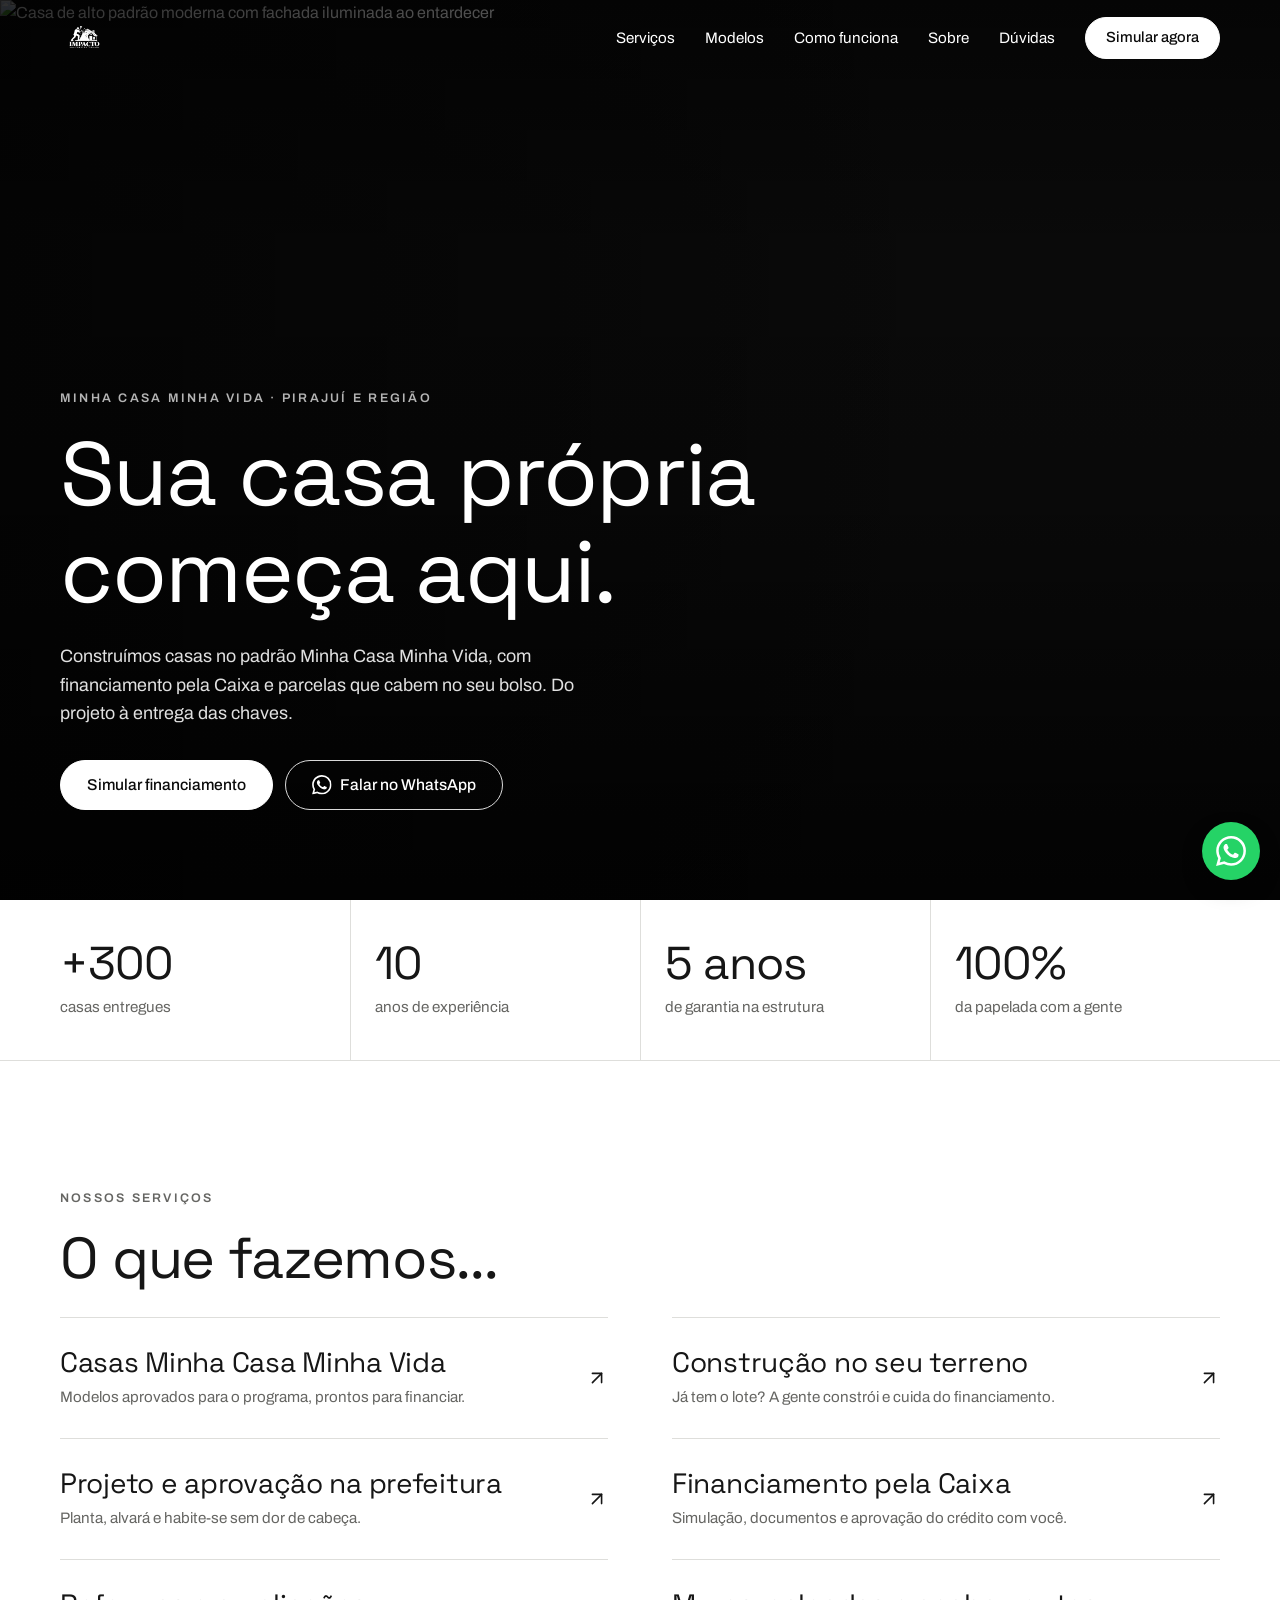
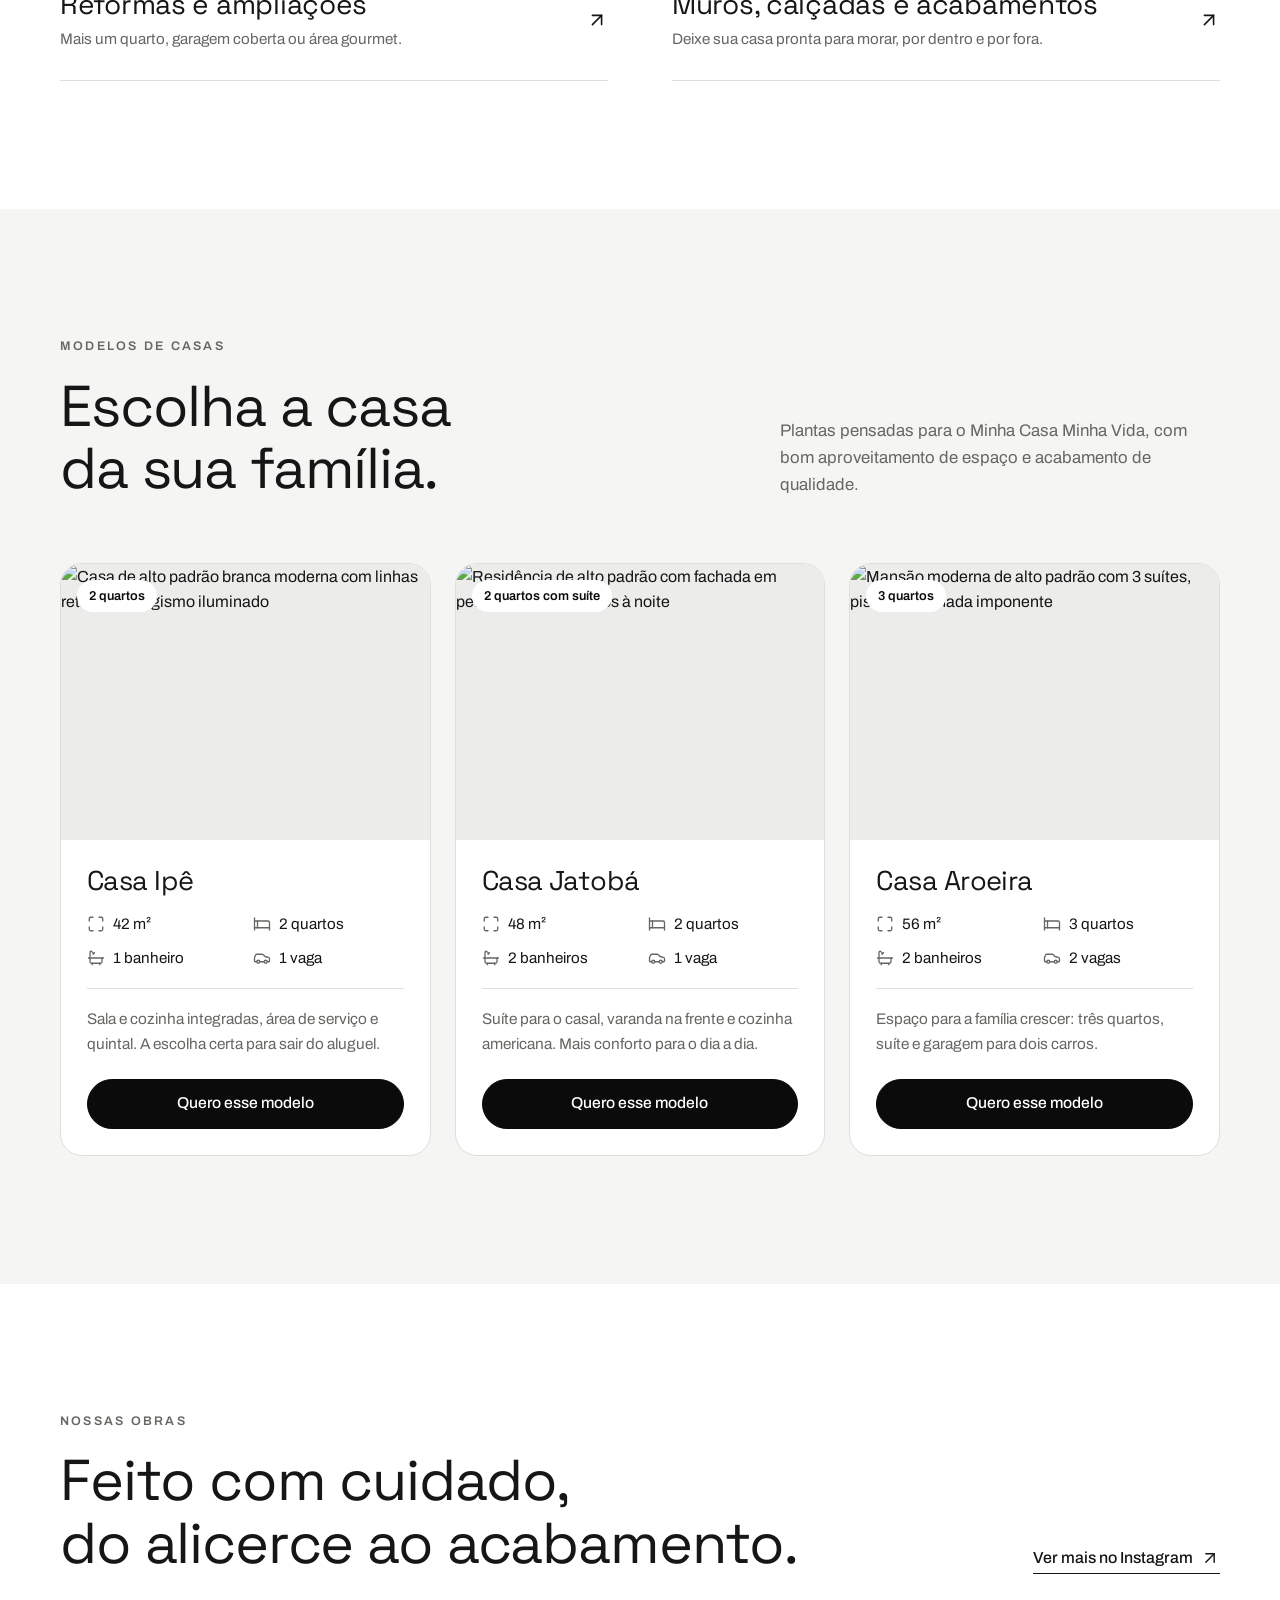
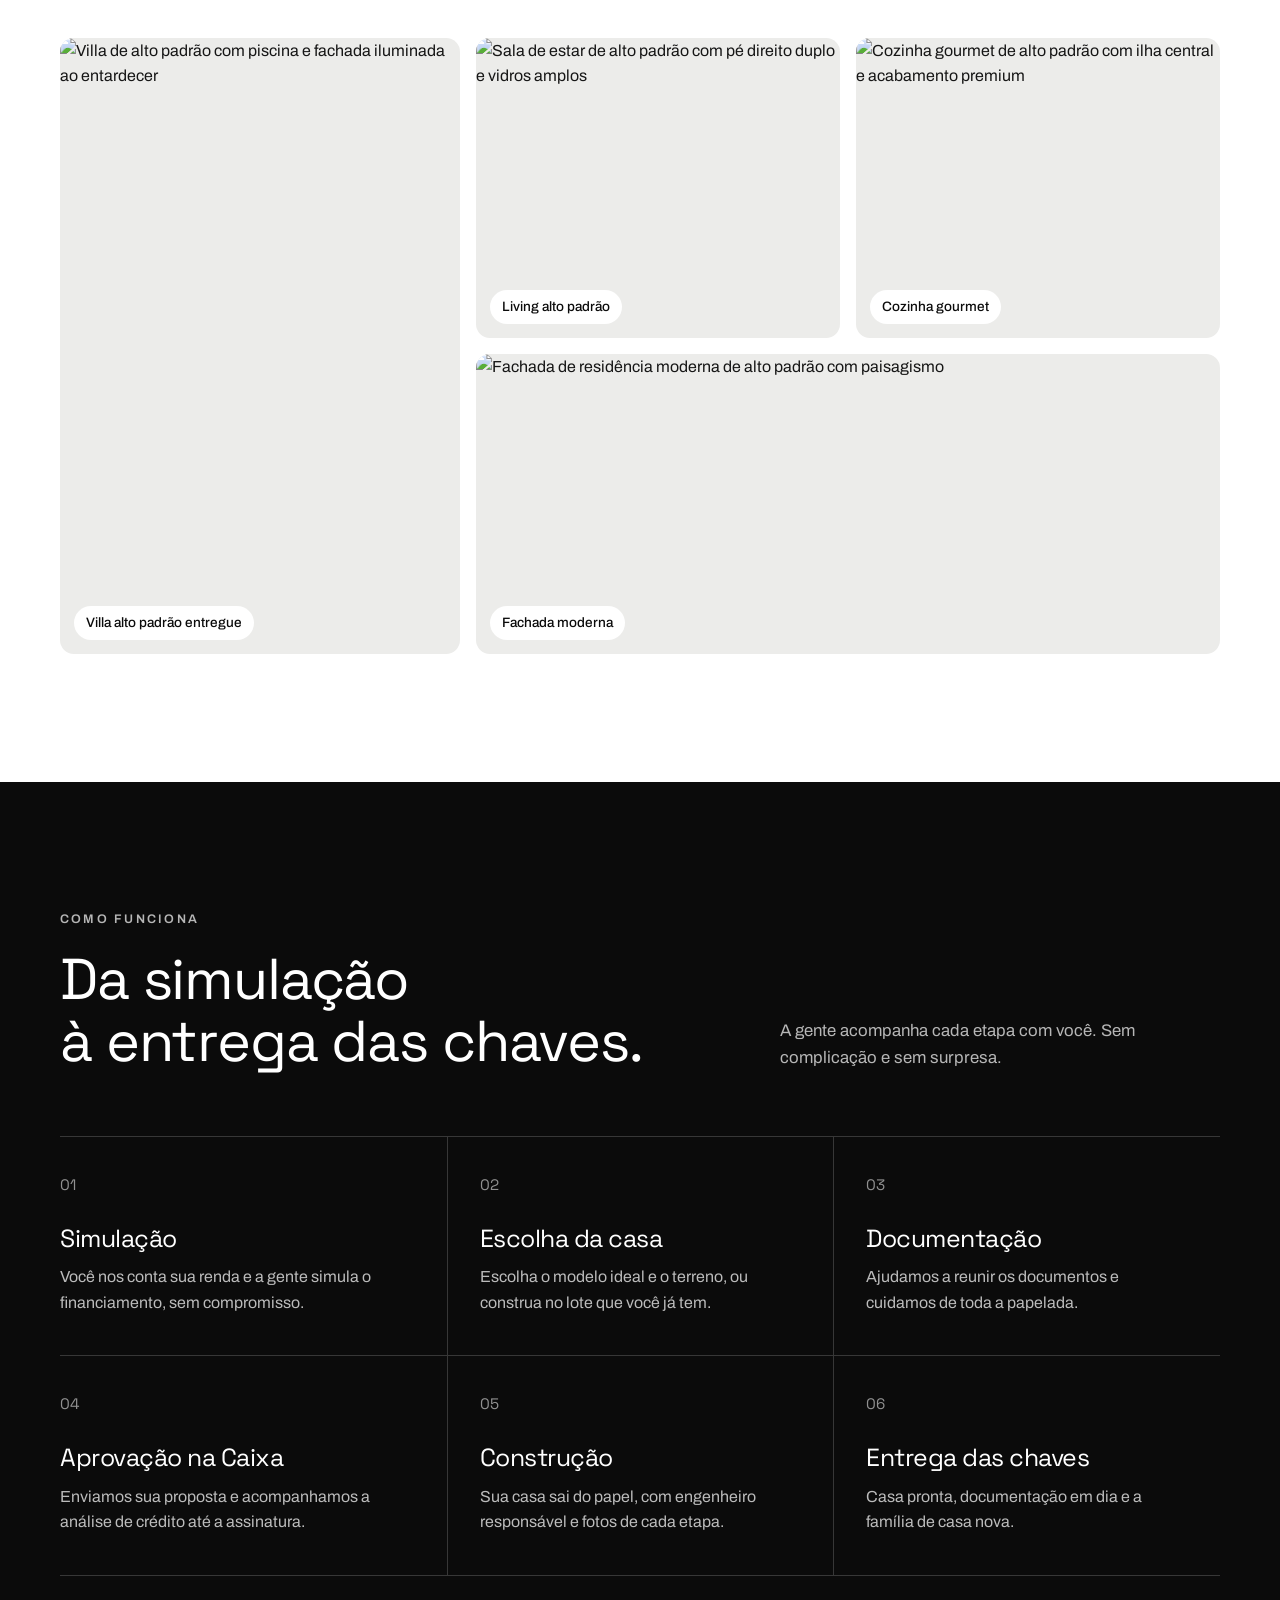
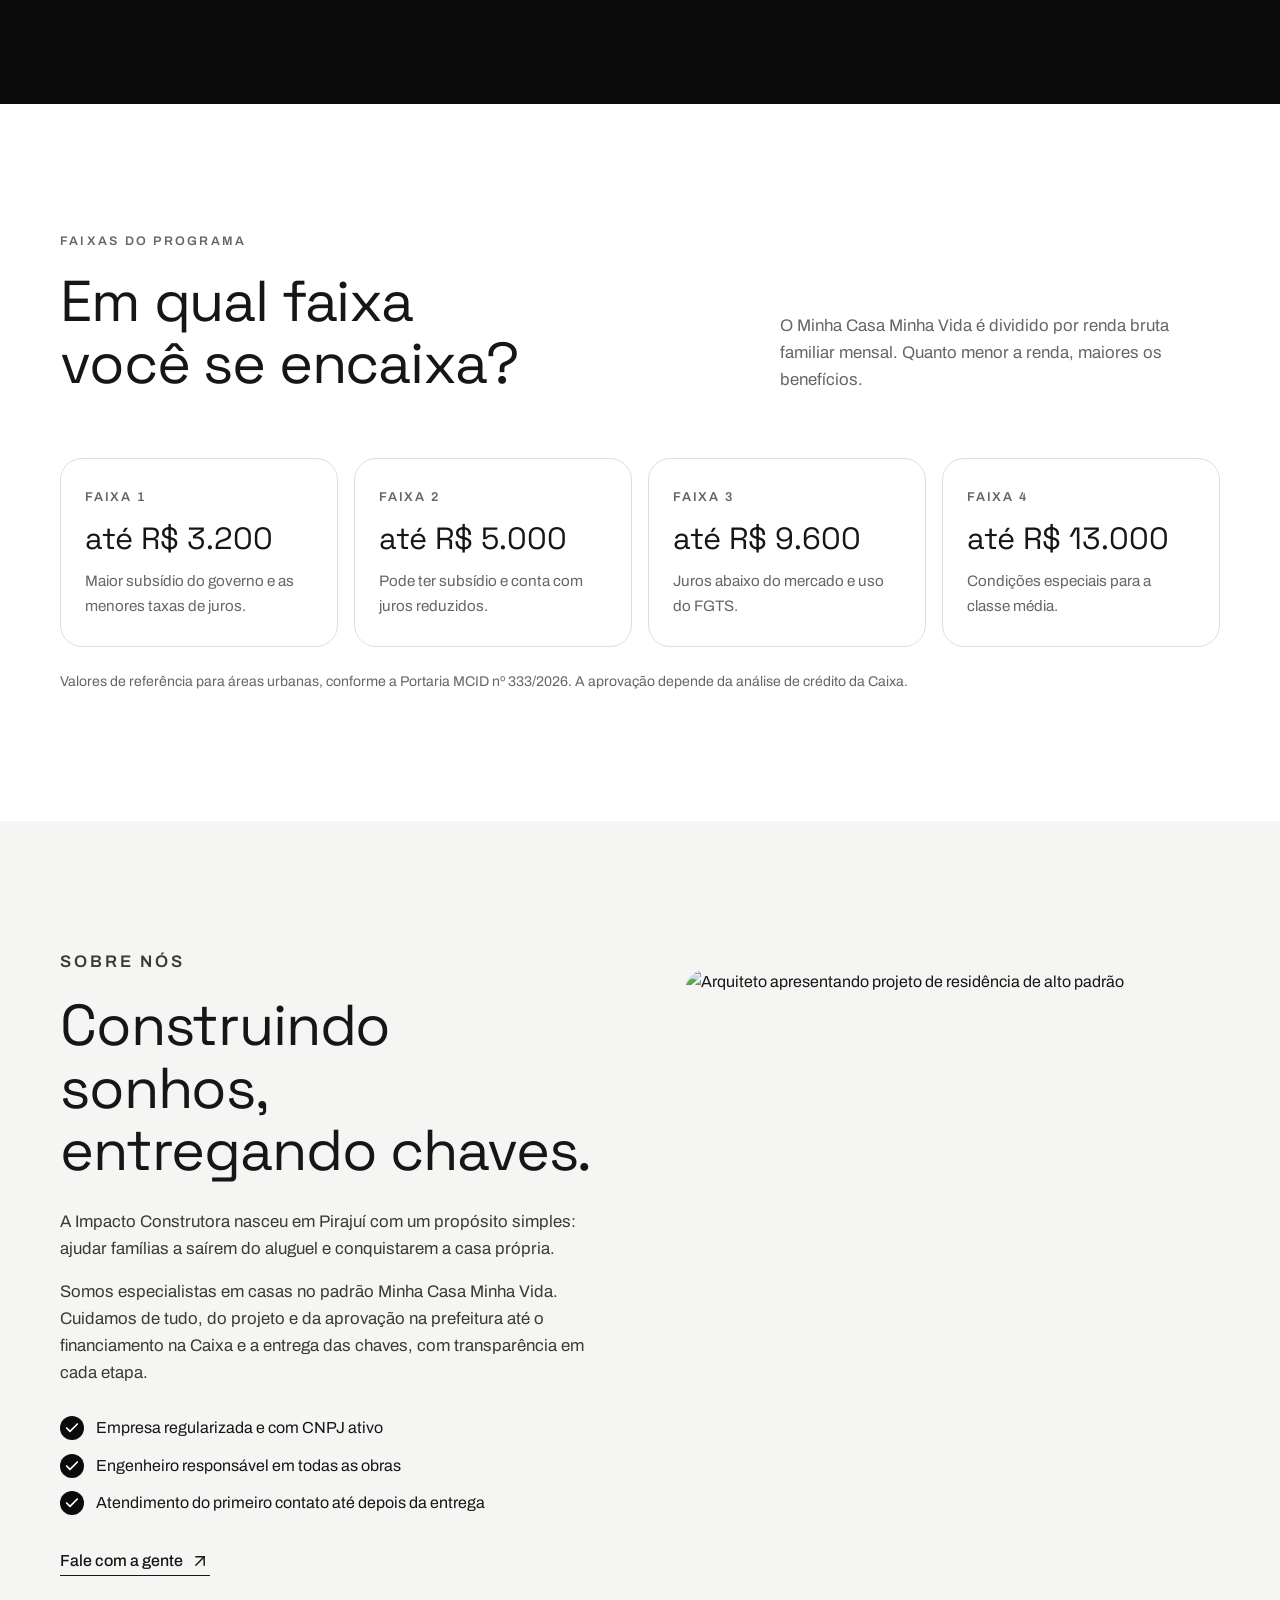
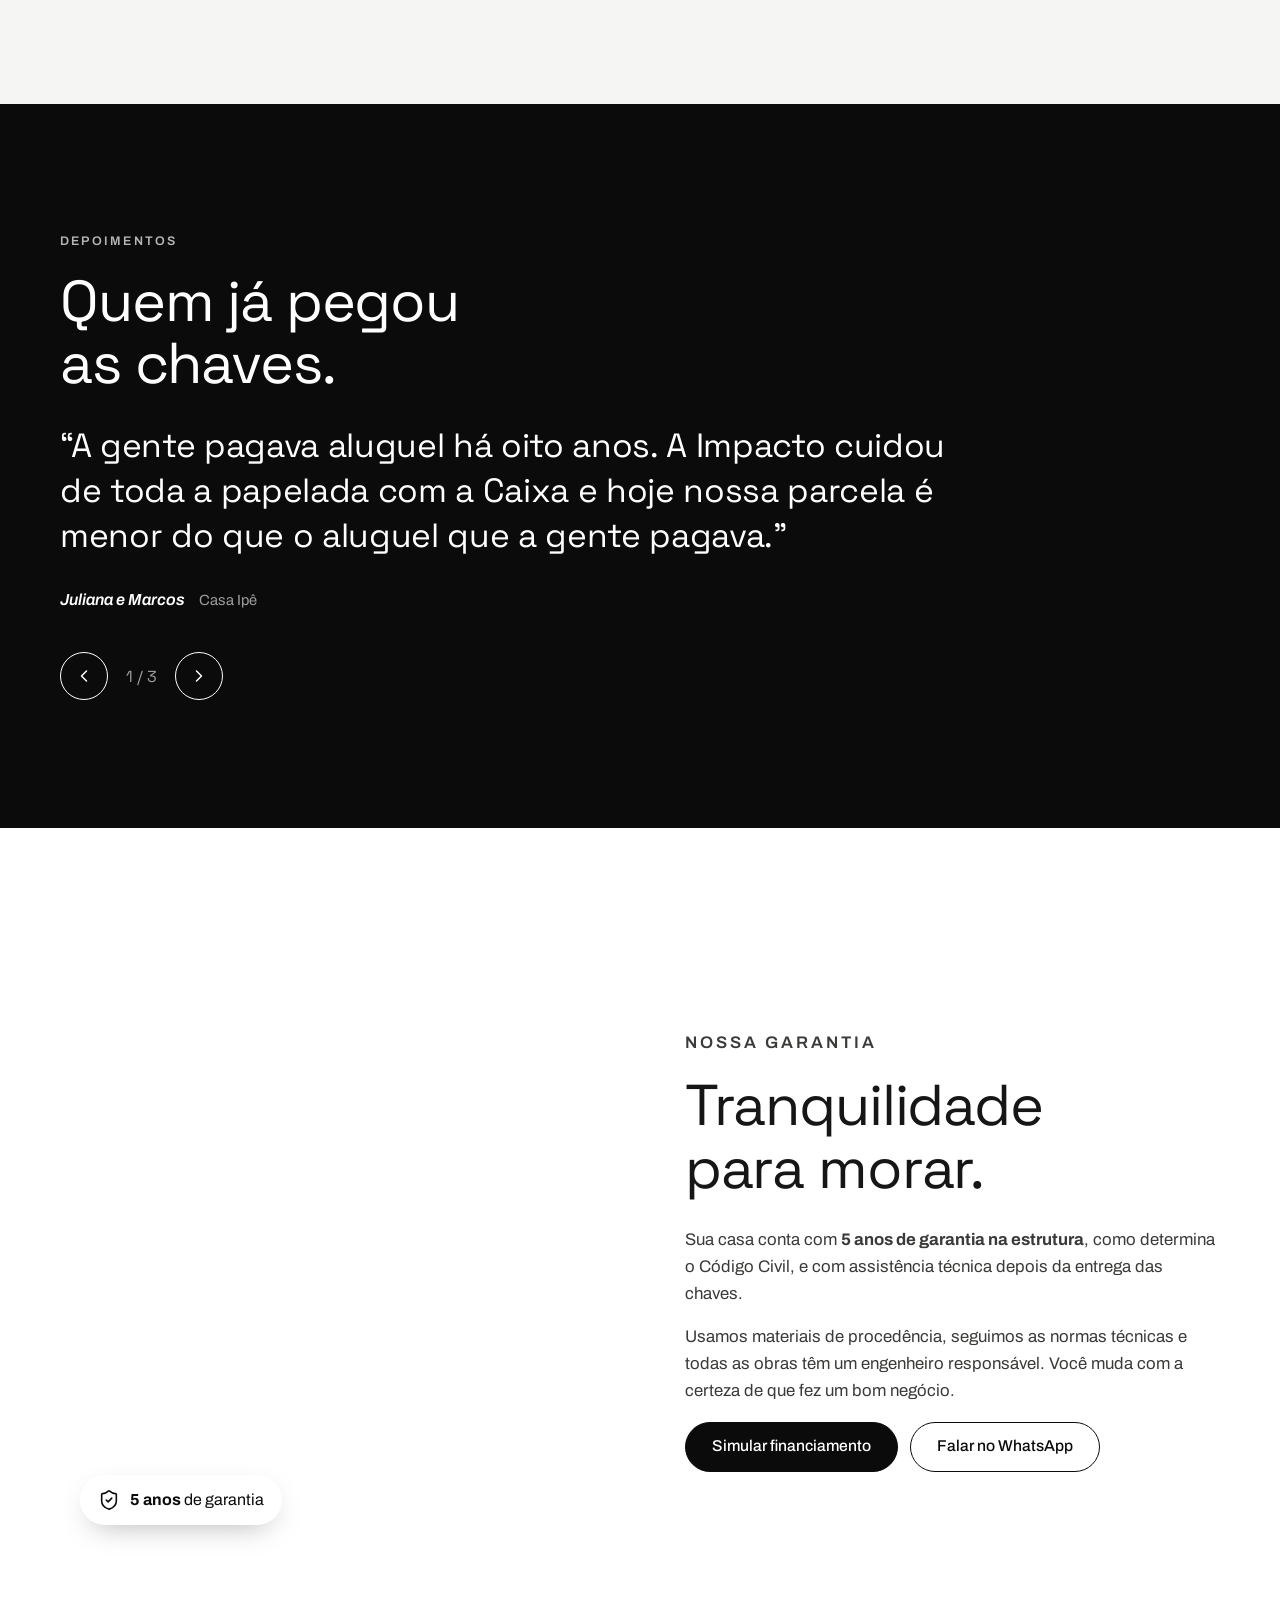
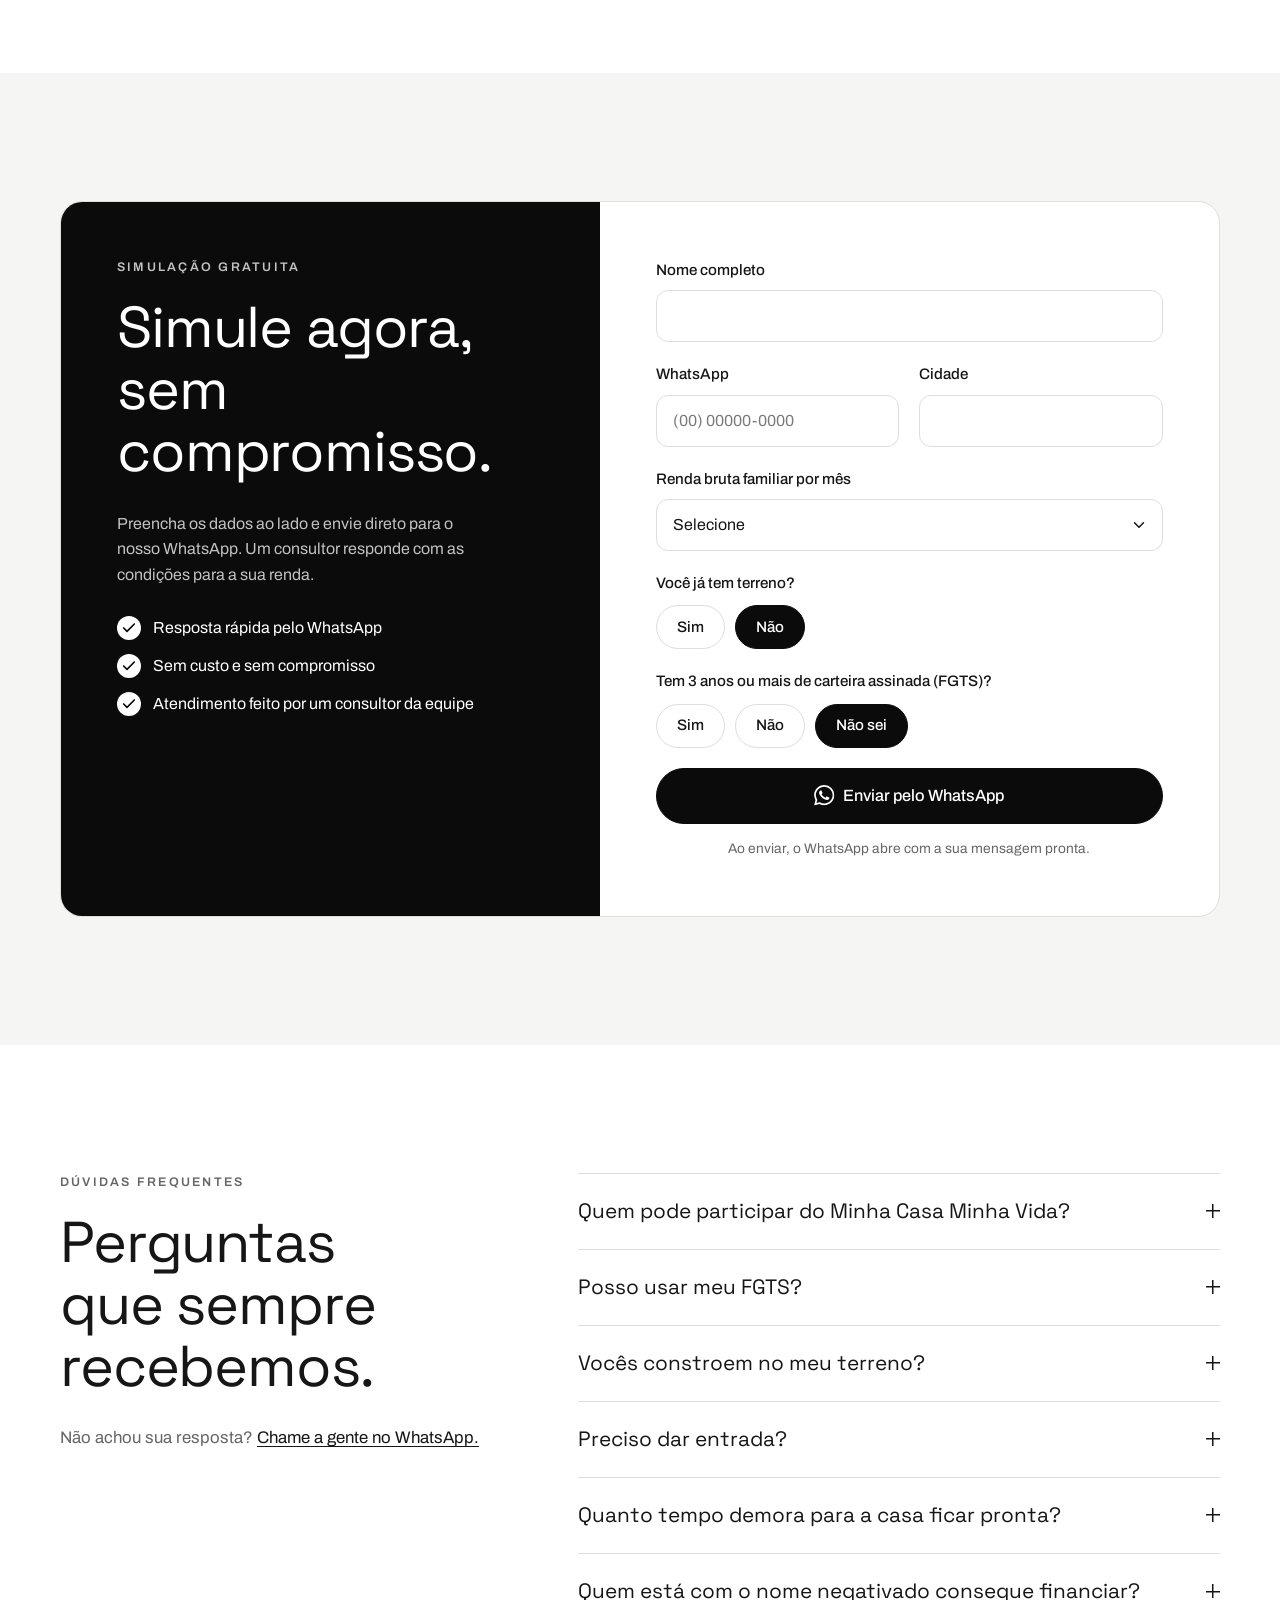
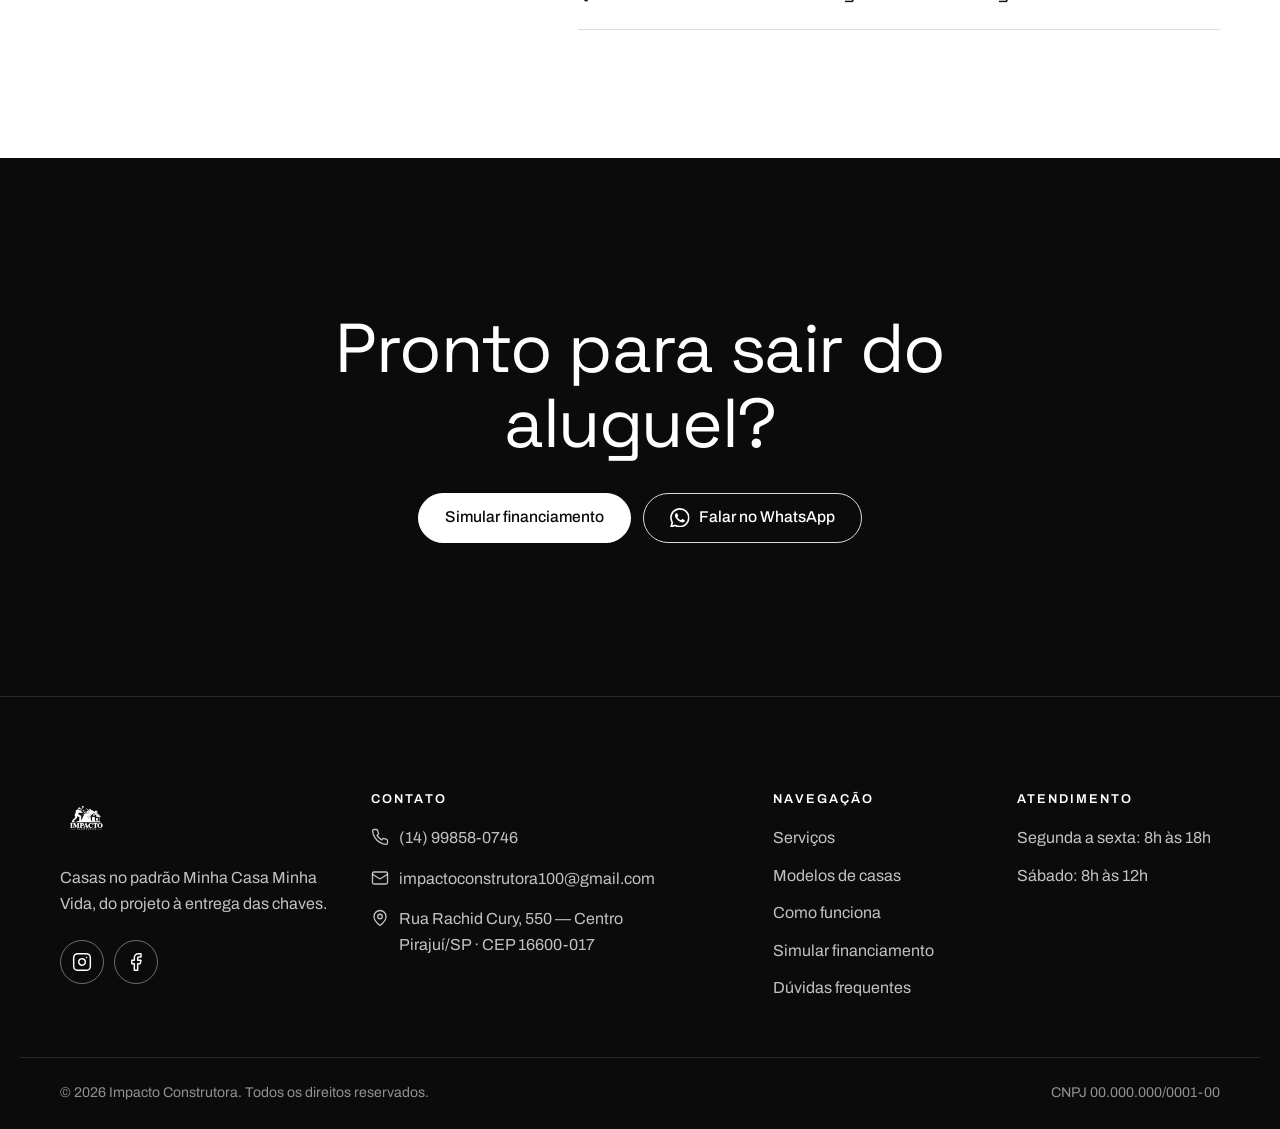
==== index.html @ 2f8ac1ef "feat: logo principal B532FEAC — instalacao com tema claro/escuro - ID B532FEAC-A3E6-44A9-861B-2546D8" ====
<!doctype html>
<html lang="pt-BR">
<head>
  <meta charset="utf-8">
  <meta name="viewport" content="width=device-width, initial-scale=1">
  <title>Impacto Construtora | Casas Minha Casa Minha Vida em Pirajuí/SP</title>
  <meta name="description" content="A Impacto Construtora constrói casas no padrão Minha Casa Minha Vida em Pirajuí e região, com financiamento pela Caixa. Simule agora e saia do aluguel.">
  <meta name="theme-color" content="#0b0b0b">

  <meta property="og:type" content="website">
  <meta property="og:title" content="Impacto Construtora | Casas Minha Casa Minha Vida em Pirajuí/SP">
  <meta property="og:description" content="Sua casa própria começa aqui. Casas no padrão Minha Casa Minha Vida, do projeto à entrega das chaves.">
  <meta property="og:image" content="https://images.unsplash.com/photo-1600585154340-be6161a56a0c?auto=format&fit=crop&w=1200&h=630&q=75">
  <meta property="og:locale" content="pt_BR">

  <link rel="icon" href="favicon.svg" type="image/svg+xml">
  <link rel="icon" href="favicon.png" type="image/png" sizes="64x64">
  <link rel="apple-touch-icon" href="assets/apple-touch-icon.png" sizes="360x360">

  <link rel="preconnect" href="https://fonts.googleapis.com">
  <link rel="preconnect" href="https://fonts.gstatic.com" crossorigin>
  <link rel="preconnect" href="https://images.unsplash.com">
  <!-- Foto do topo ALTO PADRÃO: casa de luxo moderna -->
  <link rel="preload" as="image" fetchpriority="high"
        imagesrcset="https://images.unsplash.com/photo-1600585154340-be6161a56a0c?auto=format&fit=crop&w=640&h=1100&q=70 640w,
                     https://images.unsplash.com/photo-1600585154340-be6161a56a0c?auto=format&fit=crop&w=828&h=1400&q=65 828w,
                     https://images.unsplash.com/photo-1600585154340-be6161a56a0c?auto=format&fit=crop&w=1080&h=1200&q=70 1080w,
                     https://images.unsplash.com/photo-1600585154340-be6161a56a0c?auto=format&fit=crop&w=1920&h=1200&q=70 1920w"
        imagesizes="100vw">
  <link href="https://fonts.googleapis.com/css2?family=Archivo:wght@400;500;600&family=Space+Grotesk:wght@400;600&display=swap" rel="stylesheet">

  <link rel="stylesheet" href="css/style.css?v=3">
  <script>document.documentElement.classList.add('js');</script>

  <!-- Dados da empresa para o Google -->
  <script type="application/ld+json">
  {
    "@context": "https://schema.org",
    "@type": "HomeAndConstructionBusiness",
    "name": "Impacto Construtora",
    "description": "Construção de casas no padrão Minha Casa Minha Vida em Pirajuí e região.",
    "address": {
      "@type": "PostalAddress",
      "streetAddress": "Rua Rachid Cury, 550",
      "addressLocality": "Pirajuí",
      "addressRegion": "SP",
      "postalCode": "16600-017",
      "addressCountry": "BR"
    },
    "telephone": "+55 14 99858-0746",
    "email": "impactoconstrutora100@gmail.com",
    "areaServed": "Pirajuí e região",
    "openingHours": ["Mo-Fr 08:00-18:00", "Sa 08:00-12:00"]
  }
  </script>
</head>
<body>

  <!-- Ícones (SVG sprite) -->
  <svg width="0" height="0" style="position:absolute" aria-hidden="true">
    <defs>
      <symbol id="i-arrow" viewBox="0 0 24 24"><path d="M7 7h10v10"/><path d="M7 17 17 7"/></symbol>
      <symbol id="i-check" viewBox="0 0 24 24"><path d="M20 6 9 17l-5-5"/></symbol>
      <symbol id="i-left" viewBox="0 0 24 24"><path d="m15 18-6-6 6-6"/></symbol>
      <symbol id="i-right" viewBox="0 0 24 24"><path d="m9 18 6-6-6-6"/></symbol>
      <symbol id="i-menu" viewBox="0 0 24 24"><path d="M4 7h16"/><path d="M4 12h16"/><path d="M4 17h16"/></symbol>
      <symbol id="i-close" viewBox="0 0 24 24"><path d="M18 6 6 18"/><path d="m6 6 12 12"/></symbol>
      <symbol id="i-pause" viewBox="0 0 24 24"><rect x="14" y="4" width="4" height="16" rx="1"/><rect x="6" y="4" width="4" height="16" rx="1"/></symbol>
      <symbol id="i-play" viewBox="0 0 24 24"><path d="M6 3l14 9-14 9z"/></symbol>
      <symbol id="i-bed" viewBox="0 0 24 24"><path d="M2 4v16"/><path d="M2 8h18a2 2 0 0 1 2 2v10"/><path d="M2 17h20"/><path d="M6 8v9"/></symbol>
      <symbol id="i-bath" viewBox="0 0 24 24"><path d="M9 6 6.5 3.5a1.5 1.5 0 0 0-1-.5C4.68 3 4 3.68 4 4.5V17a2 2 0 0 0 2 2h12a2 2 0 0 0 2-2v-5"/><path d="M10 5 8 7"/><path d="M2 12h20"/><path d="M7 19v2"/><path d="M17 19v2"/></symbol>
      <symbol id="i-area" viewBox="0 0 24 24"><path d="M8 3H5a2 2 0 0 0-2 2v3"/><path d="M21 8V5a2 2 0 0 0-2-2h-3"/><path d="M3 16v3a2 2 0 0 0 2 2h3"/><path d="M16 21h3a2 2 0 0 0 2-2v-3"/></symbol>
      <symbol id="i-car" viewBox="0 0 24 24"><path d="M19 17h2c.6 0 1-.4 1-1v-3c0-.9-.7-1.7-1.5-1.9C18.7 10.6 16 10 16 10s-1.3-1.4-2.2-2.3c-.5-.4-1.1-.7-1.8-.7H5c-.6 0-1.1.4-1.4.9l-1.4 2.9A3.7 3.7 0 0 0 2 12v4c0 .6.4 1 1 1h2"/><circle cx="7" cy="17" r="2"/><path d="M9 17h6"/><circle cx="17" cy="17" r="2"/></symbol>
      <symbol id="i-phone" viewBox="0 0 24 24"><path d="M22 16.92v3a2 2 0 0 1-2.18 2 19.79 19.79 0 0 1-8.63-3.07 19.5 19.5 0 0 1-6-6 19.79 19.79 0 0 1-3.07-8.67A2 2 0 0 1 4.11 2h3a2 2 0 0 1 2 1.72 12.84 12.84 0 0 0 .7 2.81 2 2 0 0 1-.45 2.11L8.09 9.91a16 16 0 0 0 6 6l1.27-1.27a2 2 0 0 1 2.11-.45 12.84 12.84 0 0 0 2.81.7A2 2 0 0 1 22 16.92z"/></symbol>
      <symbol id="i-mail" viewBox="0 0 24 24"><rect x="2" y="4" width="20" height="16" rx="2"/><path d="m22 7-8.97 5.7a1.94 1.94 0 0 1-2.06 0L2 7"/></symbol>
      <symbol id="i-pin" viewBox="0 0 24 24"><path d="M20 10c0 6-8 12-8 12s-8-6-8-12a8 8 0 0 1 16 0Z"/><circle cx="12" cy="10" r="3"/></symbol>
      <symbol id="i-shield" viewBox="0 0 24 24"><path d="M20 13c0 5-3.5 7.5-7.66 8.95a1 1 0 0 1-.67-.01C7.5 20.5 4 18 4 13V6a1 1 0 0 1 1-1c2 0 4.5-1.2 6.24-2.72a1.17 1.17 0 0 1 1.52 0C14.51 3.81 17 5 19 5a1 1 0 0 1 1 1z"/><path d="m9 12 2 2 4-4"/></symbol>
      <symbol id="i-instagram" viewBox="0 0 24 24"><rect x="2" y="2" width="20" height="20" rx="5"/><path d="M16 11.37A4 4 0 1 1 12.63 8 4 4 0 0 1 16 11.37z"/><path d="M17.5 6.5h.01"/></symbol>
      <symbol id="i-facebook" viewBox="0 0 24 24"><path d="M18 2h-3a5 5 0 0 0-5 5v3H7v4h3v8h4v-8h3l1-4h-4V7a1 1 0 0 1 1-1h3z"/></symbol>
      <symbol id="i-whatsapp" viewBox="0 0 24 24"><path class="fill" d="M17.472 14.382c-.297-.149-1.758-.867-2.03-.967-.273-.099-.471-.148-.67.15-.197.297-.767.966-.94 1.164-.173.199-.347.223-.644.075-.297-.15-1.255-.463-2.39-1.475-.883-.788-1.48-1.761-1.653-2.059-.173-.297-.018-.458.13-.606.134-.133.298-.347.446-.52.149-.174.198-.298.298-.497.099-.198.05-.371-.025-.52-.075-.149-.669-1.612-.916-2.207-.242-.579-.487-.5-.669-.51-.173-.008-.371-.01-.57-.01-.198 0-.52.074-.792.372-.272.297-1.04 1.016-1.04 2.479 0 1.462 1.065 2.875 1.213 3.074.149.198 2.096 3.2 5.077 4.487.709.306 1.262.489 1.694.625.712.227 1.36.195 1.871.118.571-.085 1.758-.719 2.006-1.413.248-.694.248-1.289.173-1.413-.074-.124-.272-.198-.57-.347m-5.421 7.403h-.004a9.87 9.87 0 0 1-5.031-1.378l-.361-.214-3.741.982.998-3.648-.235-.374a9.86 9.86 0 0 1-1.51-5.26c.001-5.45 4.436-9.884 9.888-9.884 2.64 0 5.122 1.03 6.988 2.898a9.825 9.825 0 0 1 2.893 6.994c-.003 5.45-4.437 9.884-9.885 9.884m8.413-18.297A11.815 11.815 0 0 0 12.05 0C5.495 0 .16 5.335.157 11.892c0 2.096.547 4.142 1.588 5.945L.057 24l6.305-1.654a11.882 11.882 0 0 0 5.683 1.448h.005c6.554 0 11.89-5.335 11.893-11.893a11.821 11.821 0 0 0-3.48-8.413Z"/></symbol>
      <symbol id="i-logo" viewBox="0 0 40 40"><rect x="2" y="2" width="36" height="36" rx="6" fill="none" stroke="#c8a86a" stroke-width="1.1"/><path d="M8 20 20 10l12 10"/><path d="M12 18v12h16V18"/><path d="M18 30v-7h4v7" fill="none" stroke="currentColor" stroke-width="2.3" stroke-linejoin="round" stroke-linecap="round"/><circle cx="20" cy="13.5" r="1.1" fill="#c8a86a"/></symbol>
    </defs>
  </svg>

  <a class="skip-link" href="#conteudo">Pular para o conteúdo</a>

  <!-- ===================== CABEÇALHO ===================== -->
  <header class="header" data-header>
    <div class="container header__inner">
      <a href="#inicio" class="logo" aria-label="Impacto Construtora — início">
        <img class="logo__img logo__img--header logo__img--dark" src="assets/logo-principal-360-transp.png" alt="Impacto Construtora" width="48" height="48" decoding="async" fetchpriority="high">
        <img class="logo__img logo__img--header logo__img--light" src="assets/logo-principal-360-white.png" alt="" aria-hidden="true" width="48" height="48" decoding="async" fetchpriority="high">
      </a>

      <nav class="nav" id="menu" aria-label="Menu principal" data-nav>
        <ul class="nav__list">
          <li><a href="#servicos" class="nav__link">Serviços</a></li>
          <li><a href="#modelos" class="nav__link">Modelos</a></li>
          <li><a href="#como-funciona" class="nav__link">Como funciona</a></li>
          <li><a href="#sobre" class="nav__link">Sobre</a></li>
          <li><a href="#duvidas" class="nav__link">Dúvidas</a></li>
          <li class="nav__cta"><a href="#simular" class="btn btn--small">Simular agora</a></li>
        </ul>
      </nav>

      <button class="menu-toggle" type="button" aria-controls="menu" aria-expanded="false" aria-label="Abrir menu" data-menu-toggle>
        <svg class="icon" aria-hidden="true"><use href="#i-menu"/></svg>
      </button>
    </div>
  </header>

  <main id="conteudo">

    <!-- ===================== TOPO COM VÍDEO ===================== -->
    <section class="hero" id="inicio">
      <!-- Foto ALTO PADRÃO — casa de luxo moderna (troca o vídeo enquanto carrega) -->
      <img class="hero__poster"
           src="https://images.unsplash.com/photo-1600585154340-be6161a56a0c?auto=format&fit=crop&w=1920&h=1200&q=70"
           srcset="https://images.unsplash.com/photo-1600585154340-be6161a56a0c?auto=format&fit=crop&w=640&h=1100&q=70 640w,
                     https://images.unsplash.com/photo-1600585154340-be6161a56a0c?auto=format&fit=crop&w=828&h=1400&q=65 828w,
                   https://images.unsplash.com/photo-1600585154340-be6161a56a0c?auto=format&fit=crop&w=1080&h=1200&q=70 1080w,
                   https://images.unsplash.com/photo-1600585154340-be6161a56a0c?auto=format&fit=crop&w=1920&h=1200&q=70 1920w"
           sizes="100vw" alt="Casa de alto padrão moderna com fachada iluminada ao entardecer" width="1920" height="1200" fetchpriority="high" decoding="async">
      <!--
        VÍDEO PRINCIPAL: coloque seu vídeo em assets/video/hero.mp4
        (MP4, 1920x1080, 10 a 20 segundos, sem som, até ~10 MB).
        Ele só começa a baixar depois que o resto da página carregou,
        e não é baixado em conexões lentas ou com economia de dados.
      -->
      <video class="hero__video" muted loop playsinline preload="none" aria-hidden="true"
             data-hero-video data-src="assets/video/hero.mp4"></video>
      <div class="hero__overlay" aria-hidden="true"></div>

      <div class="container hero__content">
        <p class="eyebrow eyebrow--light">Minha Casa Minha Vida · Pirajuí e região</p>
        <h1 class="hero__title">Sua casa própria<br>começa aqui.</h1>
        <p class="hero__text">Construímos casas no padrão Minha Casa Minha Vida, com financiamento pela Caixa e parcelas que cabem no seu bolso. Do projeto à entrega das chaves.</p>
        <div class="hero__actions">
          <a href="#simular" class="btn btn--light">Simular financiamento</a>
          <a href="#contato" class="btn btn--outline-light" data-wa="Olá! Vim pelo site e quero saber mais sobre as casas da Impacto Construtora.">
            <svg class="icon icon--fill" aria-hidden="true"><use href="#i-whatsapp"/></svg>
            Falar no WhatsApp
          </a>
        </div>
      </div>

      <button class="hero__toggle" type="button" aria-label="Pausar vídeo" data-video-toggle hidden>
        <svg class="icon icon--fill" aria-hidden="true"><use href="#i-pause"/></svg>
      </button>
    </section>

    <!-- ===================== NÚMEROS ===================== -->
    <!-- Troque pelos números reais da empresa -->
    <section class="stats" aria-label="Impacto Construtora em números">
      <div class="container stats__grid">
        <div class="stat reveal">
          <strong class="stat__number">+300</strong>
          <span class="stat__label">casas entregues</span>
        </div>
        <div class="stat reveal">
          <strong class="stat__number">10</strong>
          <span class="stat__label">anos de experiência</span>
        </div>
        <div class="stat reveal">
          <strong class="stat__number">5 anos</strong>
          <span class="stat__label">de garantia na estrutura</span>
        </div>
        <div class="stat reveal">
          <strong class="stat__number">100%</strong>
          <span class="stat__label">da papelada com a gente</span>
        </div>
      </div>
    </section>

    <!-- ===================== SERVIÇOS ===================== -->
    <section class="section" id="servicos">
      <div class="container">
        <p class="eyebrow">Nossos serviços</p>
        <h2 class="section__title">O que fazemos...</h2>

        <ul class="services">
          <li class="reveal">
            <a href="#modelos" class="service">
              <span>
                <span class="service__name">Casas Minha Casa Minha Vida</span>
                <span class="service__desc">Modelos aprovados para o programa, prontos para financiar.</span>
              </span>
              <svg class="icon" aria-hidden="true"><use href="#i-arrow"/></svg>
            </a>
          </li>
          <li class="reveal">
            <a href="#contato" class="service" data-wa="Olá! Tenho um terreno e quero construir minha casa com a Impacto Construtora.">
              <span>
                <span class="service__name">Construção no seu terreno</span>
                <span class="service__desc">Já tem o lote? A gente constrói e cuida do financiamento.</span>
              </span>
              <svg class="icon" aria-hidden="true"><use href="#i-arrow"/></svg>
            </a>
          </li>
          <li class="reveal">
            <a href="#como-funciona" class="service">
              <span>
                <span class="service__name">Projeto e aprovação na prefeitura</span>
                <span class="service__desc">Planta, alvará e habite-se sem dor de cabeça.</span>
              </span>
              <svg class="icon" aria-hidden="true"><use href="#i-arrow"/></svg>
            </a>
          </li>
          <li class="reveal">
            <a href="#simular" class="service">
              <span>
                <span class="service__name">Financiamento pela Caixa</span>
                <span class="service__desc">Simulação, documentos e aprovação do crédito com você.</span>
              </span>
              <svg class="icon" aria-hidden="true"><use href="#i-arrow"/></svg>
            </a>
          </li>
          <li class="reveal">
            <a href="#contato" class="service" data-wa="Olá! Quero um orçamento de reforma ou ampliação.">
              <span>
                <span class="service__name">Reformas e ampliações</span>
                <span class="service__desc">Mais um quarto, garagem coberta ou área gourmet.</span>
              </span>
              <svg class="icon" aria-hidden="true"><use href="#i-arrow"/></svg>
            </a>
          </li>
          <li class="reveal">
            <a href="#contato" class="service" data-wa="Olá! Quero um orçamento de muro, calçada ou acabamento.">
              <span>
                <span class="service__name">Muros, calçadas e acabamentos</span>
                <span class="service__desc">Deixe sua casa pronta para morar, por dentro e por fora.</span>
              </span>
              <svg class="icon" aria-hidden="true"><use href="#i-arrow"/></svg>
            </a>
          </li>
        </ul>
      </div>
    </section>

    <!-- ===================== MODELOS DE CASAS ===================== -->
    <section class="section section--muted" id="modelos">
      <div class="container">
        <div class="section__head">
          <div>
            <p class="eyebrow">Modelos de casas</p>
            <h2 class="section__title">Escolha a casa<br>da sua família.</h2>
          </div>
          <p class="section__lead">Plantas pensadas para o Minha Casa Minha Vida, com bom aproveitamento de espaço e acabamento de qualidade.</p>
        </div>

        <div class="models">
          <!-- Modelo 1 — ALTO PADRÃO -->
          <article class="model reveal">
            <div class="model__media">
              <img src="https://images.unsplash.com/photo-1600607687939-ce8a6c25118c?auto=format&fit=crop&w=800&h=600&q=75"
                   srcset="https://images.unsplash.com/photo-1600607687939-ce8a6c25118c?auto=format&fit=crop&w=480&h=360&q=75 480w,
                           https://images.unsplash.com/photo-1600607687939-ce8a6c25118c?auto=format&fit=crop&w=800&h=600&q=75 800w"
                   sizes="(min-width: 1024px) 380px, (min-width: 700px) 50vw, 100vw"
                   alt="Casa de alto padrão branca moderna com linhas retas e paisagismo iluminado"
                   width="800" height="600" loading="lazy" decoding="async">
              <span class="model__tag">2 quartos</span>
            </div>
            <div class="model__body">
              <h3 class="model__name">Casa Ipê</h3>
              <ul class="model__specs">
                <li><svg class="icon" aria-hidden="true"><use href="#i-area"/></svg>42 m²</li>
                <li><svg class="icon" aria-hidden="true"><use href="#i-bed"/></svg>2 quartos</li>
                <li><svg class="icon" aria-hidden="true"><use href="#i-bath"/></svg>1 banheiro</li>
                <li><svg class="icon" aria-hidden="true"><use href="#i-car"/></svg>1 vaga</li>
              </ul>
              <p class="model__text">Sala e cozinha integradas, área de serviço e quintal. A escolha certa para sair do aluguel.</p>
              <a href="#contato" class="btn btn--block" data-wa="Olá! Tenho interesse no modelo Casa Ipê (2 quartos, 42 m²).">Quero esse modelo</a>
            </div>
          </article>

          <!-- Modelo 2 — ALTO PADRÃO -->
          <article class="model reveal">
            <div class="model__media">
              <img src="https://images.unsplash.com/photo-1600596542815-ffad4c1539a9?auto=format&fit=crop&w=800&h=600&q=75"
                   srcset="https://images.unsplash.com/photo-1600596542815-ffad4c1539a9?auto=format&fit=crop&w=480&h=360&q=75 480w,
                           https://images.unsplash.com/photo-1600596542815-ffad4c1539a9?auto=format&fit=crop&w=800&h=600&q=75 800w"
                   sizes="(min-width: 1024px) 380px, (min-width: 700px) 50vw, 100vw"
                   alt="Residência de alto padrão com fachada em pedras e vidros amplos à noite"
                   width="800" height="600" loading="lazy" decoding="async">
              <span class="model__tag">2 quartos com suíte</span>
            </div>
            <div class="model__body">
              <h3 class="model__name">Casa Jatobá</h3>
              <ul class="model__specs">
                <li><svg class="icon" aria-hidden="true"><use href="#i-area"/></svg>48 m²</li>
                <li><svg class="icon" aria-hidden="true"><use href="#i-bed"/></svg>2 quartos</li>
                <li><svg class="icon" aria-hidden="true"><use href="#i-bath"/></svg>2 banheiros</li>
                <li><svg class="icon" aria-hidden="true"><use href="#i-car"/></svg>1 vaga</li>
              </ul>
              <p class="model__text">Suíte para o casal, varanda na frente e cozinha americana. Mais conforto para o dia a dia.</p>
              <a href="#contato" class="btn btn--block" data-wa="Olá! Tenho interesse no modelo Casa Jatobá (2 quartos com suíte, 48 m²).">Quero esse modelo</a>
            </div>
          </article>

          <!-- Modelo 3 — ALTO PADRÃO -->
          <article class="model reveal">
            <div class="model__media">
              <img src="https://images.unsplash.com/photo-1600047509807-ba8f99d2cdde?auto=format&fit=crop&w=800&h=600&q=75"
                   srcset="https://images.unsplash.com/photo-1600047509807-ba8f99d2cdde?auto=format&fit=crop&w=480&h=360&q=75 480w,
                           https://images.unsplash.com/photo-1600047509807-ba8f99d2cdde?auto=format&fit=crop&w=800&h=600&q=75 800w"
                   sizes="(min-width: 1024px) 380px, (min-width: 700px) 50vw, 100vw"
                   alt="Mansão moderna de alto padrão com 3 suítes, piscina e fachada imponente"
                   width="800" height="600" loading="lazy" decoding="async">
              <span class="model__tag">3 quartos</span>
            </div>
            <div class="model__body">
              <h3 class="model__name">Casa Aroeira</h3>
              <ul class="model__specs">
                <li><svg class="icon" aria-hidden="true"><use href="#i-area"/></svg>56 m²</li>
                <li><svg class="icon" aria-hidden="true"><use href="#i-bed"/></svg>3 quartos</li>
                <li><svg class="icon" aria-hidden="true"><use href="#i-bath"/></svg>2 banheiros</li>
                <li><svg class="icon" aria-hidden="true"><use href="#i-car"/></svg>2 vagas</li>
              </ul>
              <p class="model__text">Espaço para a família crescer: três quartos, suíte e garagem para dois carros.</p>
              <a href="#contato" class="btn btn--block" data-wa="Olá! Tenho interesse no modelo Casa Aroeira (3 quartos, 56 m²).">Quero esse modelo</a>
            </div>
          </article>
        </div>
      </div>
    </section>

    <!-- ===================== OBRAS ===================== -->
    <!-- Troque estas fotos pelas fotos das suas obras -->
    <section class="section" id="obras">
      <div class="container">
        <div class="section__head">
          <div>
            <p class="eyebrow">Nossas obras</p>
            <h2 class="section__title">Feito com cuidado,<br>do alicerce ao acabamento.</h2>
          </div>
          <a href="#contato" class="link-arrow" data-instagram>Ver mais no Instagram
            <svg class="icon" aria-hidden="true"><use href="#i-arrow"/></svg>
          </a>
        </div>

        <div class="gallery">
          <figure class="gallery__item gallery__item--tall reveal">
            <img src="https://images.unsplash.com/photo-1613977257363-707ba9348227?auto=format&fit=crop&w=900&h=1100&q=75"
                 srcset="https://images.unsplash.com/photo-1613977257363-707ba9348227?auto=format&fit=crop&w=520&h=640&q=75 520w, https://images.unsplash.com/photo-1613977257363-707ba9348227?auto=format&fit=crop&w=900&h=1100&q=75 900w"
                 sizes="(min-width: 861px) 420px, (min-width: 521px) 50vw, 100vw"
                 alt="Villa de alto padrão com piscina e fachada iluminada ao entardecer" width="900" height="1100" loading="lazy" decoding="async">
            <figcaption>Villa alto padrão entregue</figcaption>
          </figure>
          <figure class="gallery__item reveal">
            <img src="https://images.unsplash.com/photo-1600210492486-724fe5c67fb0?auto=format&fit=crop&w=900&h=640&q=75"
                 srcset="https://images.unsplash.com/photo-1600210492486-724fe5c67fb0?auto=format&fit=crop&w=520&h=370&q=75 520w, https://images.unsplash.com/photo-1600210492486-724fe5c67fb0?auto=format&fit=crop&w=900&h=640&q=75 900w"
                 sizes="(min-width: 861px) 380px, (min-width: 521px) 50vw, 100vw"
                 alt="Sala de estar de alto padrão com pé direito duplo e vidros amplos" width="900" height="640" loading="lazy" decoding="async">
            <figcaption>Living alto padrão</figcaption>
          </figure>
          <figure class="gallery__item reveal">
            <img src="https://images.unsplash.com/photo-1600566753086-00f18fb6b3ea?auto=format&fit=crop&w=900&h=640&q=75"
                 srcset="https://images.unsplash.com/photo-1600566753086-00f18fb6b3ea?auto=format&fit=crop&w=520&h=370&q=75 520w, https://images.unsplash.com/photo-1600566753086-00f18fb6b3ea?auto=format&fit=crop&w=900&h=640&q=75 900w"
                 sizes="(min-width: 861px) 380px, (min-width: 521px) 50vw, 100vw"
                 alt="Cozinha gourmet de alto padrão com ilha central e acabamento premium" width="900" height="640" loading="lazy" decoding="async">
            <figcaption>Cozinha gourmet</figcaption>
          </figure>
          <figure class="gallery__item gallery__item--wide reveal">
            <img src="https://images.unsplash.com/photo-1600585154340-be6161a56a0c?auto=format&fit=crop&w=1400&h=700&q=75"
                 srcset="https://images.unsplash.com/photo-1600585154340-be6161a56a0c?auto=format&fit=crop&w=700&h=350&q=75 700w, https://images.unsplash.com/photo-1600585154340-be6161a56a0c?auto=format&fit=crop&w=1400&h=700&q=75 1400w"
                 sizes="(min-width: 861px) 770px, 100vw"
                 alt="Fachada de residência moderna de alto padrão com paisagismo" width="1400" height="700" loading="lazy" decoding="async">
            <figcaption>Fachada moderna</figcaption>
          </figure>
        </div>
      </div>
    </section>

    <!-- ===================== COMO FUNCIONA ===================== -->
    <section class="section section--dark" id="como-funciona">
      <div class="container">
        <div class="section__head">
          <div>
            <p class="eyebrow eyebrow--light">Como funciona</p>
            <h2 class="section__title">Da simulação<br>à entrega das chaves.</h2>
          </div>
          <p class="section__lead">A gente acompanha cada etapa com você. Sem complicação e sem surpresa.</p>
        </div>

        <ol class="steps">
          <li class="step reveal">
            <span class="step__num">01</span>
            <h3 class="step__title">Simulação</h3>
            <p>Você nos conta sua renda e a gente simula o financiamento, sem compromisso.</p>
          </li>
          <li class="step reveal">
            <span class="step__num">02</span>
            <h3 class="step__title">Escolha da casa</h3>
            <p>Escolha o modelo ideal e o terreno, ou construa no lote que você já tem.</p>
          </li>
          <li class="step reveal">
            <span class="step__num">03</span>
            <h3 class="step__title">Documentação</h3>
            <p>Ajudamos a reunir os documentos e cuidamos de toda a papelada.</p>
          </li>
          <li class="step reveal">
            <span class="step__num">04</span>
            <h3 class="step__title">Aprovação na Caixa</h3>
            <p>Enviamos sua proposta e acompanhamos a análise de crédito até a assinatura.</p>
          </li>
          <li class="step reveal">
            <span class="step__num">05</span>
            <h3 class="step__title">Construção</h3>
            <p>Sua casa sai do papel, com engenheiro responsável e fotos de cada etapa.</p>
          </li>
          <li class="step reveal">
            <span class="step__num">06</span>
            <h3 class="step__title">Entrega das chaves</h3>
            <p>Casa pronta, documentação em dia e a família de casa nova.</p>
          </li>
        </ol>
      </div>
    </section>

    <!-- ===================== FAIXAS MCMV ===================== -->
    <section class="section" id="faixas">
      <div class="container">
        <div class="section__head">
          <div>
            <p class="eyebrow">Faixas do programa</p>
            <h2 class="section__title">Em qual faixa<br>você se encaixa?</h2>
          </div>
          <p class="section__lead">O Minha Casa Minha Vida é dividido por renda bruta familiar mensal. Quanto menor a renda, maiores os benefícios.</p>
        </div>

        <div class="tiers">
          <div class="tier reveal">
            <span class="tier__label">Faixa 1</span>
            <strong class="tier__value">até R$ 3.200</strong>
            <p>Maior subsídio do governo e as menores taxas de juros.</p>
          </div>
          <div class="tier reveal">
            <span class="tier__label">Faixa 2</span>
            <strong class="tier__value">até R$ 5.000</strong>
            <p>Pode ter subsídio e conta com juros reduzidos.</p>
          </div>
          <div class="tier reveal">
            <span class="tier__label">Faixa 3</span>
            <strong class="tier__value">até R$ 9.600</strong>
            <p>Juros abaixo do mercado e uso do FGTS.</p>
          </div>
          <div class="tier reveal">
            <span class="tier__label">Faixa 4</span>
            <strong class="tier__value">até R$ 13.000</strong>
            <p>Condições especiais para a classe média.</p>
          </div>
        </div>

        <p class="note">Valores de referência para áreas urbanas, conforme a Portaria MCID nº 333/2026. A aprovação depende da análise de crédito da Caixa.</p>
      </div>
    </section>

    <!-- ===================== SOBRE ===================== -->
    <section class="section section--muted" id="sobre">
      <div class="container split">
        <div class="split__text reveal">
          <p class="eyebrow">Sobre nós</p>
          <h2 class="section__title">Construindo sonhos,<br>entregando chaves.</h2>
          <p>A Impacto Construtora nasceu em Pirajuí com um propósito simples: ajudar famílias a saírem do aluguel e conquistarem a casa própria.</p>
          <p>Somos especialistas em casas no padrão Minha Casa Minha Vida. Cuidamos de tudo, do projeto e da aprovação na prefeitura até o financiamento na Caixa e a entrega das chaves, com transparência em cada etapa.</p>
          <ul class="checklist">
            <li><svg class="icon" aria-hidden="true"><use href="#i-check"/></svg>Empresa regularizada e com CNPJ ativo</li>
            <li><svg class="icon" aria-hidden="true"><use href="#i-check"/></svg>Engenheiro responsável em todas as obras</li>
            <li><svg class="icon" aria-hidden="true"><use href="#i-check"/></svg>Atendimento do primeiro contato até depois da entrega</li>
          </ul>
          <a href="#contato" class="link-arrow">Fale com a gente
            <svg class="icon" aria-hidden="true"><use href="#i-arrow"/></svg>
          </a>
        </div>
        <div class="split__media reveal">
          <img src="https://images.unsplash.com/photo-1600210491369-e753d80a41f3?auto=format&fit=crop&w=1000&h=1100&q=75"
                 srcset="https://images.unsplash.com/photo-1600210491369-e753d80a41f3?auto=format&fit=crop&w=600&h=660&q=75 600w, https://images.unsplash.com/photo-1600210491369-e753d80a41f3?auto=format&fit=crop&w=1000&h=1100&q=75 1000w"
                 sizes="(min-width: 861px) 50vw, 100vw"
               alt="Arquiteto apresentando projeto de residência de alto padrão"
               width="1000" height="1100" loading="lazy" decoding="async">
        </div>
      </div>
    </section>

    <!-- ===================== DEPOIMENTOS ===================== -->
    <!-- ATENÇÃO: estes depoimentos são exemplos. Troque por depoimentos reais dos seus clientes antes de publicar. -->
    <section class="section section--dark" id="depoimentos">
      <div class="container">
        <p class="eyebrow eyebrow--light">Depoimentos</p>
        <h2 class="section__title">Quem já pegou<br>as chaves.</h2>

        <div class="slider" data-slider>
          <div class="slider__viewport" aria-live="polite">
            <figure class="slide is-active" data-slide>
              <blockquote>“A gente pagava aluguel há oito anos. A Impacto cuidou de toda a papelada com a Caixa e hoje nossa parcela é menor do que o aluguel que a gente pagava.”</blockquote>
              <figcaption><strong>Juliana e Marcos</strong><span>Casa Ipê</span></figcaption>
            </figure>
            <figure class="slide" data-slide>
              <blockquote>“Eu tinha o terreno parado e não sabia por onde começar. Eles fizeram o projeto, aprovaram na prefeitura e entregaram a casa no prazo.”</blockquote>
              <figcaption><strong>Cida</strong><span>Construção no terreno próprio</span></figcaption>
            </figure>
            <figure class="slide" data-slide>
              <blockquote>“Recebi fotos de cada etapa da obra. Atendimento sério e honesto do começo ao fim. Recomendo para quem quer sair do aluguel.”</blockquote>
              <figcaption><strong>Rafael</strong><span>Casa Jatobá</span></figcaption>
            </figure>
          </div>

          <div class="slider__controls">
            <button class="round-btn" type="button" aria-label="Depoimento anterior" data-prev>
              <svg class="icon" aria-hidden="true"><use href="#i-left"/></svg>
            </button>
            <span class="slider__count" data-count>1 / 3</span>
            <button class="round-btn" type="button" aria-label="Próximo depoimento" data-next>
              <svg class="icon" aria-hidden="true"><use href="#i-right"/></svg>
            </button>
          </div>
        </div>
      </div>
    </section>

    <!-- ===================== GARANTIA ===================== -->
    <section class="section" id="garantia">
      <div class="container split split--reverse">
        <div class="split__text reveal">
          <p class="eyebrow">Nossa garantia</p>
          <h2 class="section__title">Tranquilidade<br>para morar.</h2>
          <p>Sua casa conta com <strong>5 anos de garantia na estrutura</strong>, como determina o Código Civil, e com assistência técnica depois da entrega das chaves.</p>
          <p>Usamos materiais de procedência, seguimos as normas técnicas e todas as obras têm um engenheiro responsável. Você muda com a certeza de que fez um bom negócio.</p>
          <div class="hero__actions">
            <a href="#simular" class="btn">Simular financiamento</a>
            <a href="#contato" class="btn btn--outline" data-wa="Olá! Quero falar com a Impacto Construtora.">Falar no WhatsApp</a>
          </div>
        </div>
        <div class="split__media reveal">
          <img src="https://images.unsplash.com/photo-1560448204-e02f11c3d0e2?auto=format&fit=crop&w=1000&h=1100&q=75"
                 srcset="https://images.unsplash.com/photo-1560448204-e02f11c3d0e2?auto=format&fit=crop&w=600&h=660&q=75 600w, https://images.unsplash.com/photo-1560448204-e02f11c3d0e2?auto=format&fit=crop&w=1000&h=1100&q=75 1000w"
                 sizes="(min-width: 861px) 50vw, 100vw"
               alt="Residência de alto padrão à noite com iluminação de fachada e piscina"
               width="1000" height="1100" loading="lazy" decoding="async">
          <div class="badge">
            <svg class="icon" aria-hidden="true"><use href="#i-shield"/></svg>
            <span><strong>5 anos</strong> de garantia</span>
          </div>
        </div>
      </div>
    </section>

    <!-- ===================== SIMULAÇÃO ===================== -->
    <section class="section section--muted" id="simular">
      <div class="container">
        <div class="simulate">
          <div class="simulate__intro">
            <p class="eyebrow eyebrow--light">Simulação gratuita</p>
            <h2 class="section__title">Simule agora,<br>sem compromisso.</h2>
            <p>Preencha os dados ao lado e envie direto para o nosso WhatsApp. Um consultor responde com as condições para a sua renda.</p>
            <ul class="checklist checklist--light">
              <li><svg class="icon" aria-hidden="true"><use href="#i-check"/></svg>Resposta rápida pelo WhatsApp</li>
              <li><svg class="icon" aria-hidden="true"><use href="#i-check"/></svg>Sem custo e sem compromisso</li>
              <li><svg class="icon" aria-hidden="true"><use href="#i-check"/></svg>Atendimento feito por um consultor da equipe</li>
            </ul>
          </div>

          <form class="form" novalidate data-form>
            <div class="field">
              <label for="f-nome">Nome completo</label>
              <input id="f-nome" name="nome" type="text" autocomplete="name" required aria-describedby="e-nome">
              <span class="field__error" id="e-nome" role="alert"></span>
            </div>

            <div class="form__row">
              <div class="field">
                <label for="f-whats">WhatsApp</label>
                <input id="f-whats" name="whatsapp" type="tel" inputmode="numeric" autocomplete="tel-national" placeholder="(00) 00000-0000" required aria-describedby="e-whats" data-phone>
                <span class="field__error" id="e-whats" role="alert"></span>
              </div>
              <div class="field">
                <label for="f-cidade">Cidade</label>
                <input id="f-cidade" name="cidade" type="text" autocomplete="address-level2" required aria-describedby="e-cidade">
                <span class="field__error" id="e-cidade" role="alert"></span>
              </div>
            </div>

            <div class="field">
              <label for="f-renda">Renda bruta familiar por mês</label>
              <select id="f-renda" name="renda" required aria-describedby="e-renda">
                <option value="">Selecione</option>
                <option>Até R$ 3.200</option>
                <option>De R$ 3.200 a R$ 5.000</option>
                <option>De R$ 5.000 a R$ 9.600</option>
                <option>De R$ 9.600 a R$ 13.000</option>
                <option>Acima de R$ 13.000</option>
              </select>
              <span class="field__error" id="e-renda" role="alert"></span>
            </div>

            <fieldset class="field field--choices">
              <legend>Você já tem terreno?</legend>
              <div class="choices">
                <label class="choice"><input type="radio" name="terreno" value="Sim"><span>Sim</span></label>
                <label class="choice"><input type="radio" name="terreno" value="Não" checked><span>Não</span></label>
              </div>
            </fieldset>

            <fieldset class="field field--choices">
              <legend>Tem 3 anos ou mais de carteira assinada (FGTS)?</legend>
              <div class="choices">
                <label class="choice"><input type="radio" name="fgts" value="Sim"><span>Sim</span></label>
                <label class="choice"><input type="radio" name="fgts" value="Não"><span>Não</span></label>
                <label class="choice"><input type="radio" name="fgts" value="Não sei" checked><span>Não sei</span></label>
              </div>
            </fieldset>

            <button type="submit" class="btn btn--block btn--large">
              <svg class="icon icon--fill" aria-hidden="true"><use href="#i-whatsapp"/></svg>
              Enviar pelo WhatsApp
            </button>
            <p class="form__hint">Ao enviar, o WhatsApp abre com a sua mensagem pronta.</p>
          </form>
        </div>
      </div>
    </section>

    <!-- ===================== DÚVIDAS ===================== -->
    <section class="section" id="duvidas">
      <div class="container faq-wrap">
        <div>
          <p class="eyebrow">Dúvidas frequentes</p>
          <h2 class="section__title">Perguntas<br>que sempre<br>recebemos.</h2>
          <p class="section__lead">Não achou sua resposta? <a href="#contato" class="text-link" data-wa="Olá! Tenho uma dúvida sobre o Minha Casa Minha Vida.">Chame a gente no WhatsApp.</a></p>
        </div>

        <div class="faq">
          <details class="faq__item">
            <summary>Quem pode participar do Minha Casa Minha Vida?</summary>
            <p>Famílias com renda bruta mensal de até R$ 13.000 em áreas urbanas que não tenham imóvel residencial próprio e não tenham recebido outro benefício habitacional do governo. A aprovação final é feita pela Caixa.</p>
          </details>
          <details class="faq__item">
            <summary>Posso usar meu FGTS?</summary>
            <p>Sim. Quem tem pelo menos 3 anos de trabalho com carteira assinada (somando todos os empregos) pode usar o FGTS na entrada ou para diminuir as parcelas.</p>
          </details>
          <details class="faq__item">
            <summary>Vocês constroem no meu terreno?</summary>
            <p>Sim. Se o terreno estiver com a documentação em dia, fazemos o projeto, aprovamos na prefeitura e financiamos a construção pela Caixa.</p>
          </details>
          <details class="faq__item">
            <summary>Preciso dar entrada?</summary>
            <p>Depende da sua faixa de renda e da avaliação da Caixa. Em muitos casos, o subsídio do governo e o FGTS ajudam a cobrir a entrada. Na simulação a gente te mostra os valores.</p>
          </details>
          <details class="faq__item">
            <summary>Quanto tempo demora para a casa ficar pronta?</summary>
            <p>Em média de 4 a 6 meses depois da assinatura do contrato, dependendo do modelo escolhido e do clima.</p>
          </details>
          <details class="faq__item">
            <summary>Quem está com o nome negativado consegue financiar?</summary>
            <p>Com restrição no CPF a Caixa normalmente não aprova o crédito. Mas a gente te orienta sobre como regularizar a situação para dar entrada na casa própria.</p>
          </details>
        </div>
      </div>
    </section>

    <!-- ===================== CHAMADA FINAL ===================== -->
    <section class="cta">
      <img class="cta__bg"
           src="https://images.unsplash.com/photo-1600607687939-ce8a6c25118c?auto=format&fit=crop&w=1400&h=700&q=55&sat=-100"
           srcset="https://images.unsplash.com/photo-1600607687939-ce8a6c25118c?auto=format&fit=crop&w=700&h=800&q=55&sat=-100 700w,
                   https://images.unsplash.com/photo-1600607687939-ce8a6c25118c?auto=format&fit=crop&w=1400&h=700&q=55&sat=-100 1400w,
                   https://images.unsplash.com/photo-1600607687939-ce8a6c25118c?auto=format&fit=crop&w=2000&h=900&q=50&sat=-100 2000w"
           sizes="100vw" alt="" width="1400" height="700" loading="lazy" decoding="async">
      <div class="container cta__inner reveal">
        <h2 class="cta__title">Pronto para sair do aluguel?</h2>
        <div class="hero__actions">
          <a href="#simular" class="btn btn--light">Simular financiamento</a>
          <a href="#contato" class="btn btn--outline-light" data-wa="Olá! Quero sair do aluguel. Pode me ajudar?">
            <svg class="icon icon--fill" aria-hidden="true"><use href="#i-whatsapp"/></svg>
            Falar no WhatsApp
          </a>
        </div>
      </div>
    </section>

  </main>

  <!-- ===================== RODAPÉ ===================== -->
  <!-- Troque o CNPJ de exemplo pelo CNPJ real -->
  <footer class="footer" id="contato">
    <div class="container footer__grid">
      <div class="footer__brand">
        <a href="#inicio" class="logo logo--light" aria-label="Impacto Construtora — voltar ao início">
          <img class="logo__img logo__img--footer" src="assets/logo-principal-360-white.png" alt="Impacto Construtora" width="48" height="48" loading="lazy" decoding="async">
        </a>
        <p>Casas no padrão Minha Casa Minha Vida, do projeto à entrega das chaves.</p>
        <div class="socials">
          <a href="https://instagram.com/" class="round-btn" aria-label="Instagram da Impacto Construtora" target="_blank" rel="noopener" data-instagram>
            <svg class="icon" aria-hidden="true"><use href="#i-instagram"/></svg>
          </a>
          <a href="https://facebook.com/" class="round-btn" aria-label="Facebook da Impacto Construtora" target="_blank" rel="noopener" data-facebook>
            <svg class="icon" aria-hidden="true"><use href="#i-facebook"/></svg>
          </a>
        </div>
      </div>

      <div>
        <h3 class="footer__title">Contato</h3>
        <ul class="footer__list">
          <li><a href="#contato" data-wa="Olá! Vim pelo site da Impacto Construtora."><svg class="icon" aria-hidden="true"><use href="#i-phone"/></svg><span data-phone-text>(14) 99858-0746</span></a></li>
          <li><a href="mailto:impactoconstrutora100@gmail.com"><svg class="icon" aria-hidden="true"><use href="#i-mail"/></svg>impactoconstrutora100@gmail.com</a></li>
          <li>
            <a href="https://www.google.com/maps/search/?api=1&amp;query=Rua+Rachid+Cury%2C+550%2C+Centro%2C+Piraju%C3%AD+-+SP%2C+16600-017" target="_blank" rel="noopener">
              <svg class="icon" aria-hidden="true"><use href="#i-pin"/></svg>
              <span>Rua Rachid Cury, 550 — Centro<br>Pirajuí/SP · CEP 16600-017</span>
            </a>
          </li>
        </ul>
      </div>

      <div>
        <h3 class="footer__title">Navegação</h3>
        <ul class="footer__list">
          <li><a href="#servicos">Serviços</a></li>
          <li><a href="#modelos">Modelos de casas</a></li>
          <li><a href="#como-funciona">Como funciona</a></li>
          <li><a href="#simular">Simular financiamento</a></li>
          <li><a href="#duvidas">Dúvidas frequentes</a></li>
        </ul>
      </div>

      <div>
        <h3 class="footer__title">Atendimento</h3>
        <ul class="footer__list">
          <li>Segunda a sexta: 8h às 18h</li>
          <li>Sábado: 8h às 12h</li>
        </ul>
      </div>
    </div>

    <div class="container footer__bottom">
      <span>© <span data-year>2026</span> Impacto Construtora. Todos os direitos reservados.</span>
      <span>CNPJ 00.000.000/0001-00</span>
    </div>
  </footer>

  <!-- Botão flutuante do WhatsApp -->
  <a href="#contato" class="wa-float" aria-label="Falar no WhatsApp" data-wa="Olá! Vim pelo site e quero saber mais sobre as casas da Impacto Construtora.">
    <svg class="icon icon--fill" aria-hidden="true"><use href="#i-whatsapp"/></svg>
  </a>

  <script src="js/main.js?v=3" defer></script>
</body>
</html>
---- css/style.css ----
/* =========================================================
   Impacto Construtora — estilos
   Paleta preto e branco. Para mudar cores, edite :root.
   ========================================================= */

:root {
  --black: #0b0b0b;
  --ink: #161616;
  --white: #ffffff;
  --gray-50: #f5f5f3;
  --gray-100: #ececea;
  --gray-200: #dededb;
  --gray-400: #a3a3a0;
  --gray-500: #666663;
  --gray-700: #3a3a38;
  --wa: #25d366;
  --error: #b42318;

  --font-head: "Space Grotesk", system-ui, sans-serif;
  --font-body: "Archivo", system-ui, sans-serif;

  --radius: 14px;
  --radius-lg: 22px;
  --header-h: 76px;
  --gutter: clamp(16px, 4vw, 40px);
  --section-y: clamp(72px, 10vw, 136px);
  --ease: cubic-bezier(.2, .7, .2, 1);
}

/* ---------- Base ---------- */
*, *::before, *::after { box-sizing: border-box; }
html { scroll-behavior: smooth; scroll-padding-top: var(--header-h); -webkit-text-size-adjust: 100%; }
body {
  margin: 0;
  font-family: var(--font-body);
  font-size: 1rem;
  line-height: 1.6;
  color: var(--ink);
  background: var(--white);
  -webkit-font-smoothing: antialiased;
}
img, video { display: block; max-width: 100%; }
img { height: auto; }
a { color: inherit; text-decoration: none; }
button, input, select { font: inherit; color: inherit; }
h1, h2, h3 { font-family: var(--font-head); font-weight: 400; line-height: 1.08; letter-spacing: -0.02em; margin: 0; }
p { margin: 0 0 1em; }
ul, ol { margin: 0; padding: 0; list-style: none; }
figure, blockquote { margin: 0; }
:focus-visible { outline: 2px solid currentColor; outline-offset: 3px; border-radius: 6px; }

.container { width: 100%; max-width: 1240px; margin-inline: auto; padding-inline: var(--gutter); }

.skip-link {
  position: absolute; left: 16px; top: -60px; z-index: 200;
  background: var(--black); color: var(--white); padding: 10px 16px; border-radius: 999px;
}
.skip-link:focus { top: 12px; }

.icon {
  width: 1.25em; height: 1.25em; flex: none;
  fill: none; stroke: currentColor; stroke-width: 1.75; stroke-linecap: round; stroke-linejoin: round;
}
.icon--fill { fill: currentColor; stroke: none; }

/* ---------- Botões ---------- */
.btn {
  display: inline-flex; align-items: center; justify-content: center; gap: .55em;
  min-height: 50px; padding: 12px 26px;
  border: 1px solid var(--black); border-radius: 999px;
  background: var(--black); color: var(--white);
  font-weight: 500; font-size: .98rem; line-height: 1.2; text-align: center;
  cursor: pointer;
  transition: background-color .25s var(--ease), color .25s var(--ease), border-color .25s var(--ease), transform .25s var(--ease);
}
.btn:hover { background: var(--gray-700); border-color: var(--gray-700); }
.btn:active { transform: scale(.98); }
.btn--outline { background: transparent; color: var(--black); }
.btn--outline:hover { background: var(--black); color: var(--white); border-color: var(--black); }
.btn--light { background: var(--white); color: var(--black); border-color: var(--white); }
.btn--light:hover { background: var(--gray-100); border-color: var(--gray-100); }
.btn--outline-light { background: transparent; color: var(--white); border-color: rgba(255,255,255,.85); }
.btn--outline-light:hover { background: var(--white); color: var(--black); border-color: var(--white); }
.btn--small { min-height: 42px; padding: 8px 20px; font-size: .92rem; }
.btn--large { min-height: 56px; font-size: 1.02rem; }
.btn--block { width: 100%; }

.round-btn {
  display: inline-grid; place-items: center;
  width: 48px; height: 48px; border-radius: 50%;
  border: 1px solid currentColor; background: transparent; cursor: pointer;
  transition: background-color .25s var(--ease), color .25s var(--ease);
}
.round-btn:hover { background: var(--white); color: var(--black); border-color: var(--white); }

.link-arrow {
  display: inline-flex; align-items: center; gap: .45em;
  font-weight: 500; border-bottom: 1px solid currentColor; padding-bottom: 2px;
}
.link-arrow .icon { transition: transform .25s var(--ease); }
.link-arrow:hover .icon { transform: translate(3px, -3px); }
.text-link { text-decoration: underline; text-underline-offset: 3px; color: var(--ink); }

/* ---------- Cabeçalho ---------- */
.header {
  position: fixed; inset: 0 0 auto; z-index: 100;
  height: var(--header-h);
  color: var(--white);
  transition: background-color .3s var(--ease), color .3s var(--ease), box-shadow .3s var(--ease);
}
.header.is-scrolled, .header.is-open {
  background: var(--white); color: var(--black);
  box-shadow: 0 1px 0 var(--gray-200);
}
.header__inner { height: 100%; display: flex; align-items: center; justify-content: space-between; gap: 24px; }

.logo { display: inline-flex; align-items: center; }
.logo__img { display: block; height: 38px; width: auto; object-fit: contain; }
.logo__img--header { height: 48px; border-radius: 8px; }
.logo__img--footer { height: 52px; border-radius: 8px; }
.logo__img--light { display: none; }
/* Logo branco no topo (sobre a foto/hero) e logo escuro quando o header fica branco */
.header:not(.is-scrolled):not(.is-open) .logo__img--dark { display: none; }
.header:not(.is-scrolled):not(.is-open) .logo__img--light { display: block; }
.header.is-scrolled .logo__img--light,
.header.is-open .logo__img--light { display: none; }
.header.is-scrolled .logo__img--dark,
.header.is-open .logo__img--dark { display: block; }
.logo--light .logo__img { height: 52px; }
.logo__icon {
  width: 38px; height: 38px; fill: none; stroke: currentColor;
  stroke-width: 2.6; stroke-linecap: round; stroke-linejoin: round;
}
.logo__text { display: flex; flex-direction: column; line-height: 1; }
.logo__text strong { font-family: var(--font-head); font-weight: 600; font-size: 1.18rem; letter-spacing: .08em; }
.logo__text small { font-size: .62rem; letter-spacing: .32em; margin-top: 4px; }

.nav__list { display: flex; align-items: center; gap: 30px; }
.nav__link { font-size: .95rem; position: relative; padding-block: 6px; }
.nav__link::after {
  content: ""; position: absolute; left: 0; right: 0; bottom: 0; height: 1px;
  background: currentColor; transform: scaleX(0); transform-origin: left;
  transition: transform .25s var(--ease);
}
.nav__link:hover::after { transform: scaleX(1); }
.header:not(.is-scrolled):not(.is-open) .nav__cta .btn { background: var(--white); color: var(--black); border-color: var(--white); }

.menu-toggle {
  display: none; width: 44px; height: 44px; place-items: center;
  border: 0; background: transparent; cursor: pointer; border-radius: 10px;
}
.menu-toggle .icon { width: 26px; height: 26px; }

@media (max-width: 960px) {
  :root { --header-h: 68px; }
  .menu-toggle { display: grid; }
  .nav {
    position: fixed; inset: var(--header-h) 0 0; z-index: 99;
    background: var(--white); color: var(--black);
    padding: 24px var(--gutter) 40px;
    overflow-y: auto;
    visibility: hidden; opacity: 0; transform: translateY(-8px);
    transition: opacity .25s var(--ease), transform .25s var(--ease), visibility 0s linear .25s;
  }
  .nav.is-open { visibility: visible; opacity: 1; transform: none; transition-delay: 0s; }
  .nav__list { flex-direction: column; align-items: stretch; gap: 0; }
  .nav__list li { border-bottom: 1px solid var(--gray-200); }
  .nav__link { display: block; padding: 18px 0; font-family: var(--font-head); font-size: 1.6rem; }
  .nav__link::after { display: none; }
  .nav__cta { border-bottom: 0 !important; padding-top: 28px; }
  .nav__cta .btn { width: 100%; min-height: 54px; font-size: 1rem; }
}

/* ---------- Topo com vídeo ---------- */
.hero {
  position: relative; isolation: isolate;
  min-height: 100vh; min-height: 100svh;
  display: flex; align-items: flex-end;
  color: var(--white); background: var(--black);
  overflow: hidden;
}
.hero__poster, .hero__video { position: absolute; inset: 0; width: 100%; height: 100%; object-fit: cover; z-index: -2; }
.hero__video { opacity: 0; transition: opacity .8s var(--ease); }
.hero__video.is-playing { opacity: 1; }
.hero__overlay {
  position: absolute; inset: 0; z-index: -1;
  background:
    linear-gradient(90deg, rgba(0,0,0,.6) 0%, rgba(0,0,0,.25) 50%, rgba(0,0,0,0) 75%),
    linear-gradient(180deg, rgba(0,0,0,.55) 0%, rgba(0,0,0,.1) 28%, rgba(0,0,0,.2) 55%, rgba(0,0,0,.75) 100%);
}
.hero__content { padding-top: calc(var(--header-h) + 48px); padding-bottom: clamp(56px, 10vh, 112px); }
.hero__title { font-size: clamp(2.6rem, 7vw, 5.6rem); max-width: 14ch; margin-bottom: 22px; }
.hero__text { font-size: clamp(1.02rem, 1.4vw, 1.18rem); max-width: 52ch; color: rgba(255,255,255,.88); margin-bottom: 32px; }
.hero__actions { display: flex; flex-wrap: wrap; gap: 12px; }
.hero__toggle {
  position: absolute; right: var(--gutter); bottom: clamp(56px, 10vh, 112px);
  width: 44px; height: 44px; border-radius: 50%;
  display: grid; place-items: center;
  border: 1px solid rgba(255,255,255,.6); background: rgba(0,0,0,.25); color: var(--white);
  cursor: pointer; transition: background-color .25s var(--ease);
}
.hero__toggle:hover { background: rgba(0,0,0,.5); }
.hero__toggle .icon { width: 16px; height: 16px; }
.hero__toggle[hidden] { display: none; }

@media (max-width: 600px) {
  .hero__actions .btn { flex: 1 1 100%; }
  .hero__toggle { bottom: auto; top: calc(var(--header-h) + 16px); }
}

/* ---------- Textos de seção ---------- */
.section { padding-block: var(--section-y); }
.section--muted { background: var(--gray-50); }
.section--dark { background: var(--black); color: var(--white); }

.eyebrow {
  font-size: .78rem; font-weight: 600; letter-spacing: .18em; text-transform: uppercase;
  color: var(--gray-500); margin-bottom: 18px;
}
.eyebrow--light { color: rgba(255,255,255,.7); }
.section__title { font-size: clamp(2.1rem, 4.6vw, 3.6rem); margin-bottom: 28px; }
.section__head {
  display: flex; flex-wrap: wrap; align-items: flex-end; justify-content: space-between;
  gap: 16px 48px; margin-bottom: clamp(36px, 5vw, 64px);
}
.section__head .section__title { margin-bottom: 0; }
.section__lead { max-width: 44ch; color: var(--gray-500); font-size: 1.05rem; margin: 0; }
.section--dark .section__lead { color: rgba(255,255,255,.7); }

/* ---------- Números ---------- */
.stats { border-bottom: 1px solid var(--gray-200); }
.stats__grid { display: grid; grid-template-columns: repeat(4, 1fr); }
.stat { padding: 40px 24px; border-left: 1px solid var(--gray-200); }
.stat:first-child { border-left: 0; padding-left: 0; }
.stat__number { display: block; font-family: var(--font-head); font-weight: 400; font-size: clamp(2rem, 3.6vw, 2.9rem); line-height: 1; letter-spacing: -0.02em; margin-bottom: 8px; }
.stat__label { color: var(--gray-500); font-size: .95rem; }

@media (max-width: 800px) {
  .stats__grid { grid-template-columns: repeat(2, 1fr); }
  .stat { padding: 28px 16px; }
  .stat:nth-child(odd) { border-left: 0; padding-left: 0; }
  .stat:nth-child(n+3) { border-top: 1px solid var(--gray-200); }
}

/* ---------- Serviços ---------- */
.services { display: grid; grid-template-columns: 1fr 1fr; column-gap: clamp(32px, 5vw, 72px); }
.service {
  display: flex; align-items: center; justify-content: space-between; gap: 20px;
  padding: 28px 0; border-bottom: 1px solid var(--gray-200);
}
.service__name { display: block; font-family: var(--font-head); font-size: clamp(1.3rem, 2.2vw, 1.75rem); line-height: 1.2; letter-spacing: -0.01em; }
.service__desc { display: block; color: var(--gray-500); font-size: .95rem; margin-top: 6px; }
.service .icon { width: 22px; height: 22px; transition: transform .3s var(--ease); }
.service:hover .icon { transform: translate(4px, -4px); }
.service:hover .service__name { text-decoration: underline; text-underline-offset: 6px; text-decoration-thickness: 1px; }
.services li:nth-child(-n+2) .service { border-top: 1px solid var(--gray-200); }

@media (max-width: 760px) {
  .services { grid-template-columns: 1fr; }
  .services li:nth-child(2) .service { border-top: 0; }
  .service { padding: 22px 0; }
}

/* ---------- Modelos ---------- */
.models { display: grid; grid-template-columns: repeat(3, 1fr); gap: 24px; }
.model {
  display: flex; flex-direction: column;
  background: var(--white); border: 1px solid var(--gray-200); border-radius: var(--radius-lg);
  overflow: hidden;
  transition: transform .35s var(--ease), box-shadow .35s var(--ease);
}
.model:hover { transform: translateY(-4px); box-shadow: 0 18px 40px -24px rgba(0,0,0,.35); }
.model__media { position: relative; aspect-ratio: 4 / 3; overflow: hidden; background: var(--gray-100); }
.model__media img { width: 100%; height: 100%; object-fit: cover; transition: transform .6s var(--ease); }
.model:hover .model__media img { transform: scale(1.04); }
.model__tag {
  position: absolute; left: 16px; top: 16px;
  background: var(--white); color: var(--black);
  font-size: .8rem; font-weight: 600; padding: 6px 12px; border-radius: 999px;
}
.model__body { display: flex; flex-direction: column; flex: 1; padding: 26px; }
.model__name { font-size: 1.7rem; margin-bottom: 16px; }
.model__specs {
  display: grid; grid-template-columns: 1fr 1fr; gap: 10px 16px;
  padding-bottom: 18px; margin-bottom: 18px; border-bottom: 1px solid var(--gray-200);
}
.model__specs li { display: flex; align-items: center; gap: 8px; font-size: .95rem; }
.model__specs .icon { width: 18px; height: 18px; color: var(--gray-500); }
.model__text { color: var(--gray-500); font-size: .96rem; flex: 1; margin-bottom: 22px; }

@media (max-width: 1023px) { .models { grid-template-columns: repeat(2, 1fr); } }
@media (min-width: 700px) and (max-width: 1023px) {
  /* card que sobra sozinho ocupa a linha inteira, com a foto ao lado */
  .model:last-child:nth-child(odd) { grid-column: 1 / -1; flex-direction: row; }
  .model:last-child:nth-child(odd) .model__media { flex: 0 0 50%; aspect-ratio: auto; min-height: 320px; }
  .model:last-child:nth-child(odd) .model__media img { position: absolute; inset: 0; }
}
@media (max-width: 699px) { .models { grid-template-columns: 1fr; } }

/* ---------- Galeria de obras ---------- */
.gallery {
  display: grid; gap: 16px;
  grid-template-columns: 1.1fr 1fr 1fr;
  grid-template-rows: 300px 300px;
}
.gallery__item { position: relative; overflow: hidden; border-radius: var(--radius); background: var(--gray-100); }
.gallery__item img { width: 100%; height: 100%; object-fit: cover; transition: transform .6s var(--ease); }
.gallery__item:hover img { transform: scale(1.04); }
.gallery__item--tall { grid-row: span 2; }
.gallery__item--wide { grid-column: span 2; }
.gallery__item figcaption {
  position: absolute; left: 14px; bottom: 14px;
  background: var(--white); color: var(--black);
  font-size: .85rem; font-weight: 500; padding: 6px 12px; border-radius: 999px;
}

@media (max-width: 860px) {
  .gallery { grid-template-columns: 1fr 1fr; grid-template-rows: none; grid-auto-rows: 220px; }
  .gallery__item--tall { grid-row: span 2; }
  .gallery__item--wide { grid-column: span 2; }
}
@media (max-width: 520px) {
  .gallery { grid-template-columns: 1fr; grid-auto-rows: 240px; }
  .gallery__item--tall { grid-row: span 1; }
  .gallery__item--wide { grid-column: span 1; }
}

/* ---------- Como funciona ---------- */
.steps { display: grid; grid-template-columns: repeat(3, 1fr); border-top: 1px solid rgba(255,255,255,.18); }
.step { padding: 36px 32px 40px 0; border-bottom: 1px solid rgba(255,255,255,.18); }
.step:not(:nth-child(3n+1)) { padding-left: 32px; border-left: 1px solid rgba(255,255,255,.18); }
.step__num { display: block; font-family: var(--font-head); font-size: .95rem; color: rgba(255,255,255,.55); margin-bottom: 28px; }
.step__title { font-size: 1.55rem; margin-bottom: 12px; }
.step p { color: rgba(255,255,255,.72); margin: 0; }

@media (max-width: 900px) {
  .steps { grid-template-columns: 1fr 1fr; }
  .step:not(:nth-child(3n+1)) { padding-left: 0; border-left: 0; }
  .step:nth-child(even) { padding-left: 24px; border-left: 1px solid rgba(255,255,255,.18); }
  .step { padding-right: 24px; }
}
@media (max-width: 560px) {
  .steps { grid-template-columns: 1fr; }
  .step, .step:nth-child(even) { padding: 28px 0; border-left: 0; }
  .step__num { margin-bottom: 14px; }
}

/* ---------- Faixas ---------- */
.tiers { display: grid; grid-template-columns: repeat(4, 1fr); gap: 16px; }
.tier {
  border: 1px solid var(--gray-200); border-radius: var(--radius-lg);
  padding: 28px 24px;
  transition: background-color .3s var(--ease), color .3s var(--ease), border-color .3s var(--ease);
}
.tier:hover { background: var(--black); color: var(--white); border-color: var(--black); }
.tier:hover p, .tier:hover .tier__label { color: rgba(255,255,255,.72); }
.tier__label { display: block; font-size: .8rem; font-weight: 600; letter-spacing: .14em; text-transform: uppercase; color: var(--gray-500); margin-bottom: 14px; }
.tier__value { display: block; font-family: var(--font-head); font-weight: 400; font-size: clamp(1.6rem, 2.4vw, 2rem); line-height: 1.1; margin-bottom: 14px; }
.tier p { color: var(--gray-500); font-size: .95rem; margin: 0; }
.note { color: var(--gray-500); font-size: .88rem; margin: 24px 0 0; }

@media (max-width: 960px) { .tiers { grid-template-columns: 1fr 1fr; } }
@media (max-width: 480px) { .tiers { grid-template-columns: 1fr; } }

/* ---------- Sobre / Garantia (texto + imagem) ---------- */
.split { display: grid; grid-template-columns: 1fr 1fr; gap: clamp(40px, 7vw, 104px); align-items: center; }
.split--reverse .split__media { order: -1; }
.split__text > p { color: var(--gray-700); font-size: 1.05rem; max-width: 54ch; }
.split__media { position: relative; }
.split__media img { width: 100%; aspect-ratio: 10 / 11; object-fit: cover; border-radius: var(--radius-lg); }

.checklist { display: grid; gap: 12px; margin: 28px 0 32px; }
.checklist li { display: flex; align-items: flex-start; gap: 12px; }
.checklist .icon {
  width: 24px; height: 24px; padding: 4px; margin-top: 1px;
  border-radius: 50%; background: var(--black); color: var(--white); stroke-width: 2.5;
}
.checklist--light .icon { background: var(--white); color: var(--black); }

.badge {
  position: absolute; left: 20px; bottom: 20px;
  display: flex; align-items: center; gap: 10px;
  background: var(--white); color: var(--black);
  padding: 12px 18px; border-radius: 999px;
  box-shadow: 0 10px 30px -12px rgba(0,0,0,.35);
}
.badge .icon { width: 22px; height: 22px; }

@media (max-width: 860px) {
  .split { grid-template-columns: 1fr; }
  .split--reverse .split__media { order: 0; }
  .split__media img { aspect-ratio: 4 / 3; }
}

/* ---------- Depoimentos ---------- */
.slider { max-width: 920px; }
.slider__viewport { display: grid; }
.slide { grid-area: 1 / 1; visibility: hidden; opacity: 0; }
.slide.is-active { visibility: visible; opacity: 1; }
.slide blockquote {
  font-family: var(--font-head); font-size: clamp(1.35rem, 2.7vw, 2.1rem); line-height: 1.35; letter-spacing: -0.01em;
  margin-bottom: 28px;
}
.slide figcaption { display: flex; flex-wrap: wrap; align-items: baseline; gap: 6px 14px; }
.slide figcaption strong { font-weight: 600; font-style: italic; }
.slide figcaption span { color: rgba(255,255,255,.6); font-size: .92rem; }
.slide.is-active { animation: fade-in .5s var(--ease); }
.slider__controls { display: flex; align-items: center; gap: 16px; margin-top: 40px; }
.slider__count { font-family: var(--font-head); color: rgba(255,255,255,.6); min-width: 3.5ch; text-align: center; }

@keyframes fade-in { from { opacity: 0; transform: translateY(8px); } to { opacity: 1; transform: none; } }

/* ---------- Simulação ---------- */
.simulate {
  display: grid; grid-template-columns: 1fr 1.15fr;
  background: var(--white); border-radius: var(--radius-lg); overflow: hidden;
  border: 1px solid var(--gray-200);
}
.simulate__intro { background: var(--black); color: var(--white); padding: clamp(32px, 5vw, 56px); }
.simulate__intro > p { color: rgba(255,255,255,.75); max-width: 42ch; }
.form { padding: clamp(28px, 5vw, 56px); display: grid; gap: 20px; align-content: start; }
.form__row { display: grid; grid-template-columns: 1fr 1fr; gap: 20px; }
.field { display: grid; gap: 8px; min-width: 0; }
.field label, .field legend { font-weight: 500; font-size: .95rem; }
.field input, .field select {
  width: 100%; min-height: 52px; padding: 12px 16px;
  border: 1px solid var(--gray-200); border-radius: 12px; background: var(--white);
  font-size: 1rem;
  transition: border-color .2s var(--ease), box-shadow .2s var(--ease);
}
.field select {
  appearance: none; cursor: pointer;
  background-image: url("data:image/svg+xml,%3Csvg xmlns='http://www.w3.org/2000/svg' viewBox='0 0 24 24' fill='none' stroke='%23161616' stroke-width='2' stroke-linecap='round' stroke-linejoin='round'%3E%3Cpath d='m6 9 6 6 6-6'/%3E%3C/svg%3E");
  background-repeat: no-repeat; background-position: right 14px center; background-size: 18px;
  padding-right: 44px;
}
.field input::placeholder { color: #7a7a77; }
.field input:focus, .field select:focus { outline: none; border-color: var(--black); box-shadow: 0 0 0 3px rgba(11,11,11,.12); }
.field.has-error input, .field.has-error select { border-color: var(--error); }
.field__error { color: var(--error); font-size: .86rem; min-height: 0; }
.field__error:empty { display: none; }

.field--choices { border: 0; padding: 0; margin: 0; }
.field--choices legend { padding: 0; margin-bottom: 10px; }
.choices { display: flex; flex-wrap: wrap; gap: 10px; }
.choice { position: relative; cursor: pointer; }
.choice input { position: absolute; opacity: 0; inset: 0; cursor: pointer; }
.choice span {
  display: inline-flex; align-items: center; min-height: 44px; padding: 8px 20px;
  border: 1px solid var(--gray-200); border-radius: 999px;
  transition: background-color .2s var(--ease), color .2s var(--ease), border-color .2s var(--ease);
}
.choice:hover span { border-color: var(--black); }
.choice input:checked + span { background: var(--black); color: var(--white); border-color: var(--black); }
.choice input:focus-visible + span { outline: 2px solid var(--black); outline-offset: 3px; }
.form__hint { color: var(--gray-500); font-size: .86rem; text-align: center; margin: -6px 0 0; }

@media (max-width: 900px) { .simulate { grid-template-columns: 1fr; } }
@media (max-width: 520px) { .form__row { grid-template-columns: 1fr; } }

/* ---------- Dúvidas ---------- */
.faq-wrap { display: grid; grid-template-columns: .8fr 1.2fr; gap: clamp(40px, 7vw, 104px); align-items: start; }
.faq { border-top: 1px solid var(--gray-200); }
.faq__item { border-bottom: 1px solid var(--gray-200); }
.faq__item summary {
  display: flex; justify-content: space-between; align-items: center; gap: 24px;
  padding: 24px 0; cursor: pointer; list-style: none;
  font-family: var(--font-head); font-size: clamp(1.1rem, 1.8vw, 1.3rem); line-height: 1.3;
}
.faq__item summary::-webkit-details-marker { display: none; }
.faq__item summary::after {
  content: ""; flex: none; width: 14px; height: 14px;
  background:
    linear-gradient(currentColor, currentColor) center / 100% 1.5px no-repeat,
    linear-gradient(currentColor, currentColor) center / 1.5px 100% no-repeat;
  transition: transform .3s var(--ease);
}
.faq__item[open] summary::after { transform: rotate(45deg); }
.faq__item p { color: var(--gray-500); padding-right: 40px; margin: -6px 0 24px; max-width: 64ch; }

@media (max-width: 860px) { .faq-wrap { grid-template-columns: 1fr; } }

/* ---------- Chamada final ---------- */
.cta {
  position: relative; isolation: isolate; overflow: hidden;
  color: var(--white); background: var(--black);
  padding-block: clamp(80px, 12vw, 160px);
}
.cta__bg {
  position: absolute; inset: 0; z-index: -1;
  width: 100%; height: 100%; object-fit: cover;
  opacity: .32; filter: grayscale(1);
}
.cta__inner { display: flex; flex-direction: column; align-items: center; text-align: center; gap: 32px; }
.cta__title { font-size: clamp(2.2rem, 5.4vw, 4.4rem); max-width: 16ch; }
.cta .hero__actions { justify-content: center; }

/* ---------- Rodapé ---------- */
.footer { background: var(--black); color: rgba(255,255,255,.75); padding-top: clamp(64px, 8vw, 96px); border-top: 1px solid rgba(255,255,255,.12); }
.footer__grid { display: grid; grid-template-columns: 1.2fr 1.6fr .9fr .9fr; gap: 40px; padding-bottom: 56px; }
.logo--light { color: var(--white); margin-bottom: 20px; }
.footer__brand p { max-width: 34ch; }
.footer__title { font-family: var(--font-body); font-size: .8rem; font-weight: 600; letter-spacing: .16em; text-transform: uppercase; color: var(--white); margin-bottom: 18px; }
.footer__list { display: grid; gap: 12px; }
.footer__list a, .footer__list span { display: inline-flex; align-items: flex-start; gap: 10px; overflow-wrap: anywhere; }
.footer__list .icon { margin-top: 3px; width: 18px; height: 18px; }
.footer__list a:hover { color: var(--white); text-decoration: underline; text-underline-offset: 3px; }
.socials { display: flex; gap: 10px; margin-top: 24px; color: var(--white); }
.socials .round-btn { width: 44px; height: 44px; border-color: rgba(255,255,255,.4); }
.footer__bottom {
  display: flex; flex-wrap: wrap; justify-content: space-between; gap: 8px 24px;
  padding-block: 24px; border-top: 1px solid rgba(255,255,255,.12);
  font-size: .88rem; color: rgba(255,255,255,.55);
}

@media (max-width: 960px) {
  .footer__grid { grid-template-columns: 1fr 1fr; }
  .footer__bottom { padding-bottom: 96px; } /* espaço para o botão do WhatsApp não cobrir o texto */
}
@media (max-width: 560px) {
  .footer__grid { grid-template-columns: 1fr; gap: 32px; }
  .footer__list { gap: 4px; }
  .footer__list a { min-height: 44px; align-items: center; }
}

/* ---------- WhatsApp flutuante ---------- */
.wa-float {
  position: fixed; right: 20px; bottom: 20px; z-index: 90;
  width: 58px; height: 58px; border-radius: 50%;
  display: grid; place-items: center;
  background: var(--wa); color: var(--white);
  box-shadow: 0 10px 28px -8px rgba(0,0,0,.45);
  transition: transform .25s var(--ease);
}
.wa-float:hover { transform: scale(1.06); }
.wa-float .icon { width: 30px; height: 30px; }

/* ---------- Animação ao rolar ---------- */
.js .reveal { opacity: 0; transform: translateY(24px); transition: opacity .7s var(--ease), transform .7s var(--ease); }
.js .reveal.is-visible { opacity: 1; transform: none; }

@media (prefers-reduced-motion: reduce) {
  html { scroll-behavior: auto; }
  *, *::before, *::after { animation-duration: .01ms !important; transition-duration: .01ms !important; }
  .js .reveal { opacity: 1; transform: none; }
}
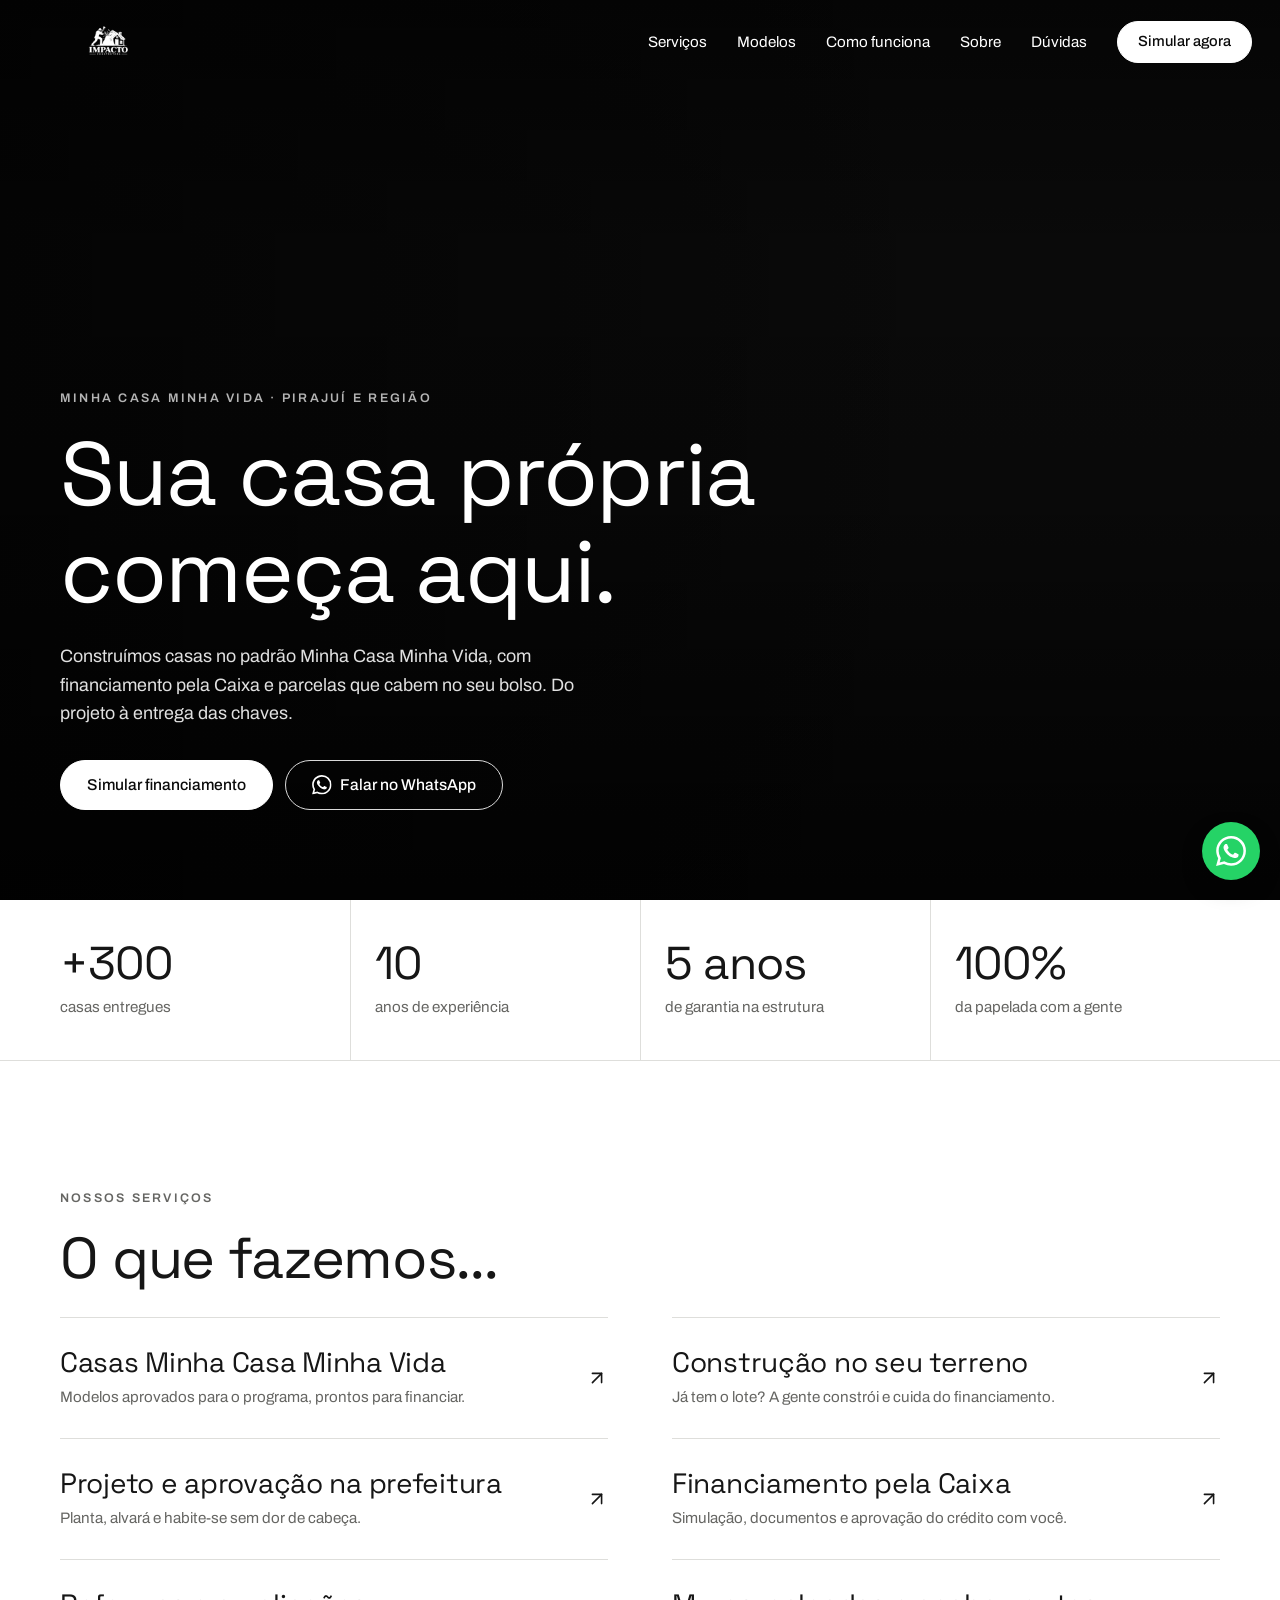
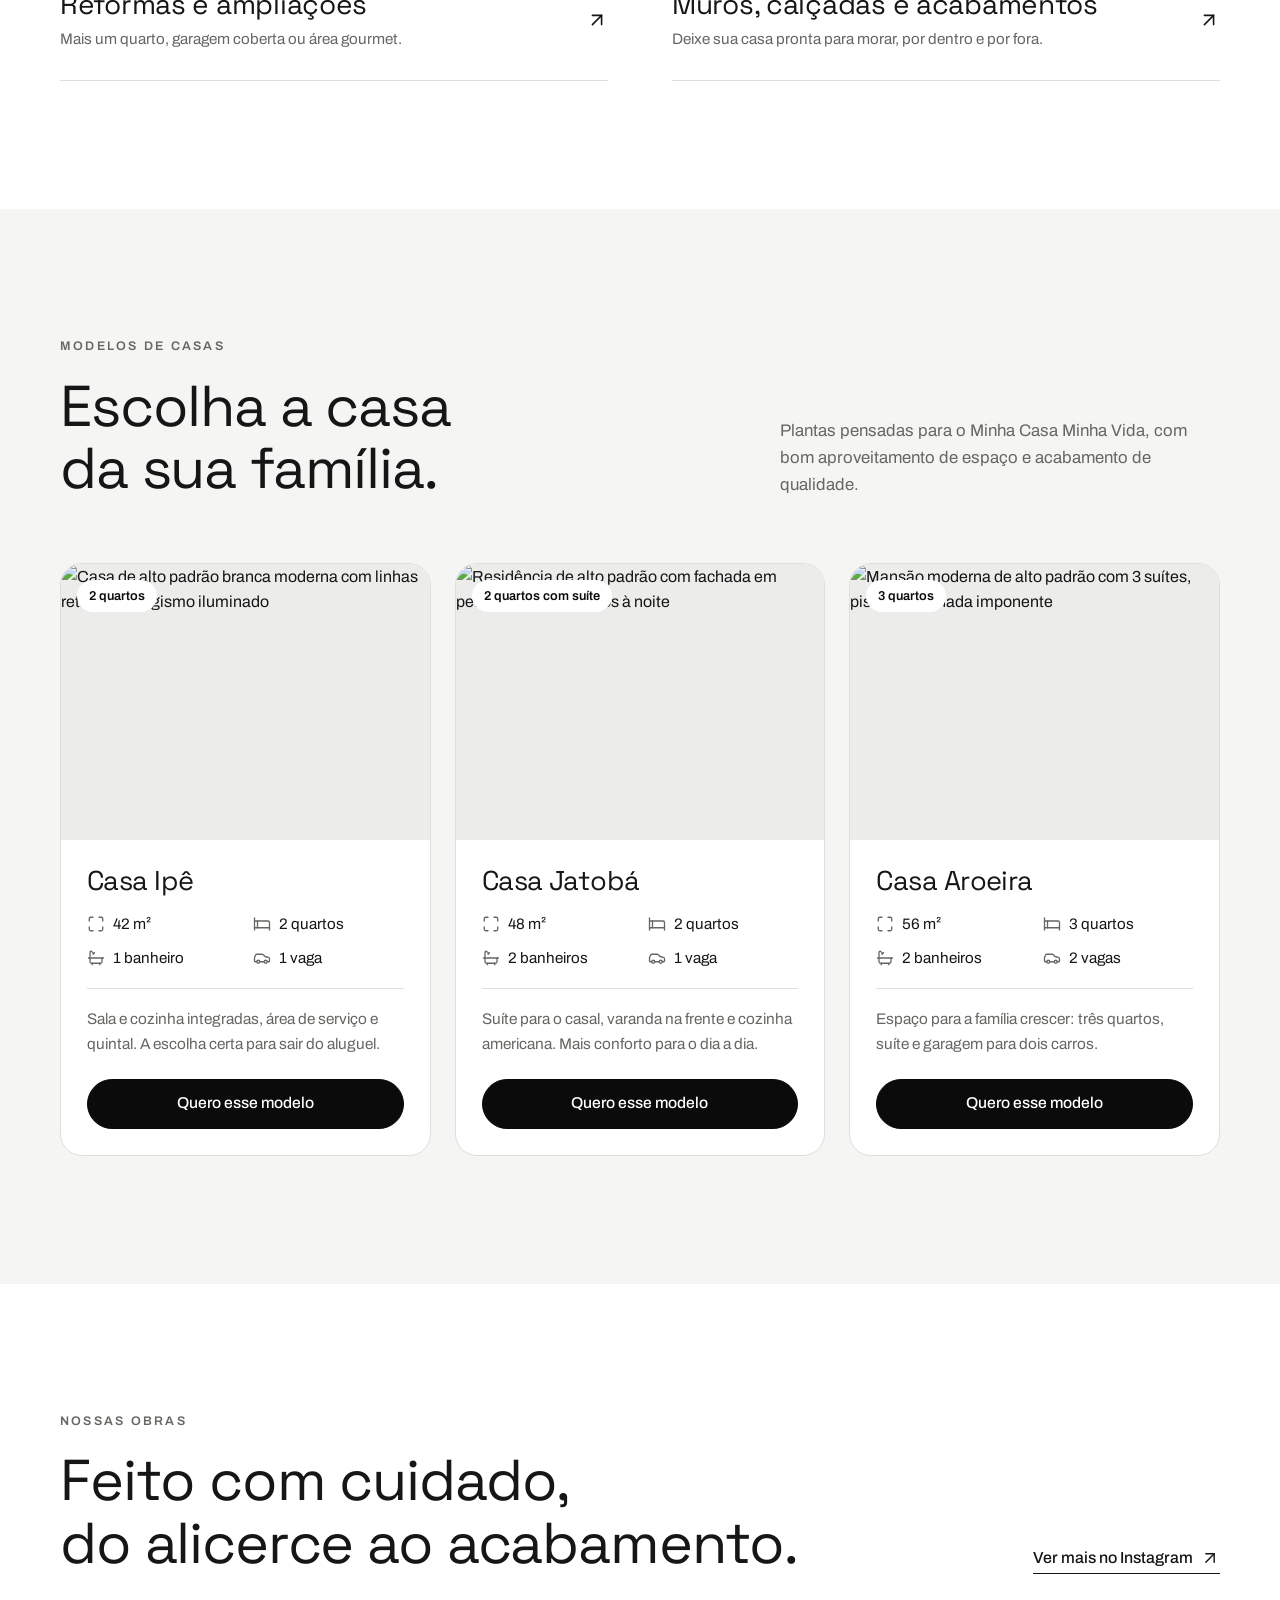
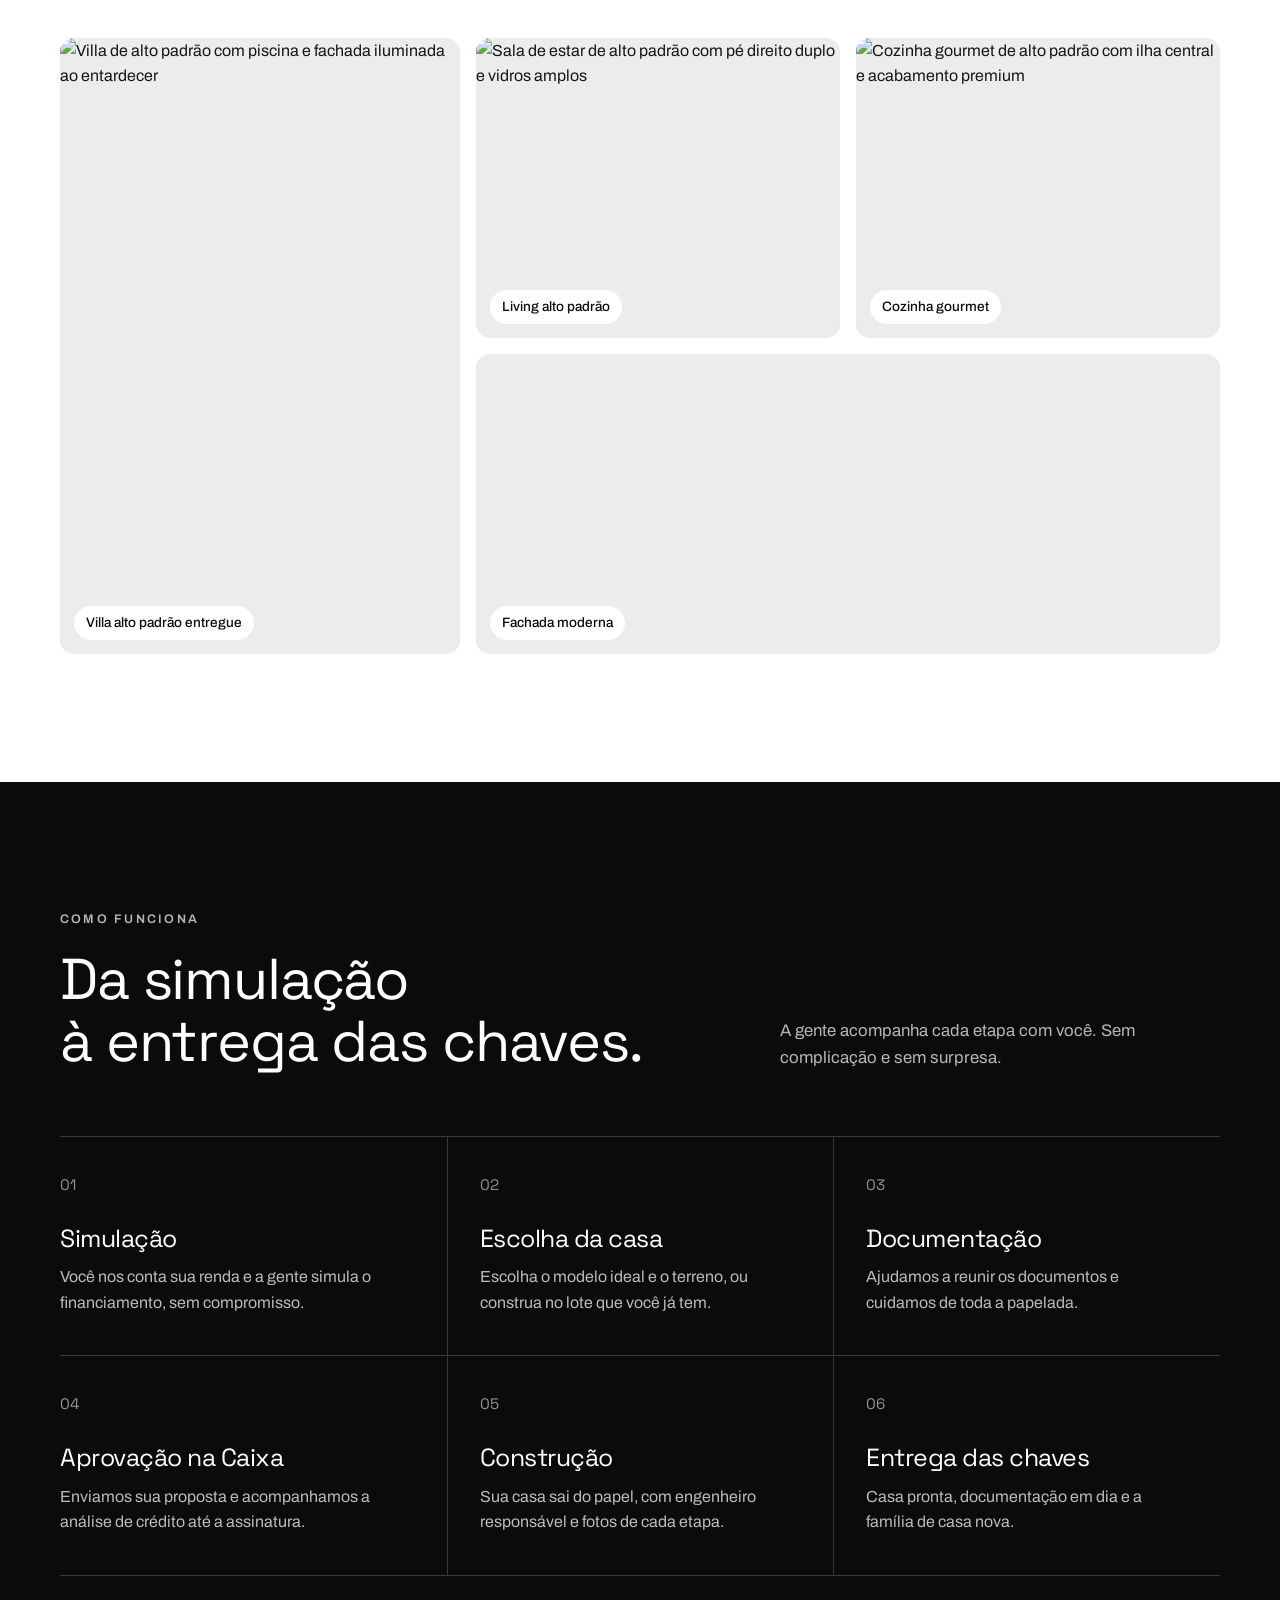
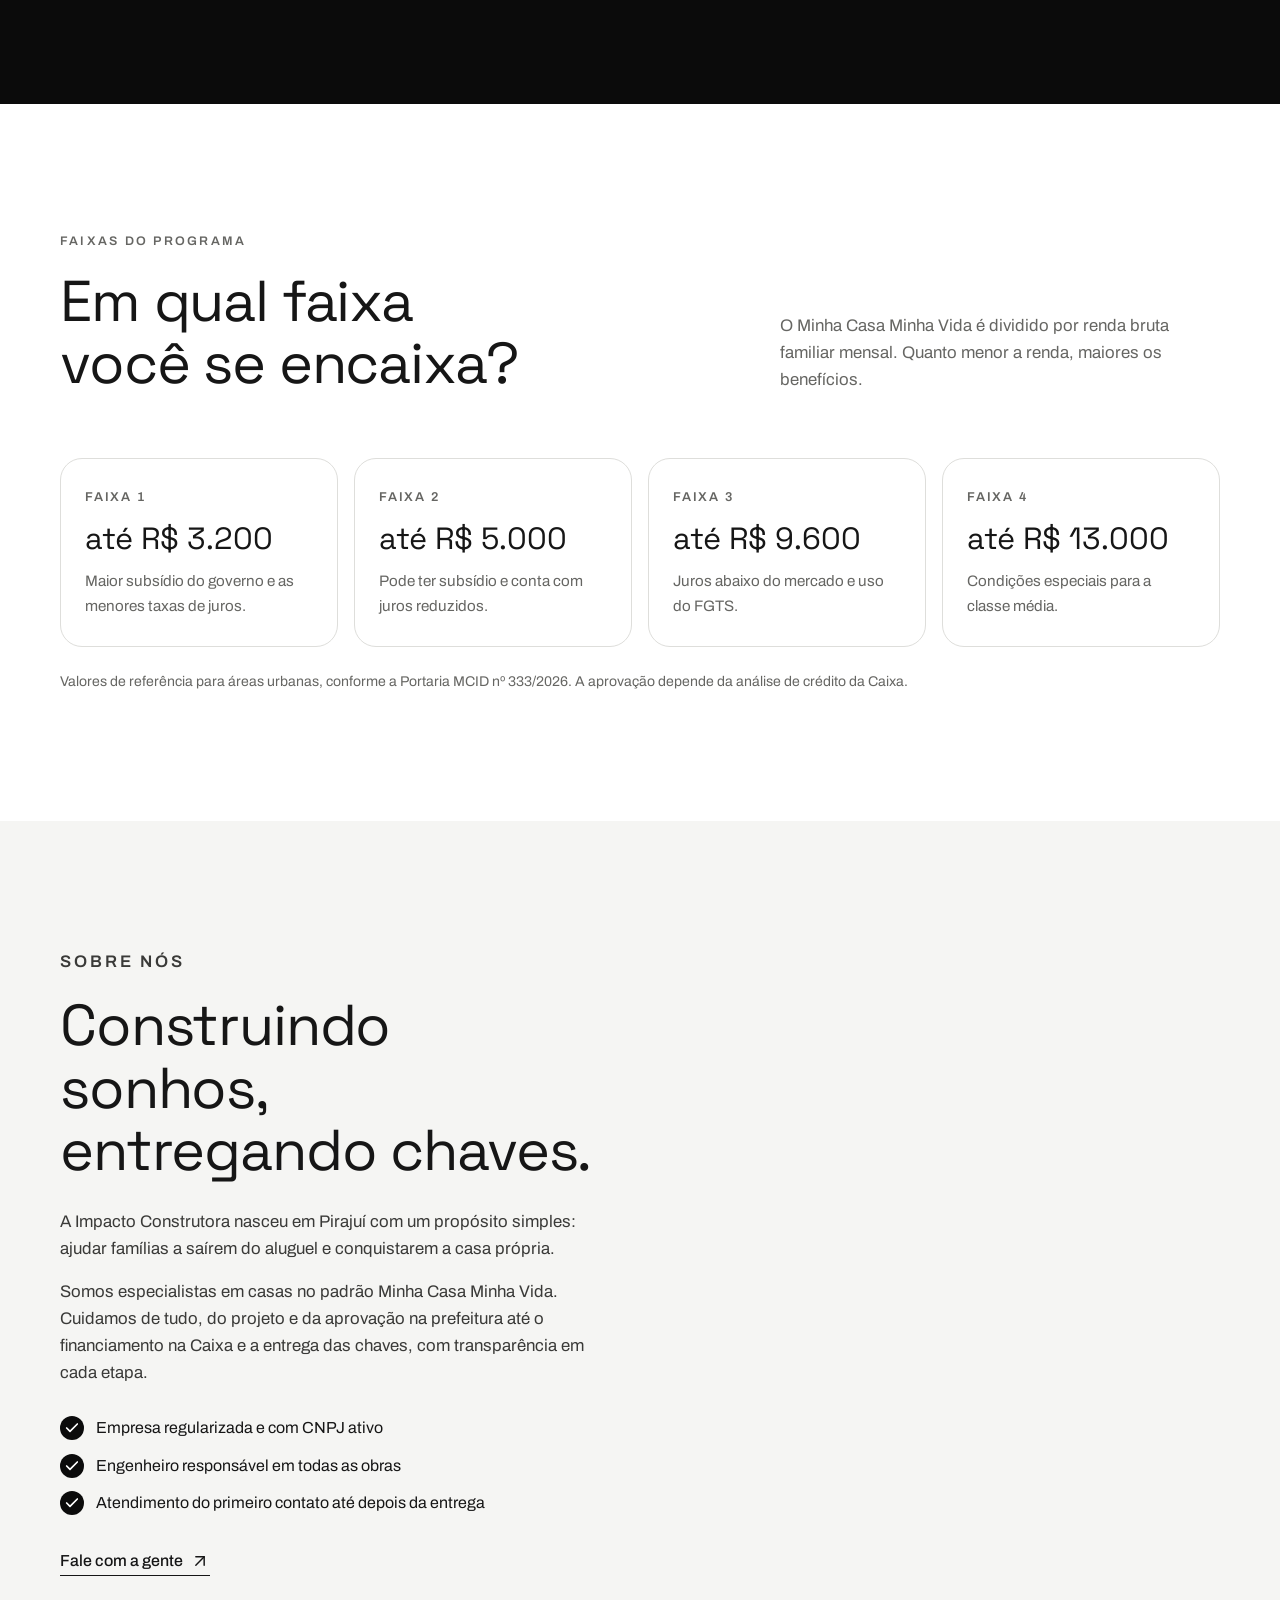
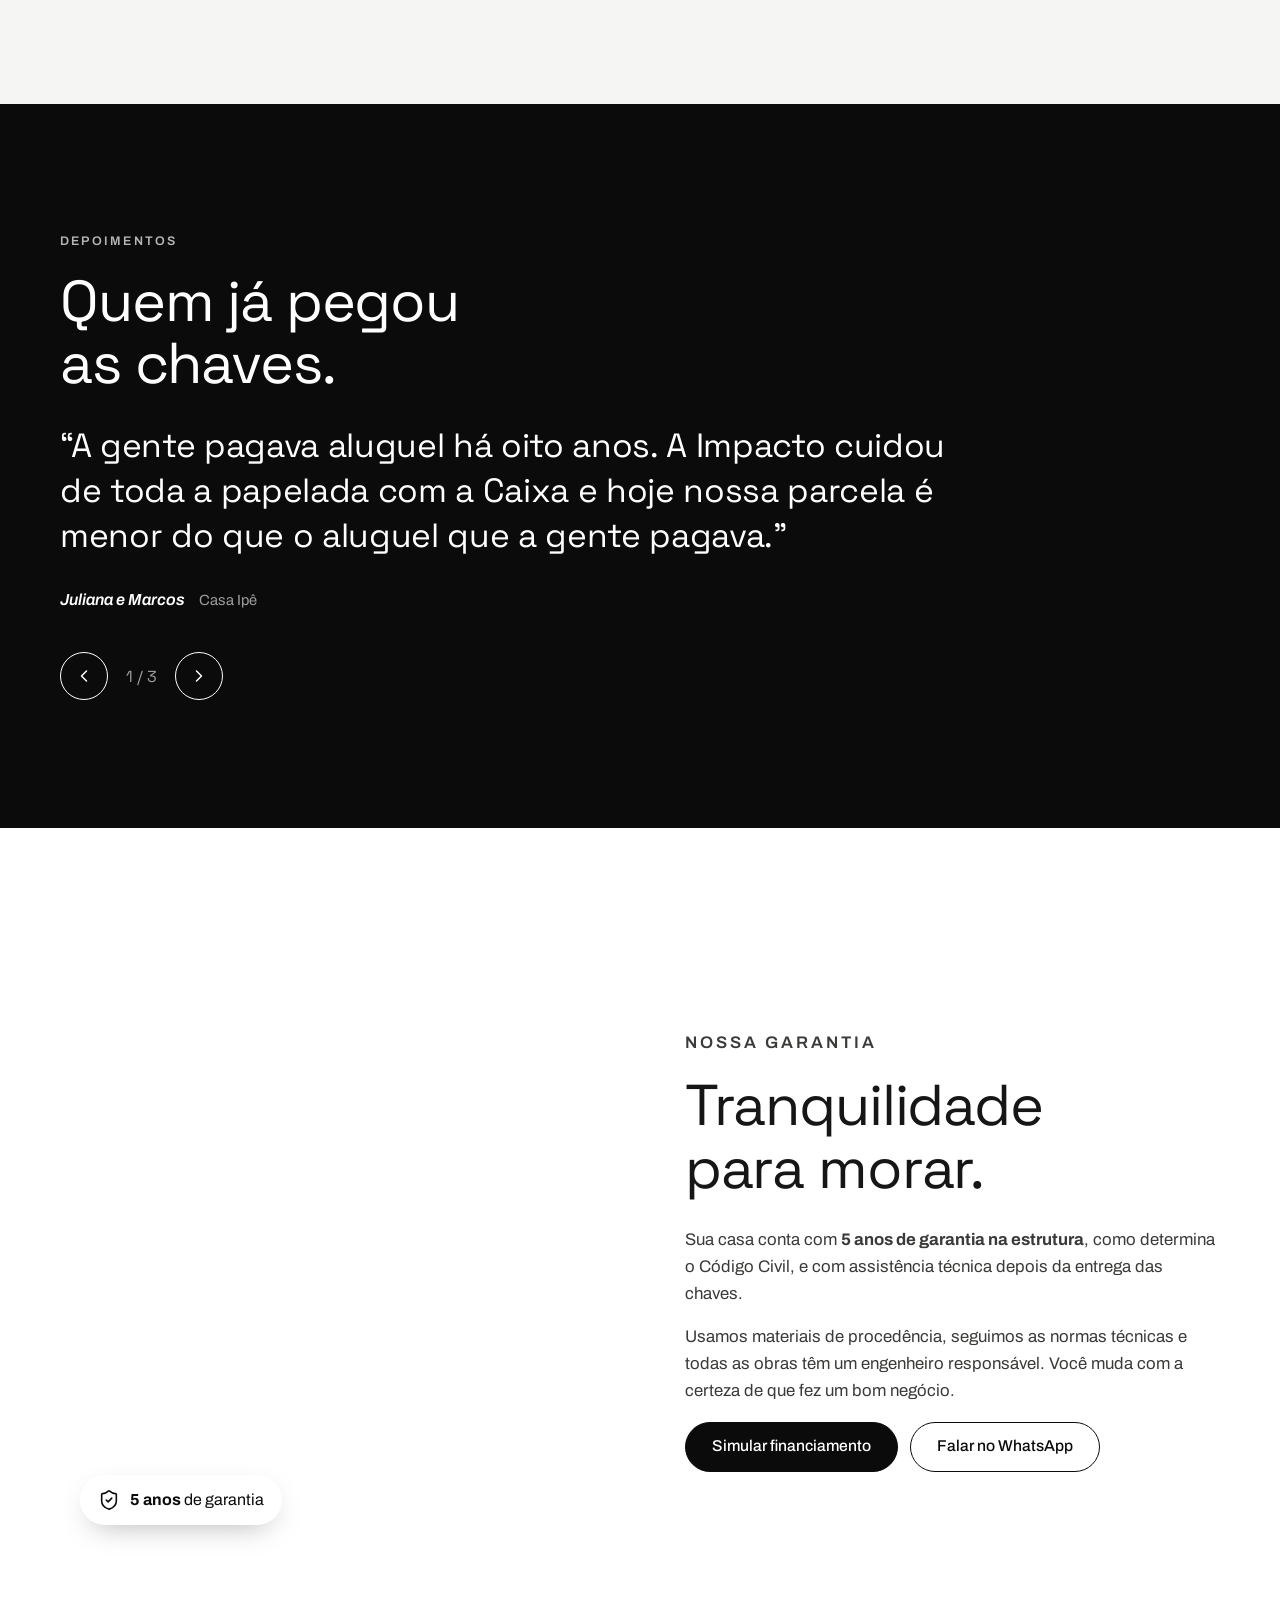
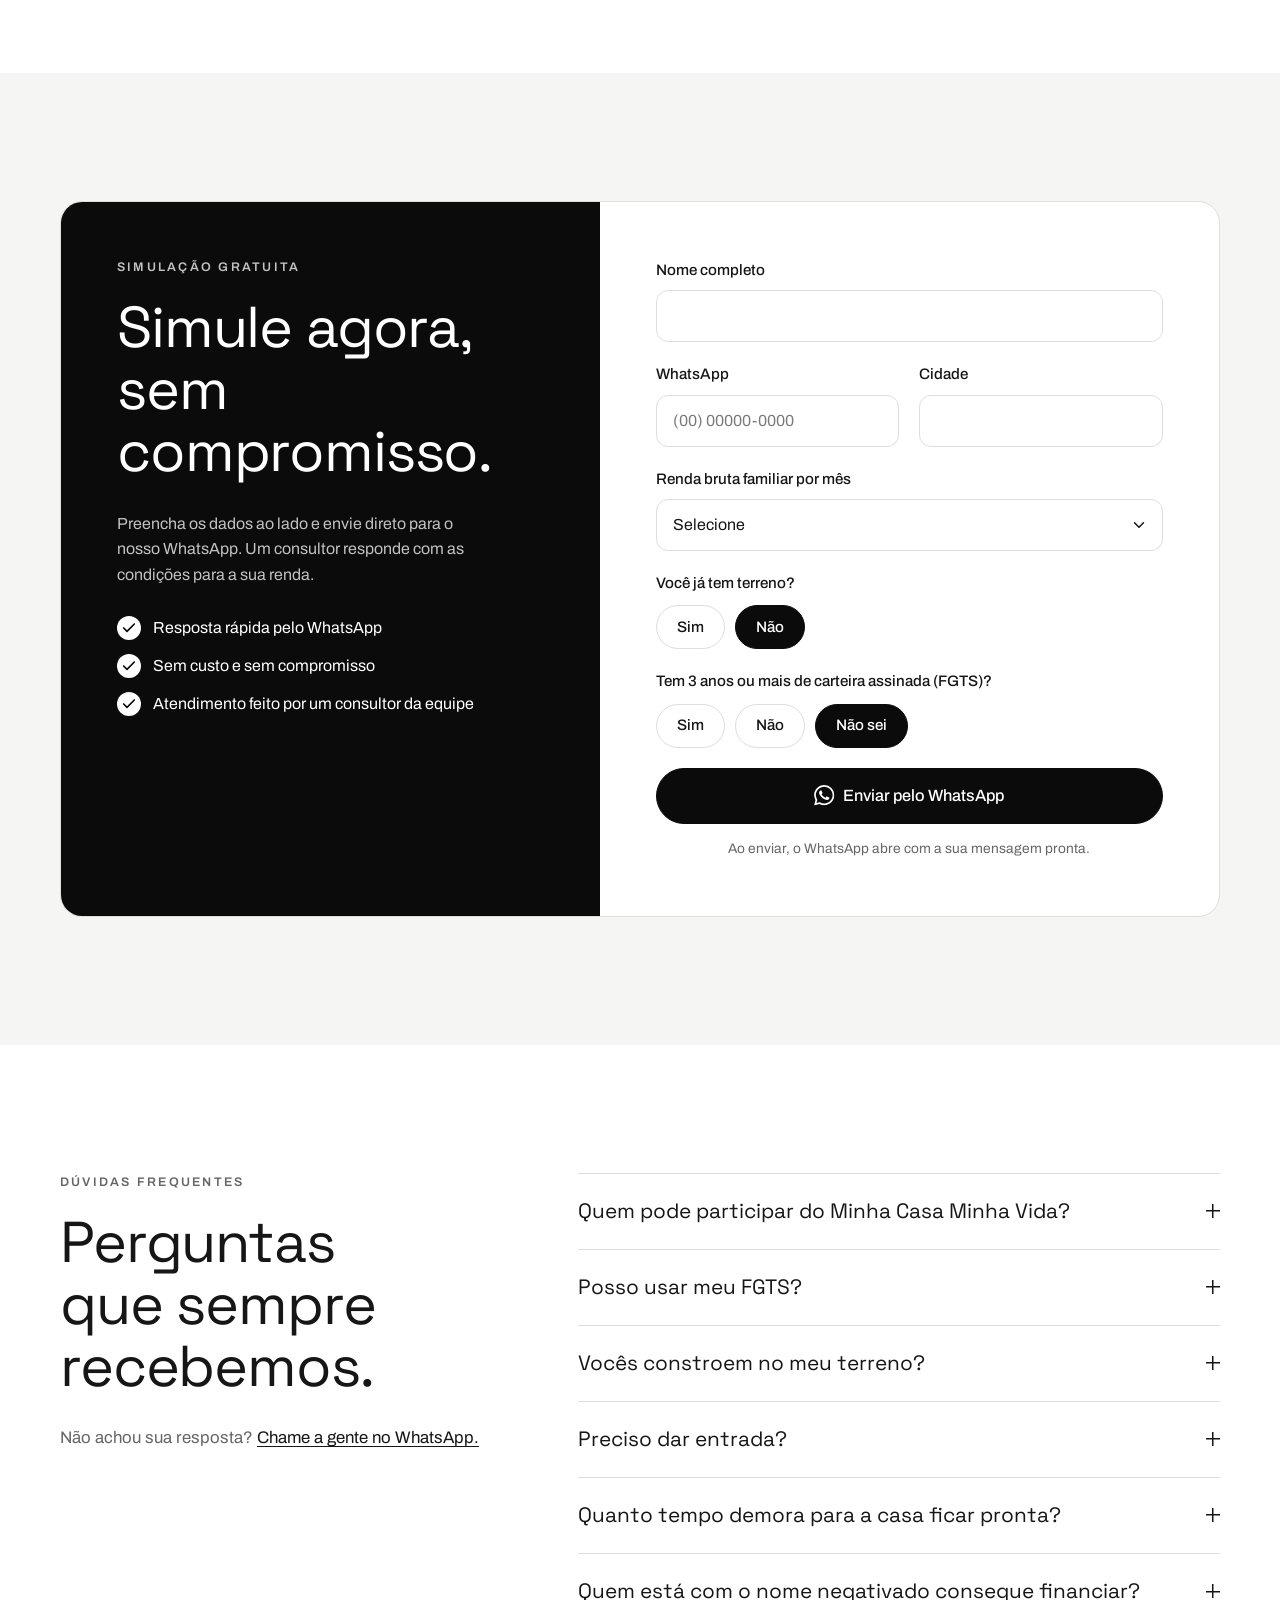
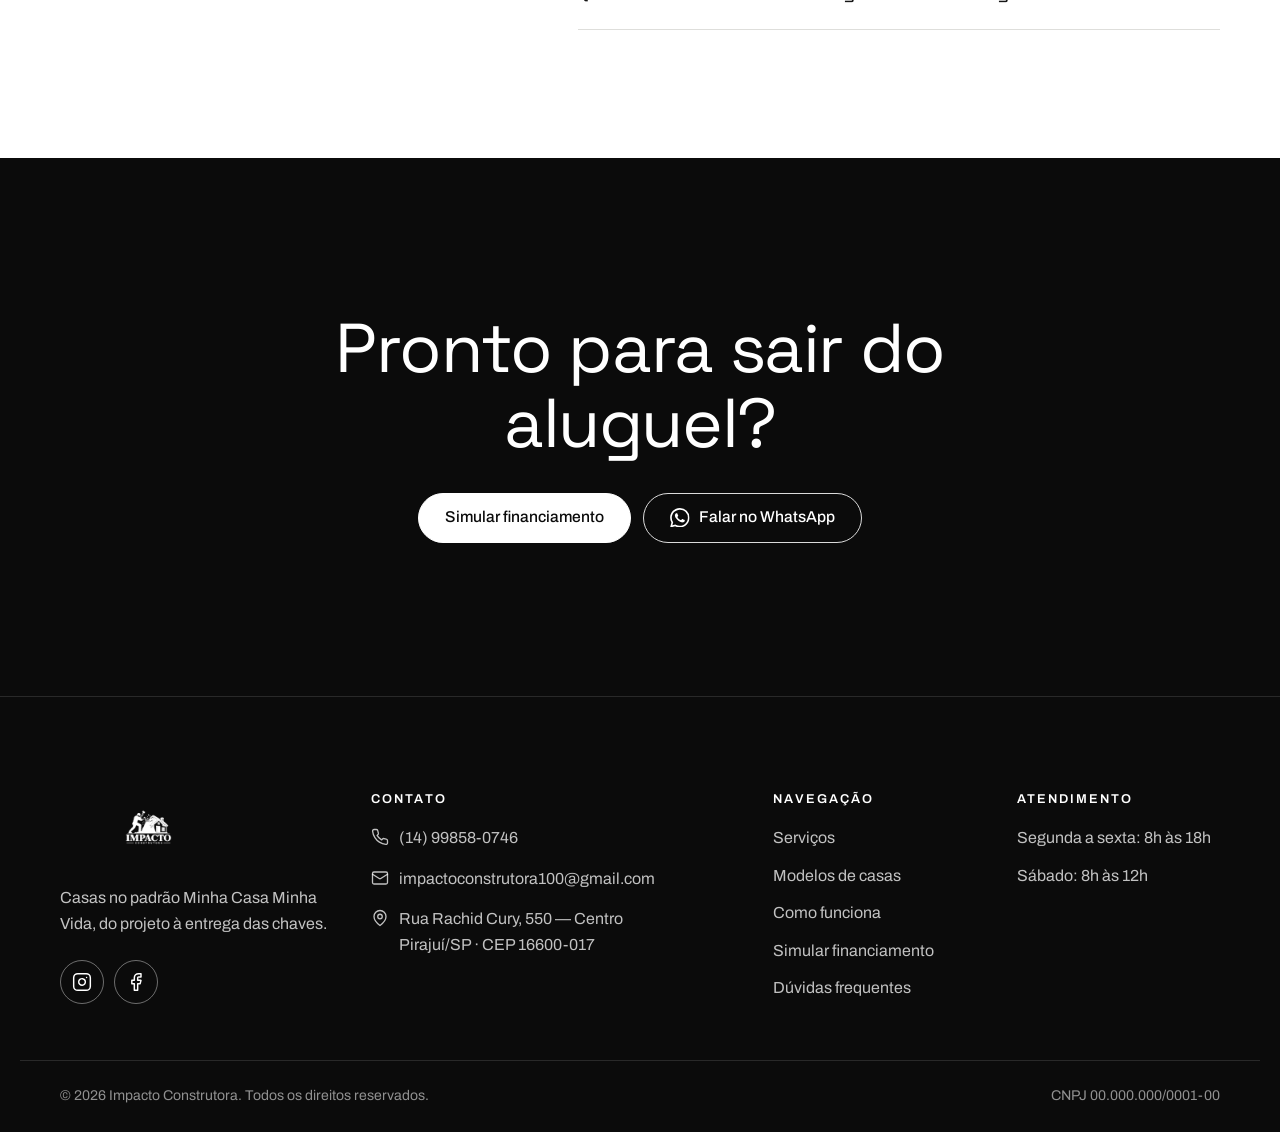
==== commit 6129f950: "style: aumenta logo para w-40 h-auto e ajusta lados - Header h 76->84px para comportar logo 10rem (1" ====
--- a/index.html
+++ b/index.html
@@ -88,8 +88,8 @@
   <header class="header" data-header>
     <div class="container header__inner">
       <a href="#inicio" class="logo" aria-label="Impacto Construtora — início">
-        <img class="logo__img logo__img--header logo__img--dark" src="assets/logo-principal-360-transp.png" alt="Impacto Construtora" width="48" height="48" decoding="async" fetchpriority="high">
-        <img class="logo__img logo__img--header logo__img--light" src="assets/logo-principal-360-white.png" alt="" aria-hidden="true" width="48" height="48" decoding="async" fetchpriority="high">
+        <img class="logo__img logo__img--header logo__img--dark w-40 h-auto" src="assets/logo-principal-360-transp.png" alt="Impacto Construtora" width="160" height="48" decoding="async" fetchpriority="high">
+        <img class="logo__img logo__img--header logo__img--light w-40 h-auto" src="assets/logo-principal-360-white.png" alt="" aria-hidden="true" width="160" height="48" decoding="async" fetchpriority="high">
       </a>
 
       <nav class="nav" id="menu" aria-label="Menu principal" data-nav>
@@ -686,7 +686,7 @@
     <div class="container footer__grid">
       <div class="footer__brand">
         <a href="#inicio" class="logo logo--light" aria-label="Impacto Construtora — voltar ao início">
-          <img class="logo__img logo__img--footer" src="assets/logo-principal-360-white.png" alt="Impacto Construtora" width="48" height="48" loading="lazy" decoding="async">
+          <img class="logo__img logo__img--footer w-40 h-auto" src="assets/logo-principal-360-white.png" alt="Impacto Construtora" width="160" height="48" loading="lazy" decoding="async">
         </a>
         <p>Casas no padrão Minha Casa Minha Vida, do projeto à entrega das chaves.</p>
         <div class="socials">
--- a/css/style.css
+++ b/css/style.css
@@ -21,7 +21,7 @@
 
   --radius: 14px;
   --radius-lg: 22px;
-  --header-h: 76px;
+  --header-h: 84px;
   --gutter: clamp(16px, 4vw, 40px);
   --section-y: clamp(72px, 10vw, 136px);
   --ease: cubic-bezier(.2, .7, .2, 1);
@@ -114,10 +114,13 @@
 }
 .header__inner { height: 100%; display: flex; align-items: center; justify-content: space-between; gap: 24px; }
 
-.logo { display: inline-flex; align-items: center; }
+.logo { display: inline-flex; align-items: center; flex-shrink: 0; }
 .logo__img { display: block; height: 38px; width: auto; object-fit: contain; }
-.logo__img--header { height: 48px; border-radius: 8px; }
-.logo__img--footer { height: 52px; border-radius: 8px; }
+/* w-40 h-auto — Tailwind: 10rem (160px) de largura, altura proporcional */
+.w-40 { width: 10rem; }
+.h-auto { height: auto; }
+.logo__img--header { width: 10rem; height: auto; max-height: 62px; border-radius: 10px; }
+.logo__img--footer { width: 11rem; height: auto; max-height: 72px; border-radius: 10px; }
 .logo__img--light { display: none; }
 /* Logo branco no topo (sobre a foto/hero) e logo escuro quando o header fica branco */
 .header:not(.is-scrolled):not(.is-open) .logo__img--dark { display: none; }
@@ -126,7 +129,14 @@
 .header.is-open .logo__img--light { display: none; }
 .header.is-scrolled .logo__img--dark,
 .header.is-open .logo__img--dark { display: block; }
-.logo--light .logo__img { height: 52px; }
+/* Ajuste dos lados — respira da borda e separa do menu */
+.header__inner { padding-left: 8px; padding-right: 8px; }
+.logo--light .logo__img { width: 11rem; height: auto; max-height: 72px; }
+@media (max-width: 960px) {
+  .logo__img--header { width: 8.5rem; max-height: 54px; }
+  .logo__img--footer { width: 9rem; }
+  .header__inner { padding-left: 4px; padding-right: 4px; }
+}
 .logo__icon {
   width: 38px; height: 38px; fill: none; stroke: currentColor;
   stroke-width: 2.6; stroke-linecap: round; stroke-linejoin: round;
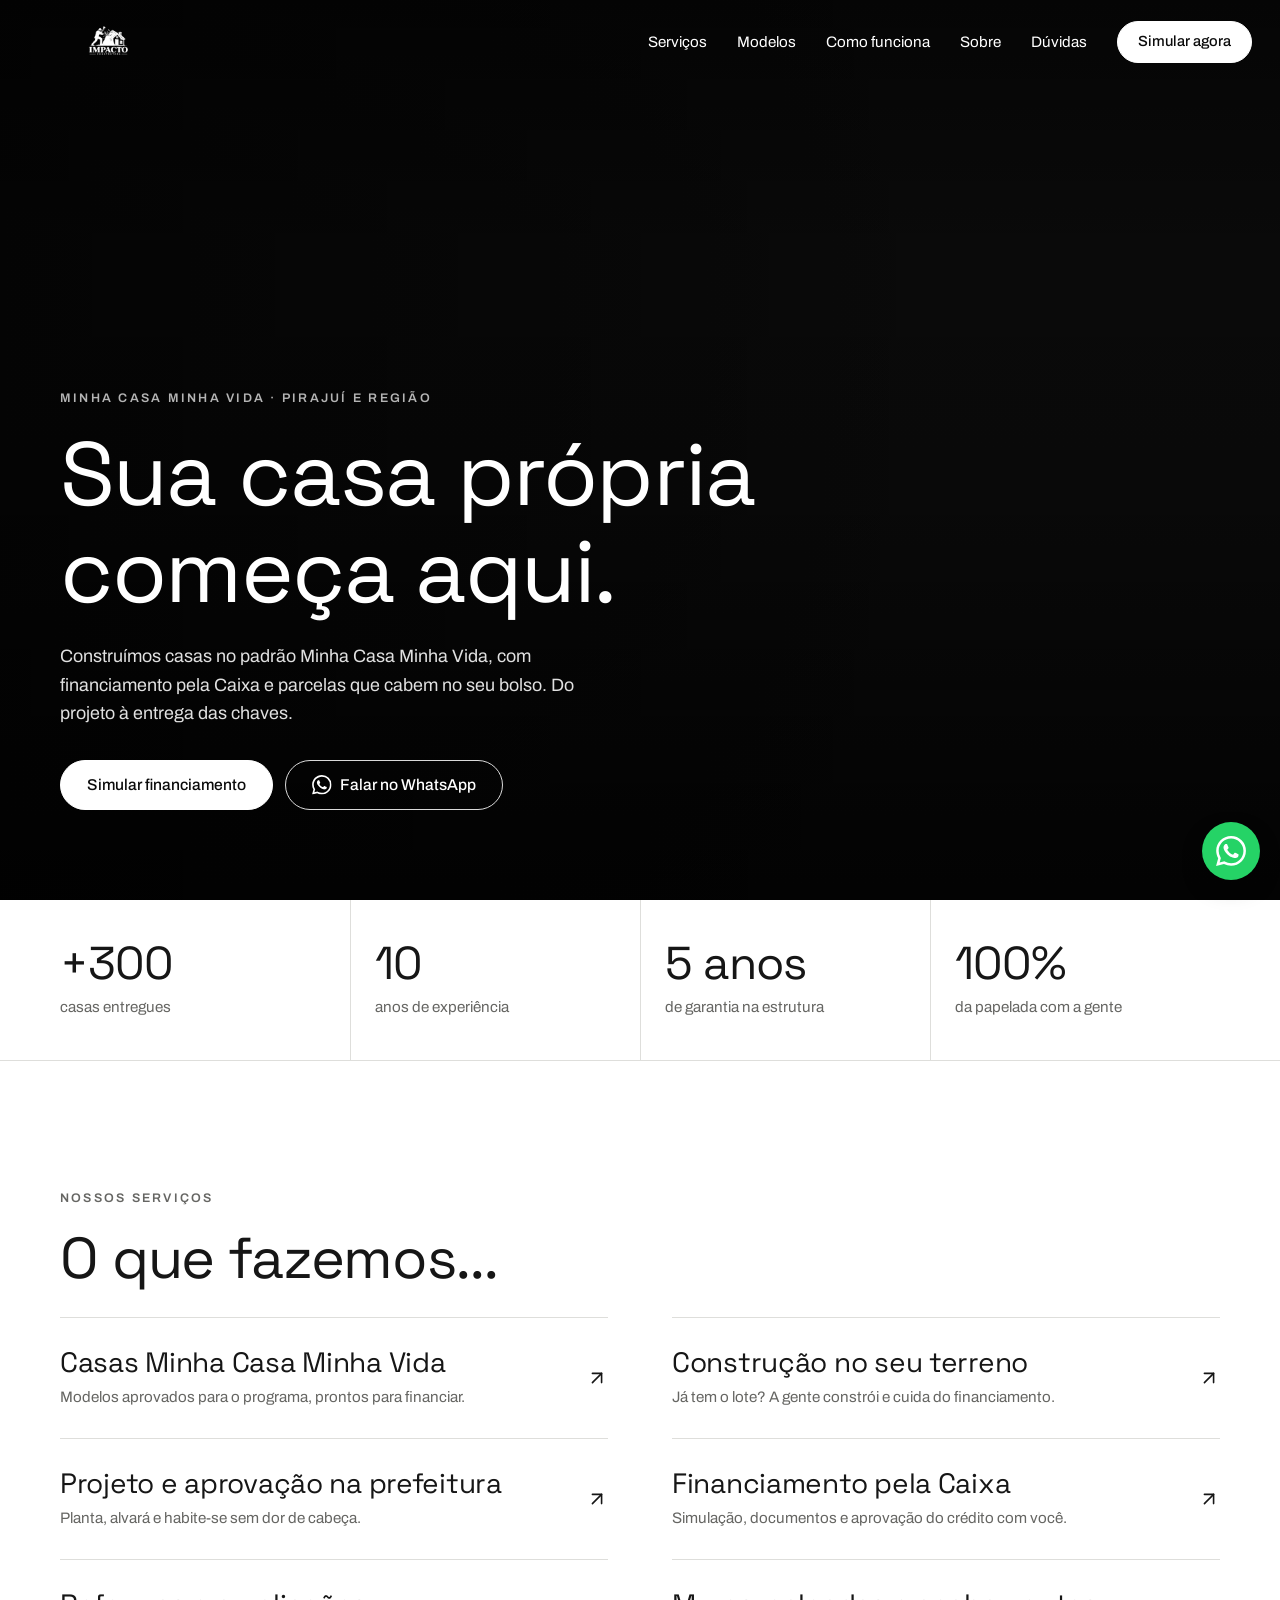
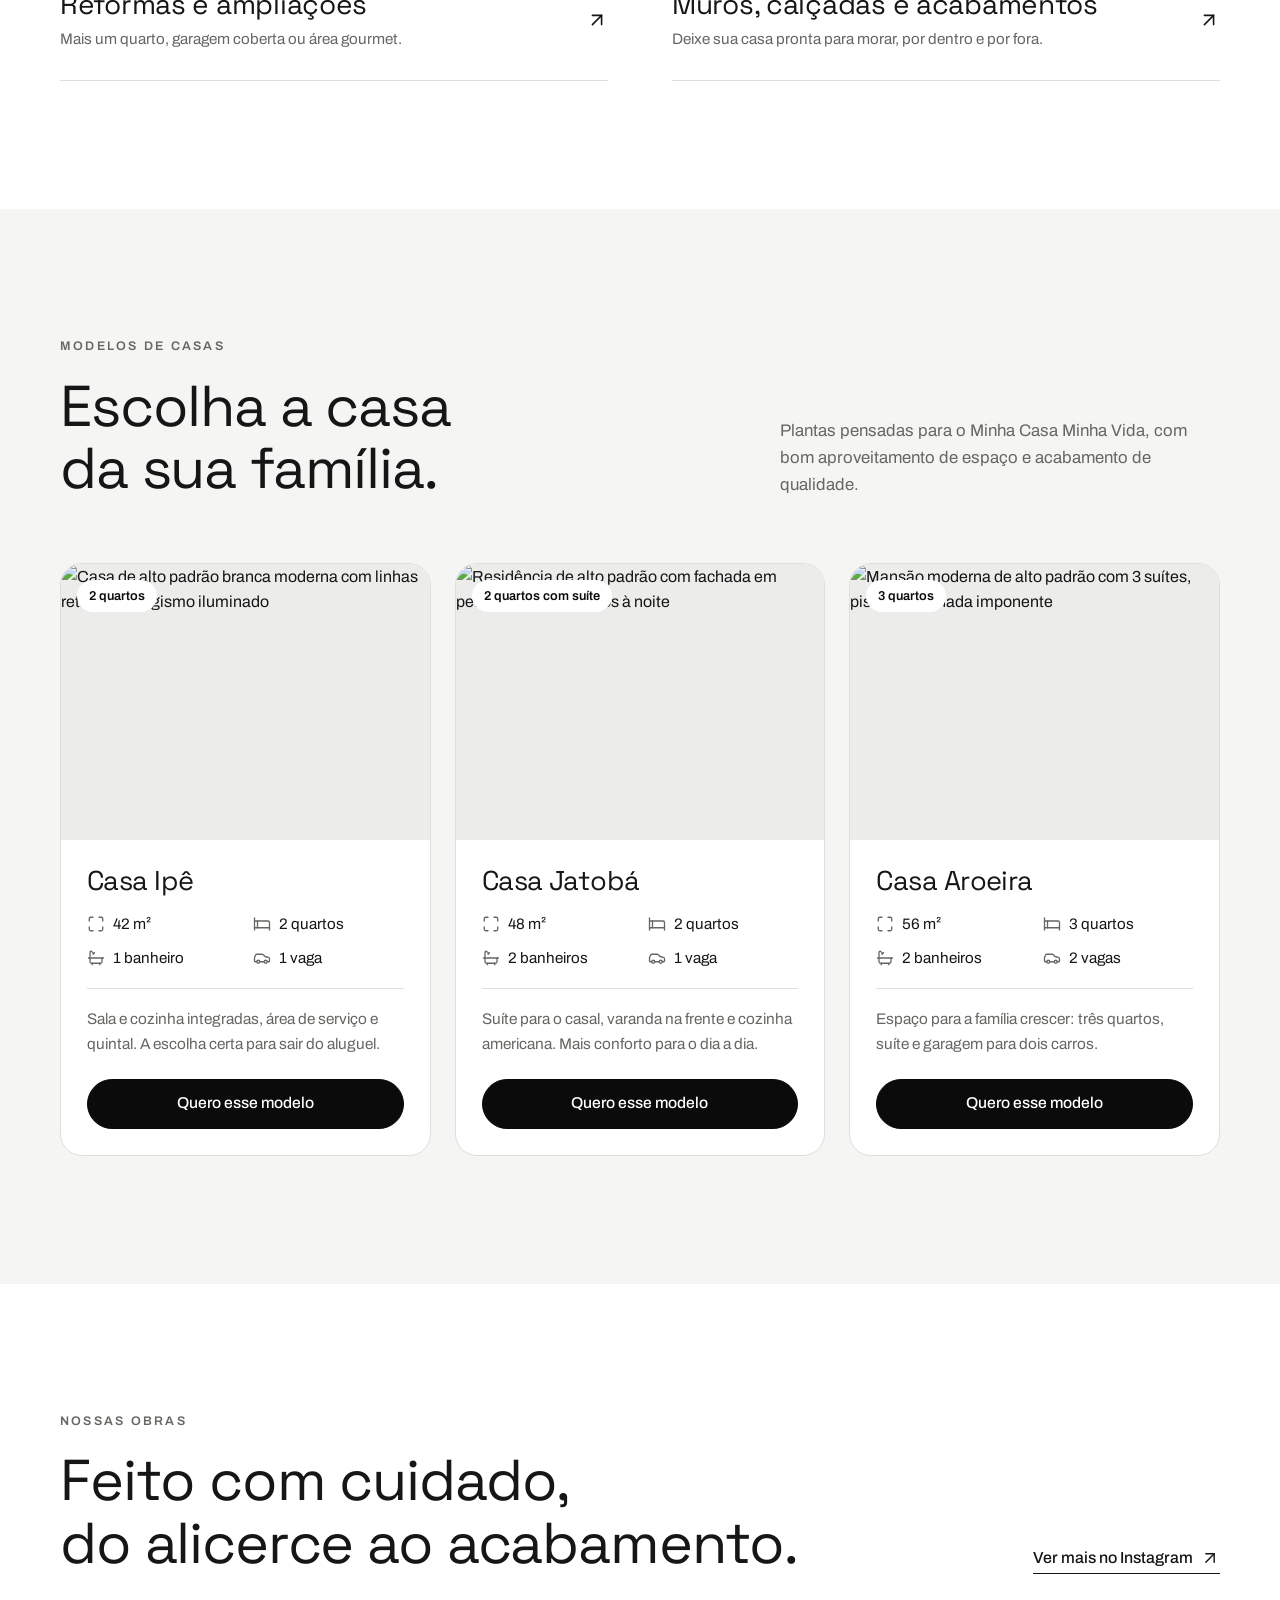
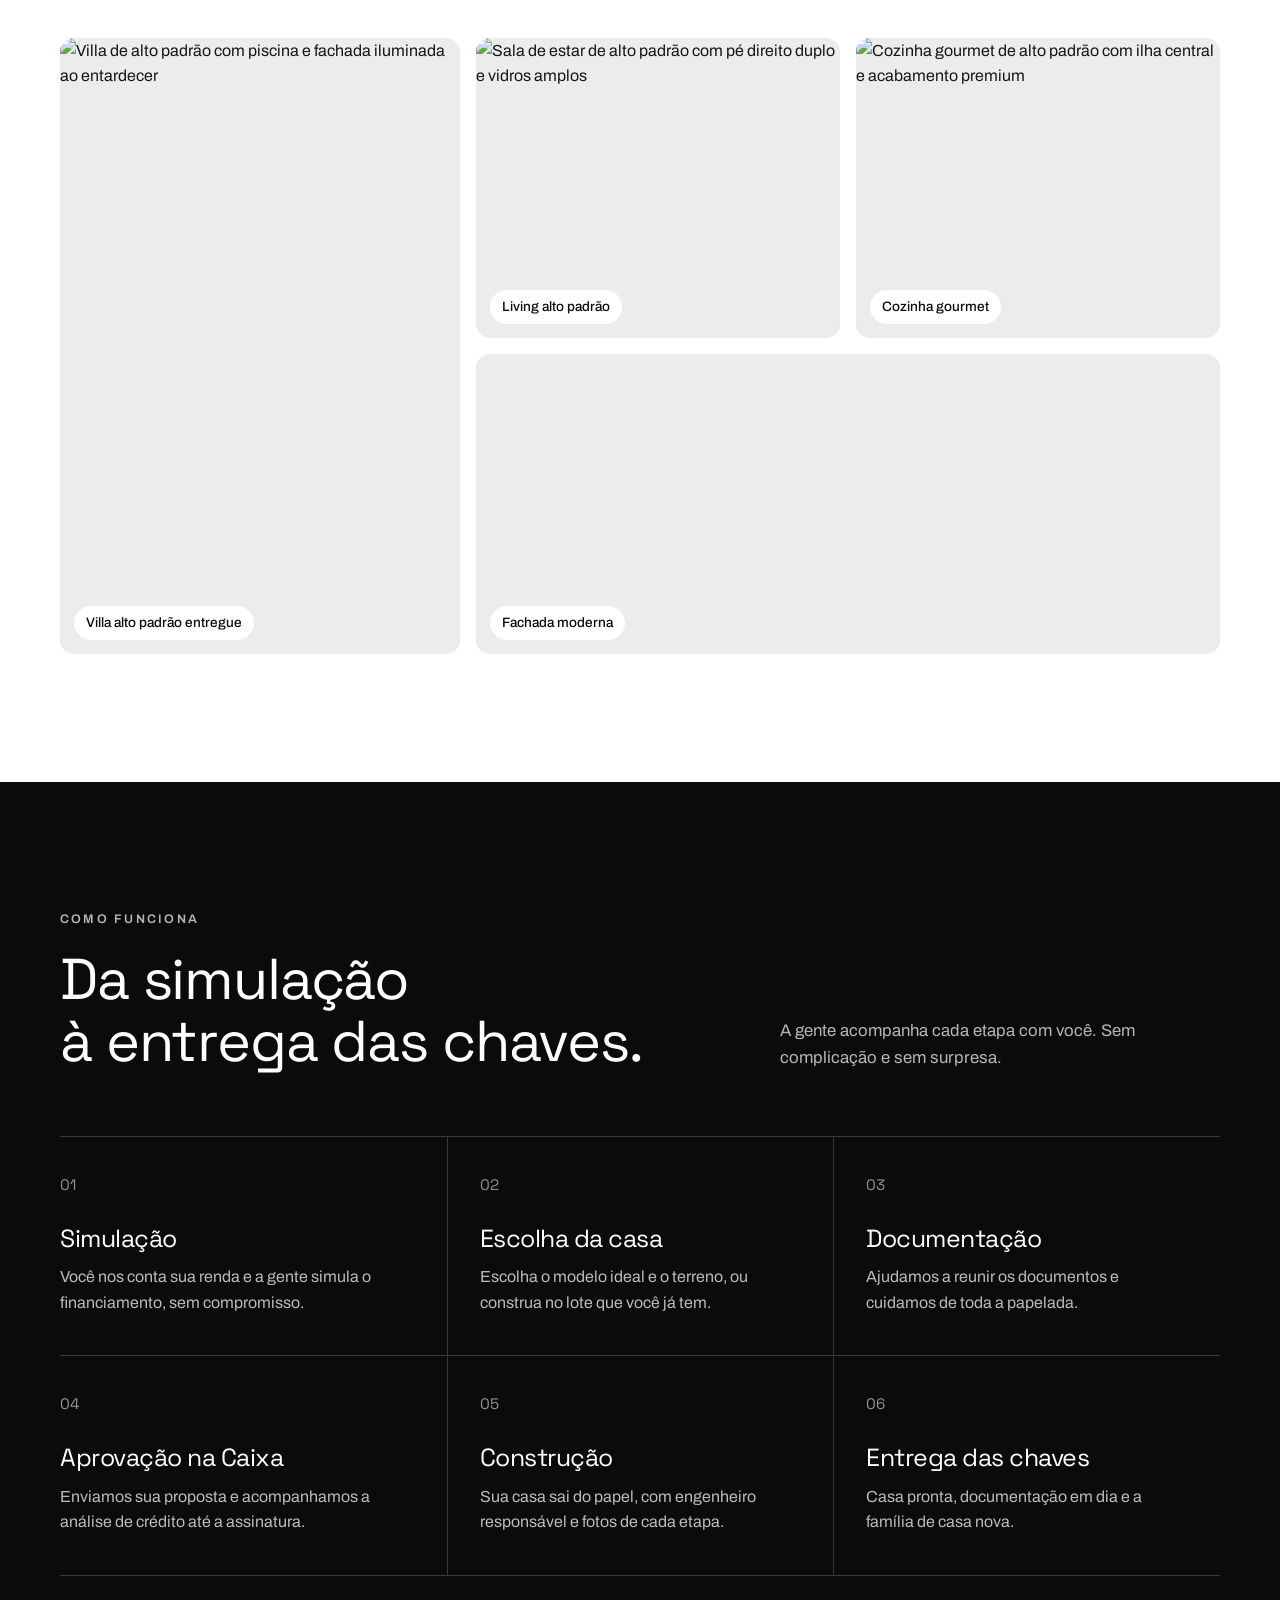
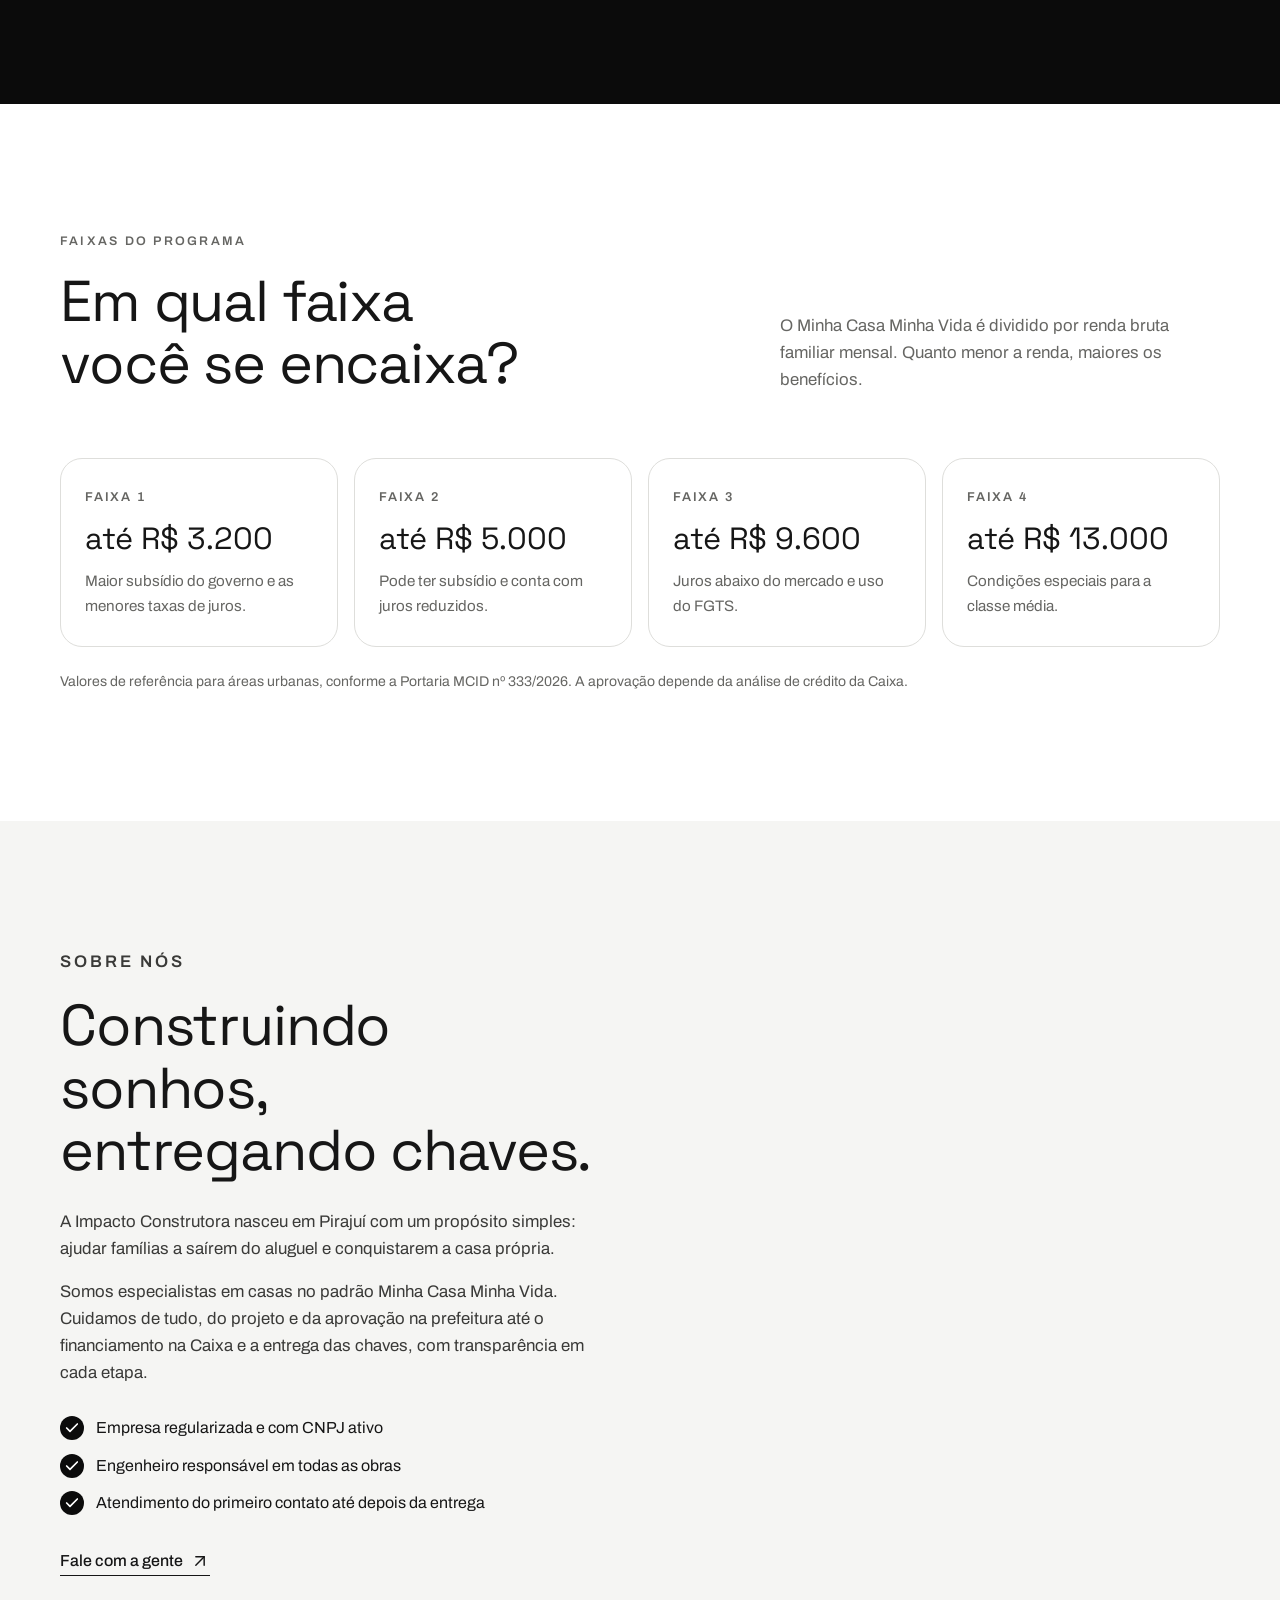
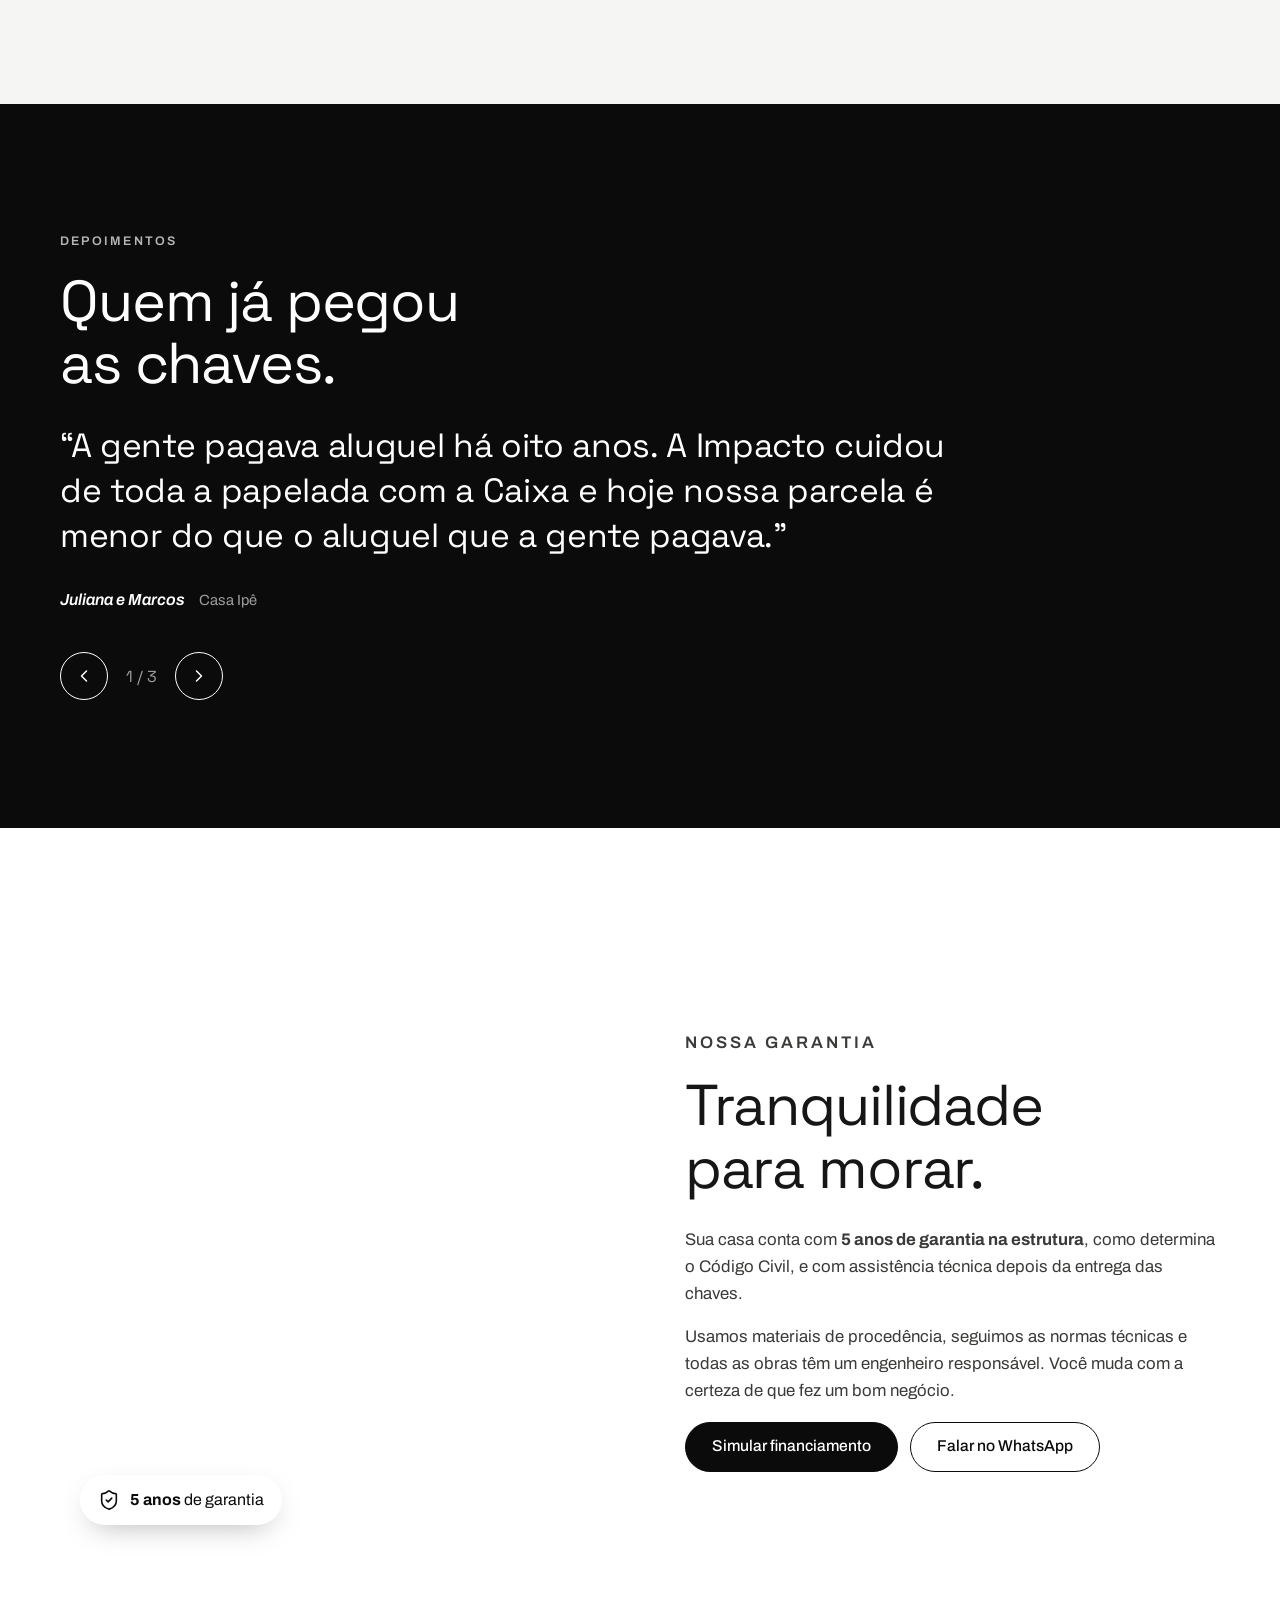
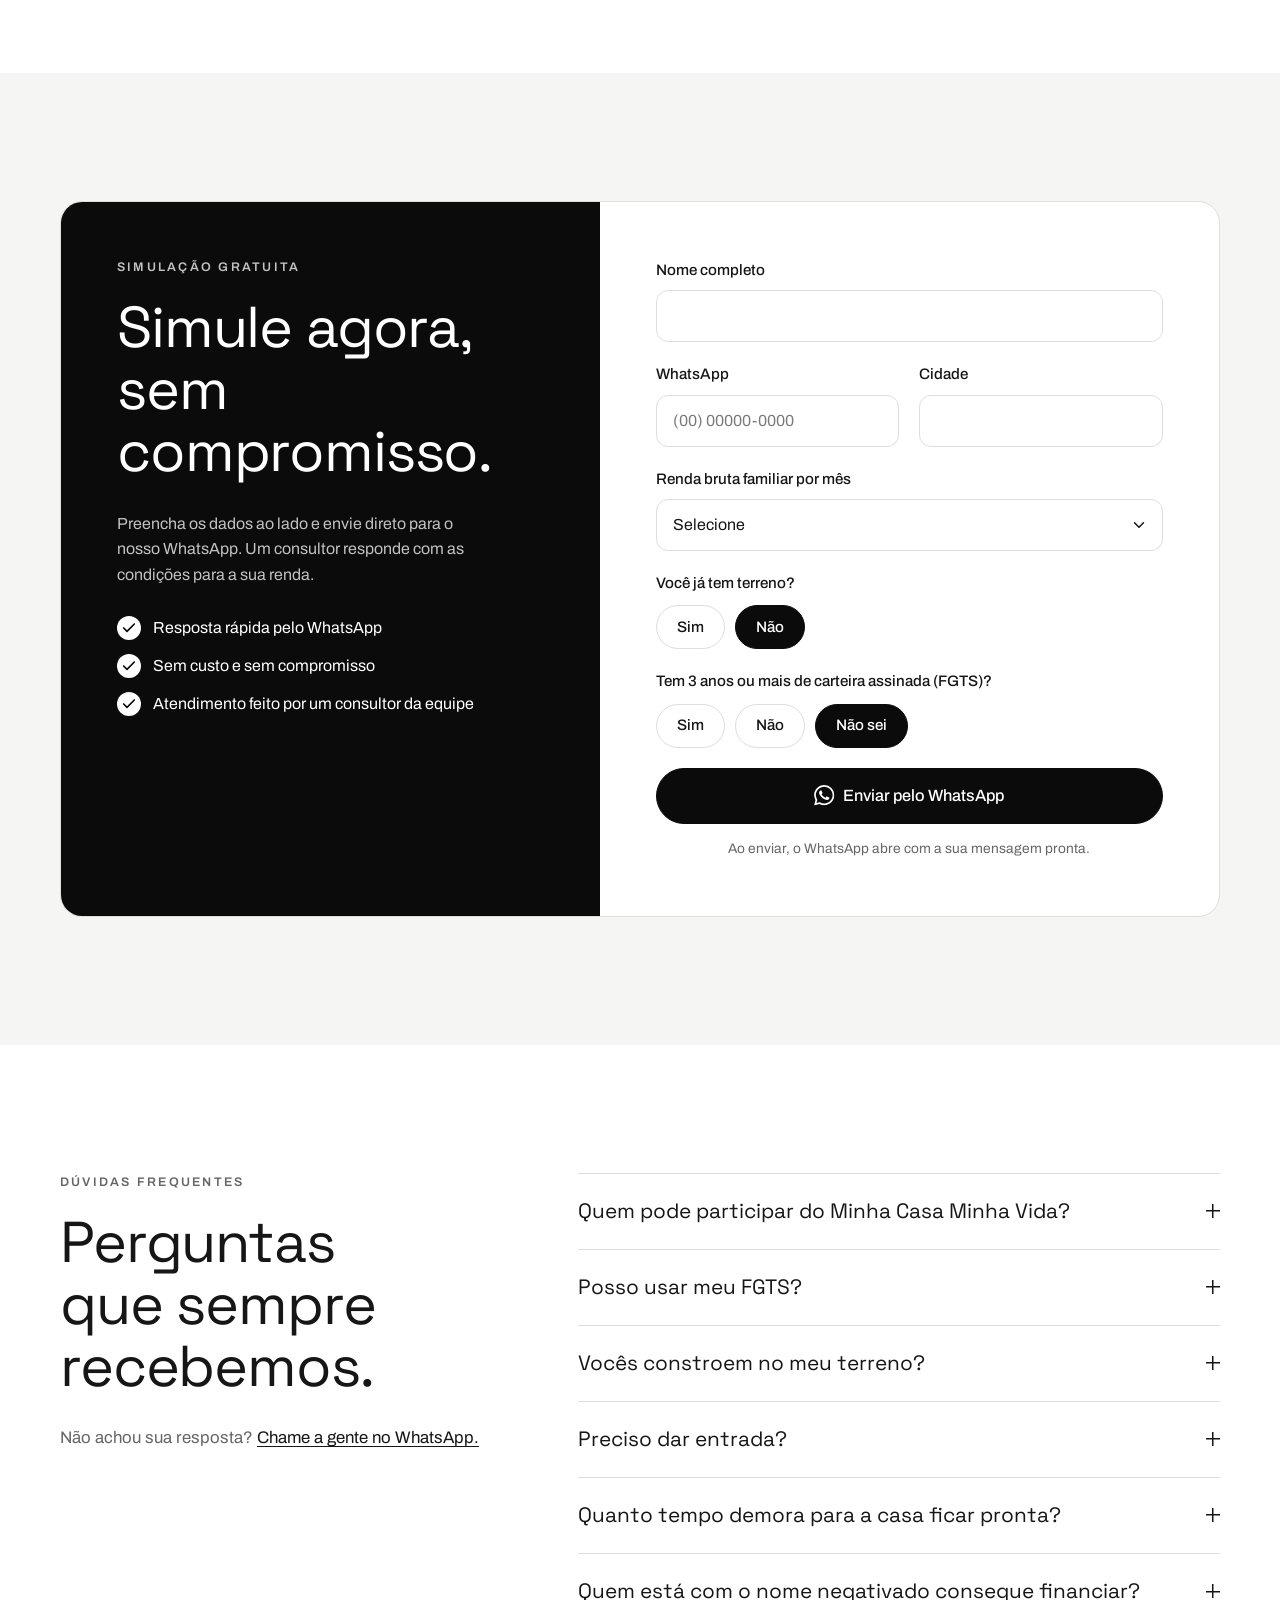
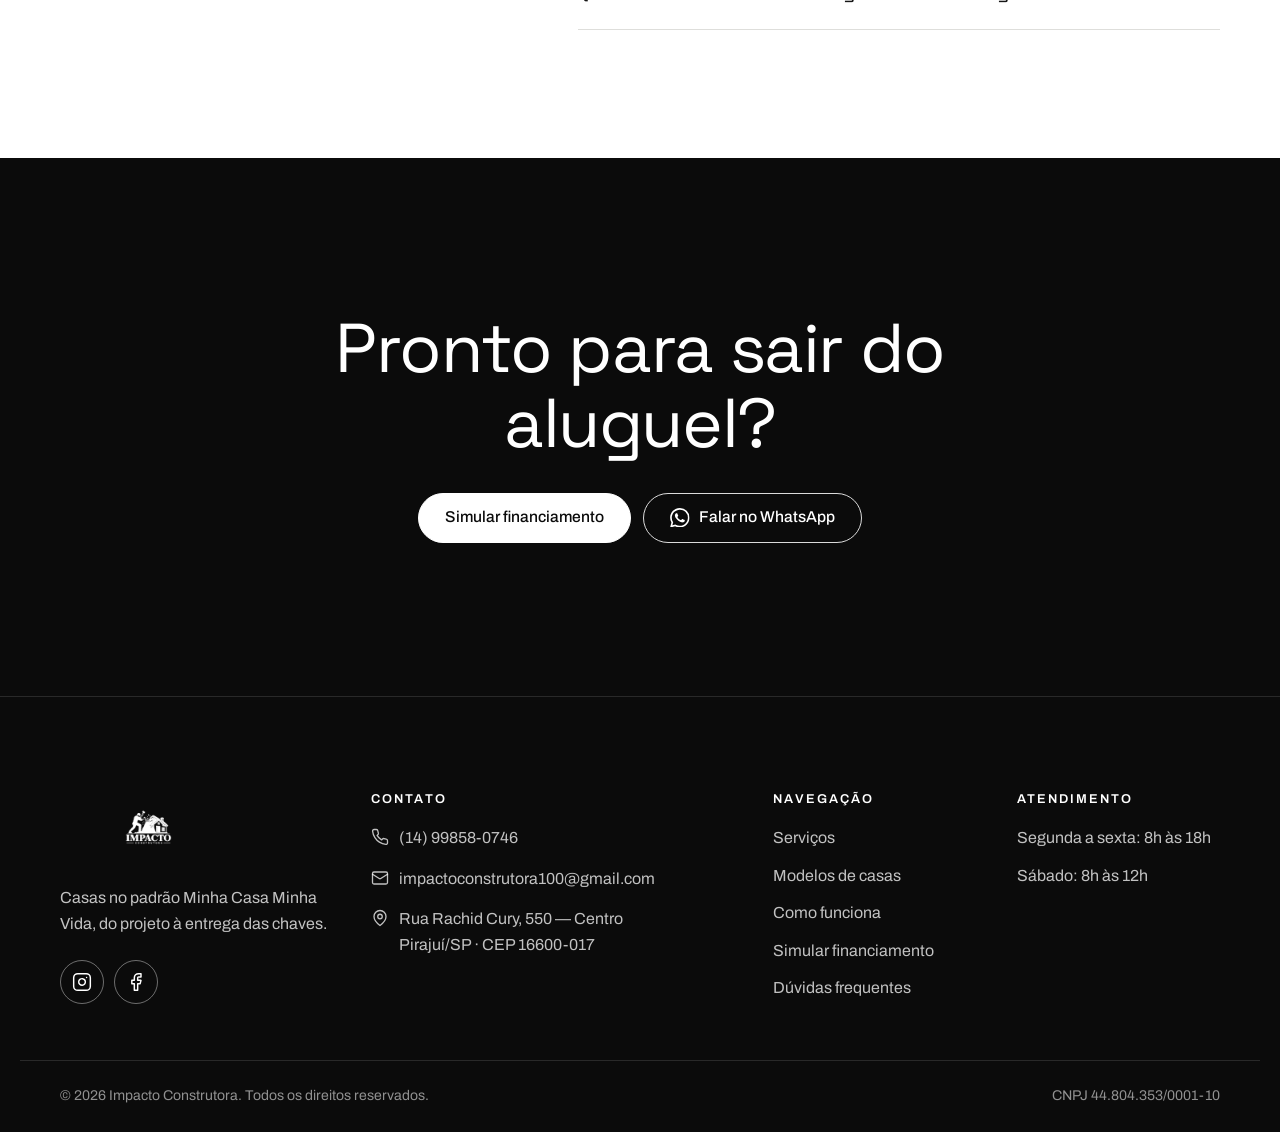
==== commit 4d783596: "chore: atualiza CNPJ para 44.804.353/0001-10" ====
--- a/index.html
+++ b/index.html
@@ -735,7 +735,7 @@
 
     <div class="container footer__bottom">
       <span>© <span data-year>2026</span> Impacto Construtora. Todos os direitos reservados.</span>
-      <span>CNPJ 00.000.000/0001-00</span>
+      <span>CNPJ 44.804.353/0001-10</span>
     </div>
   </footer>
 
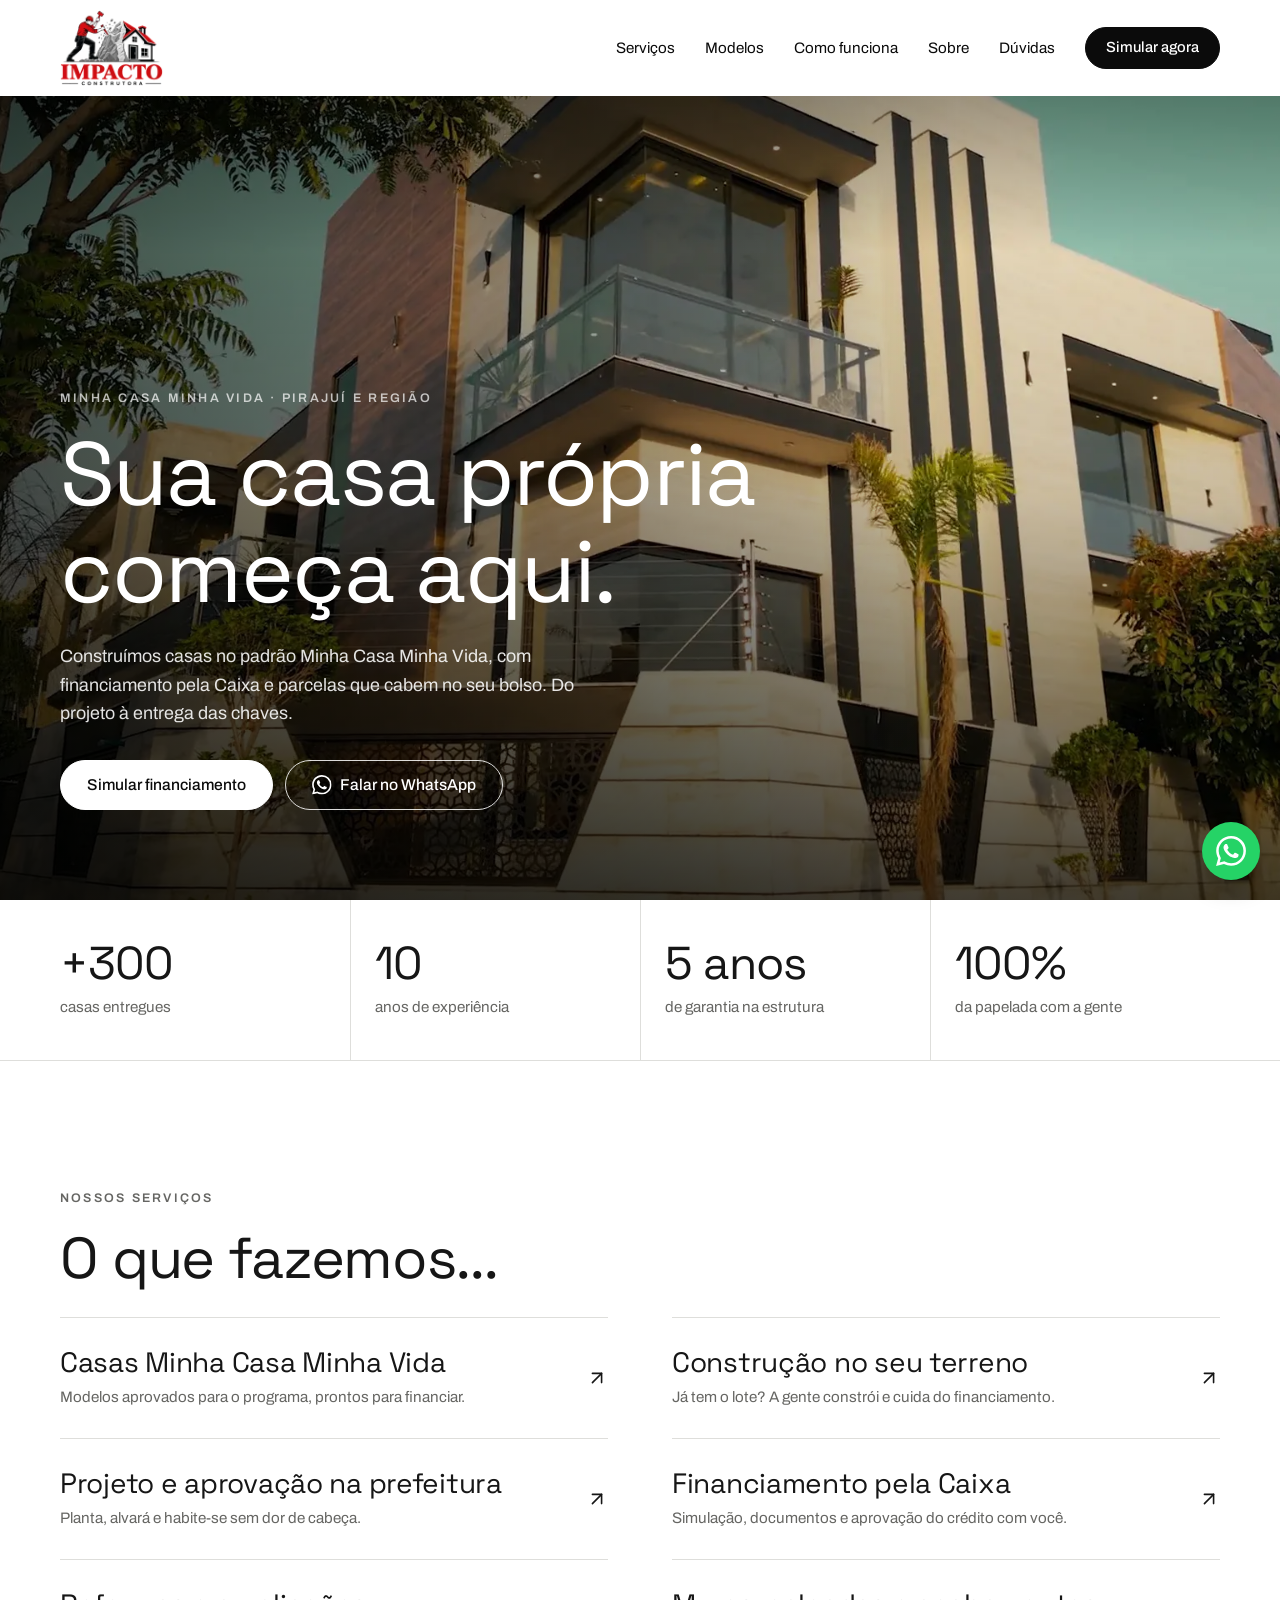
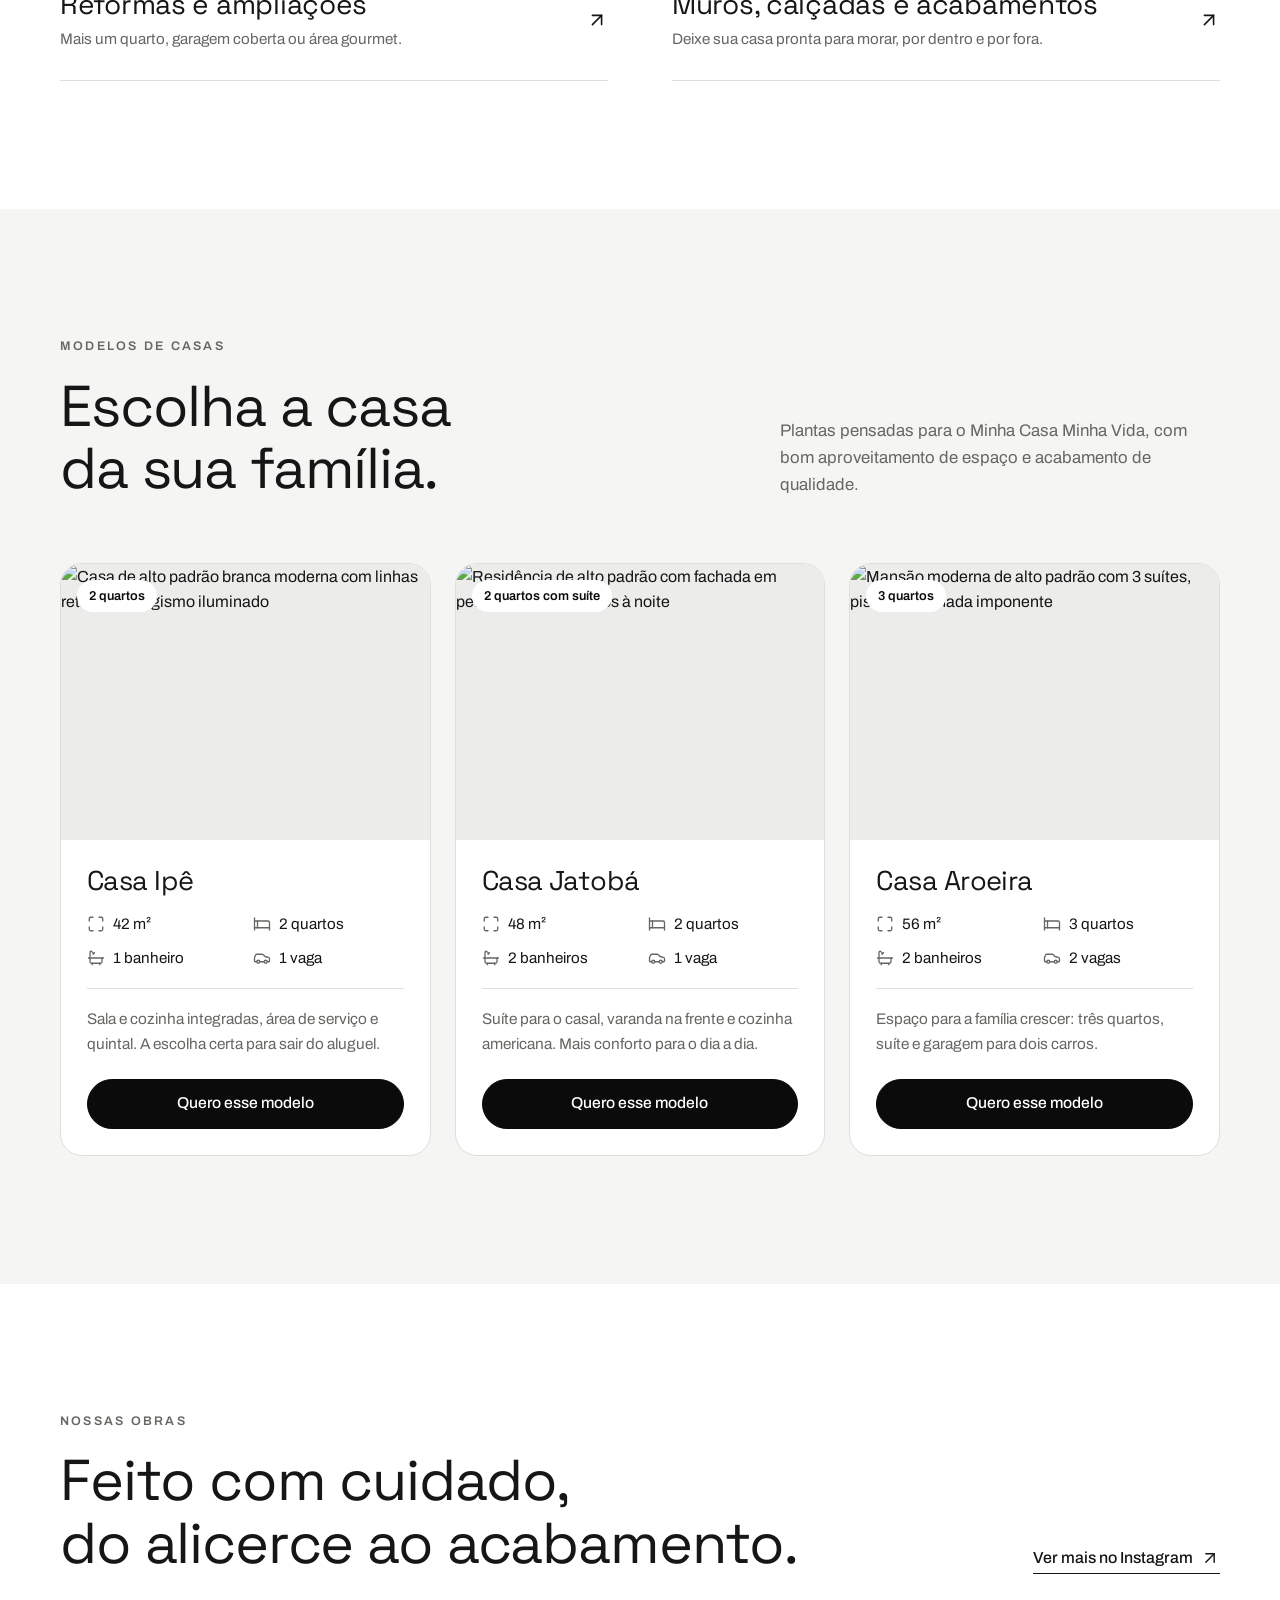
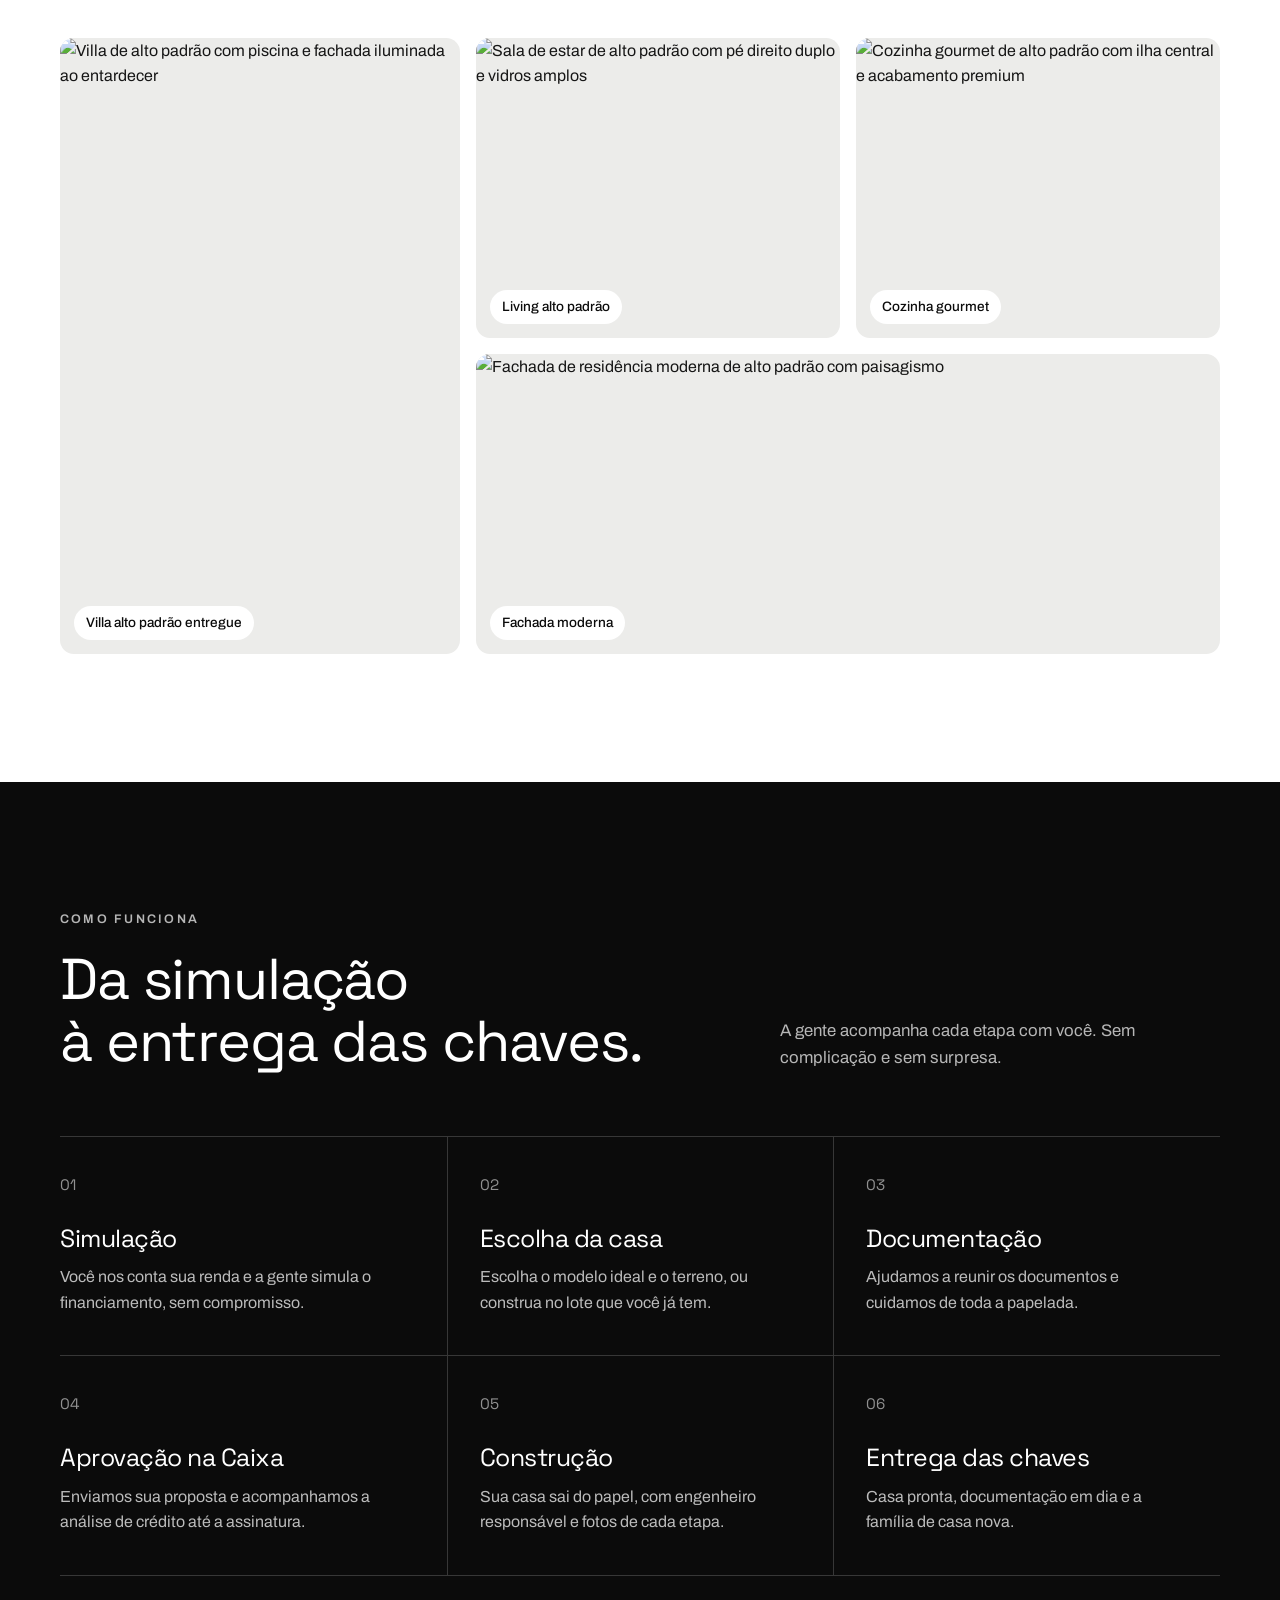
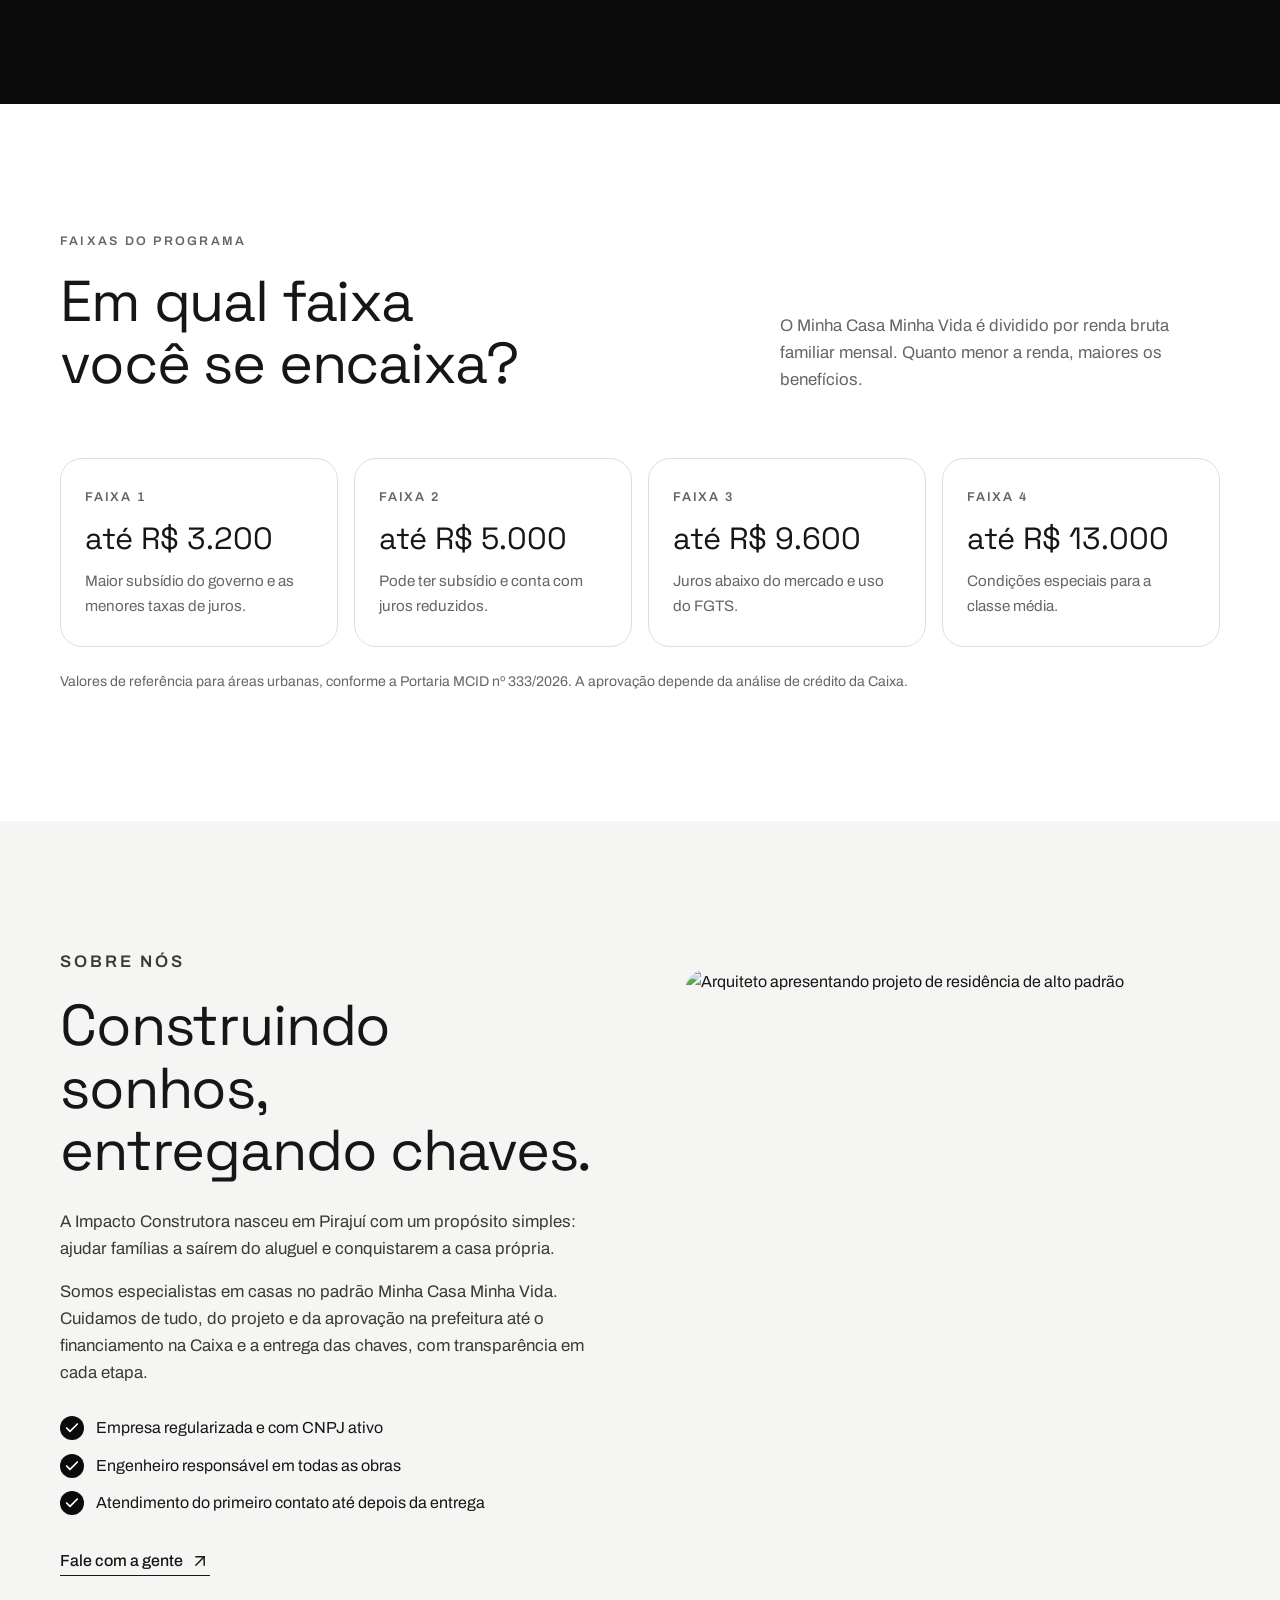
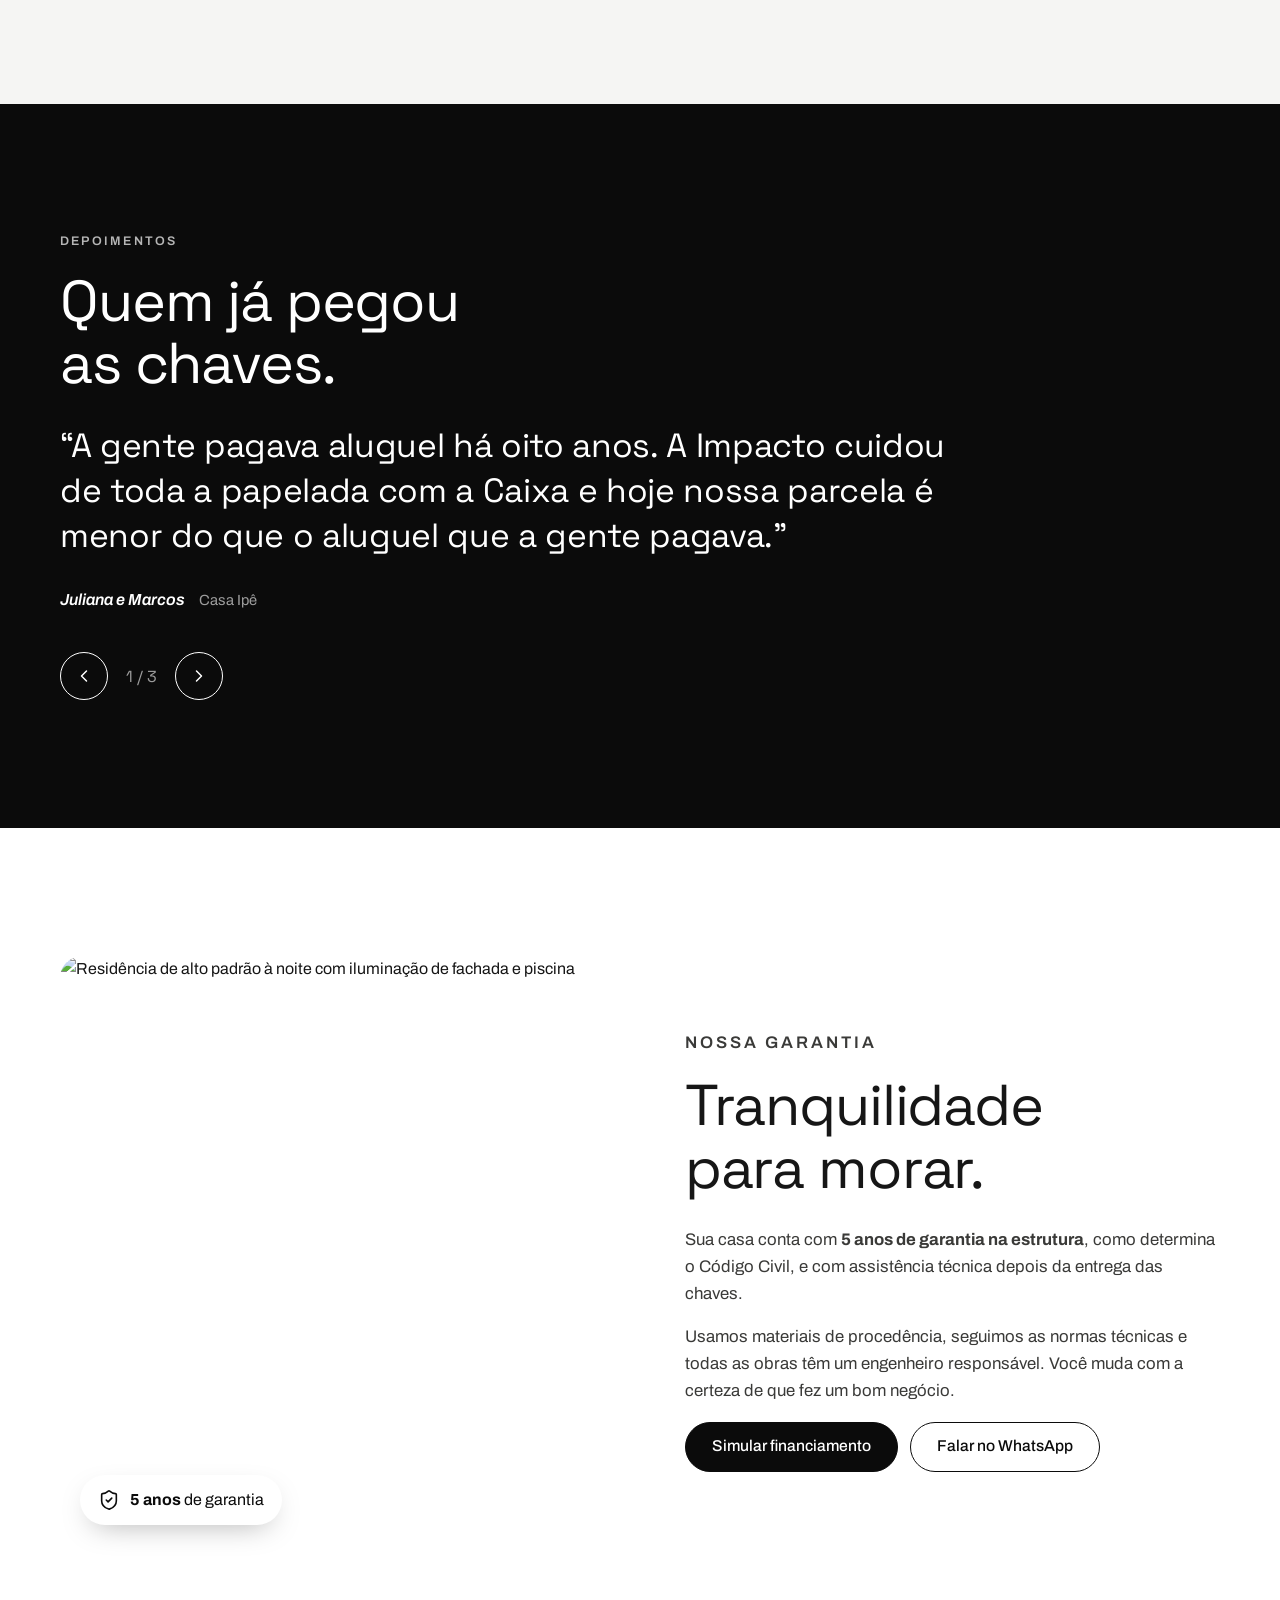
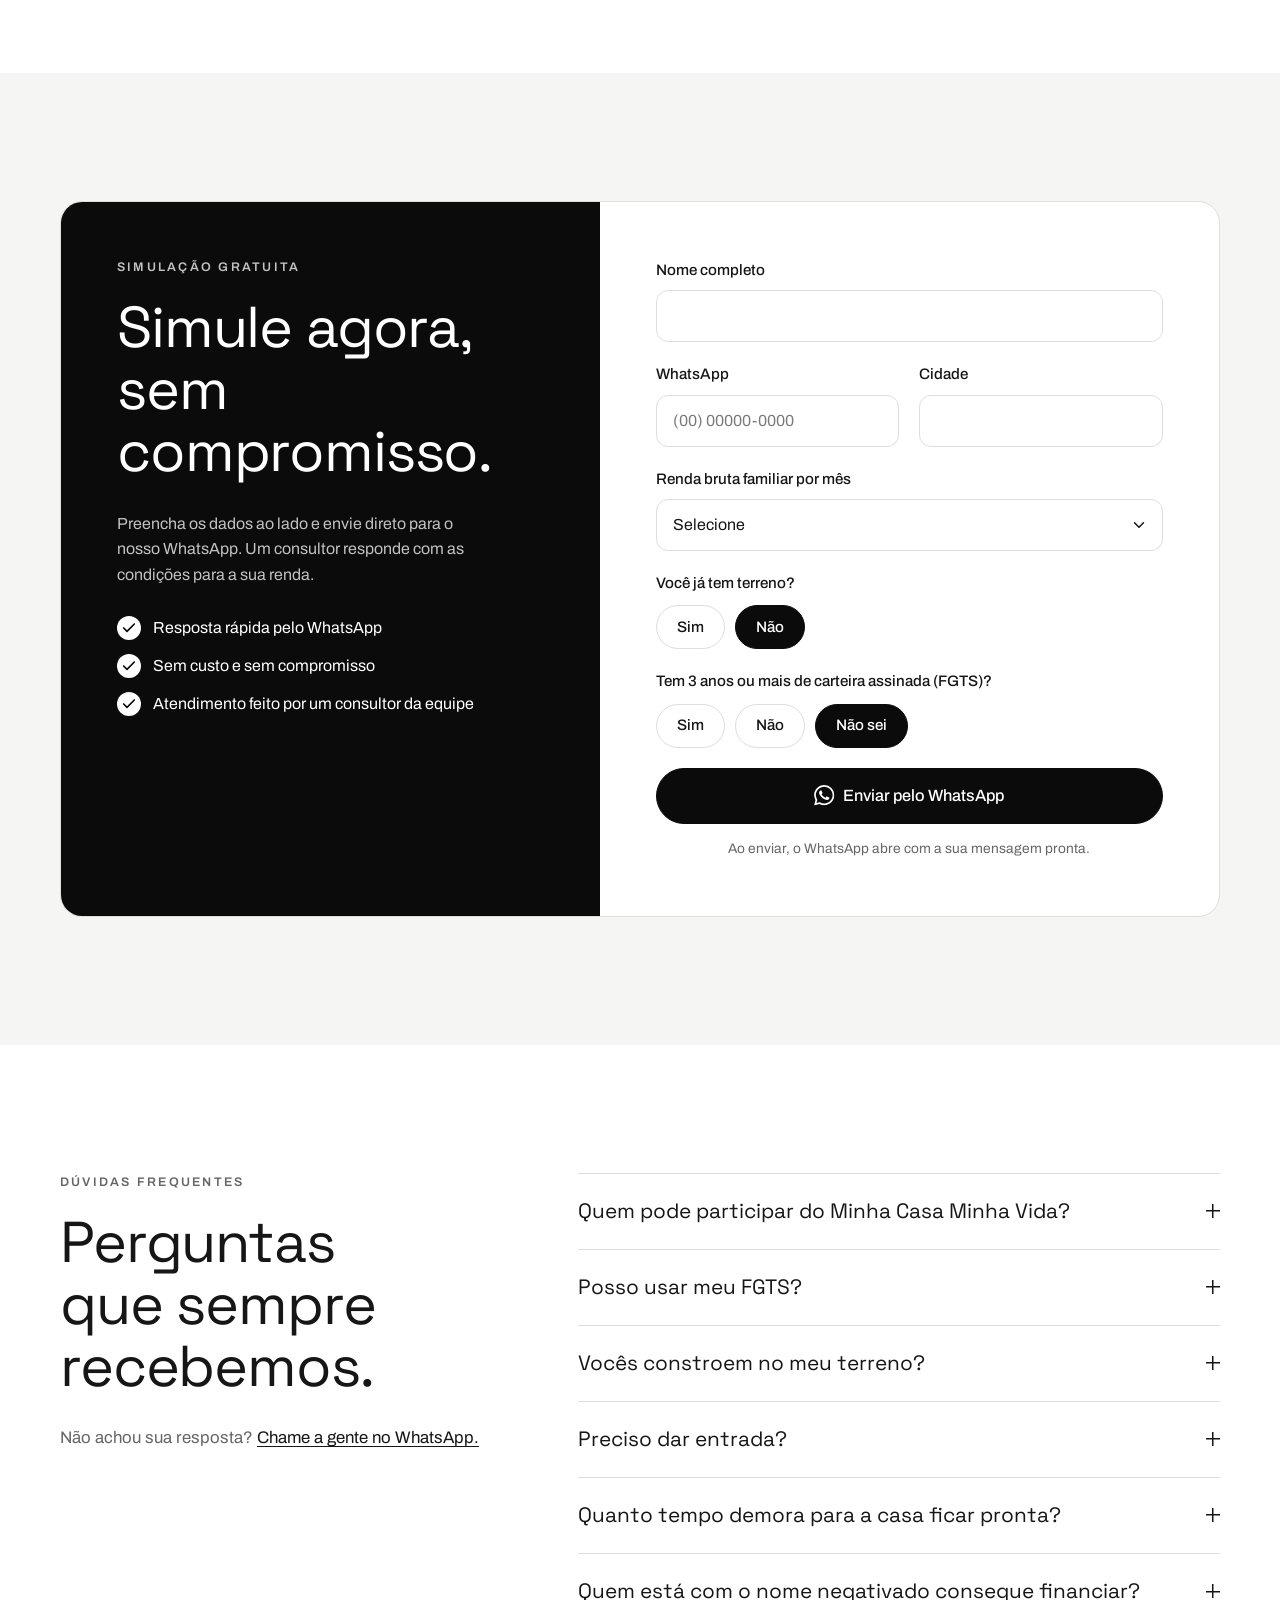
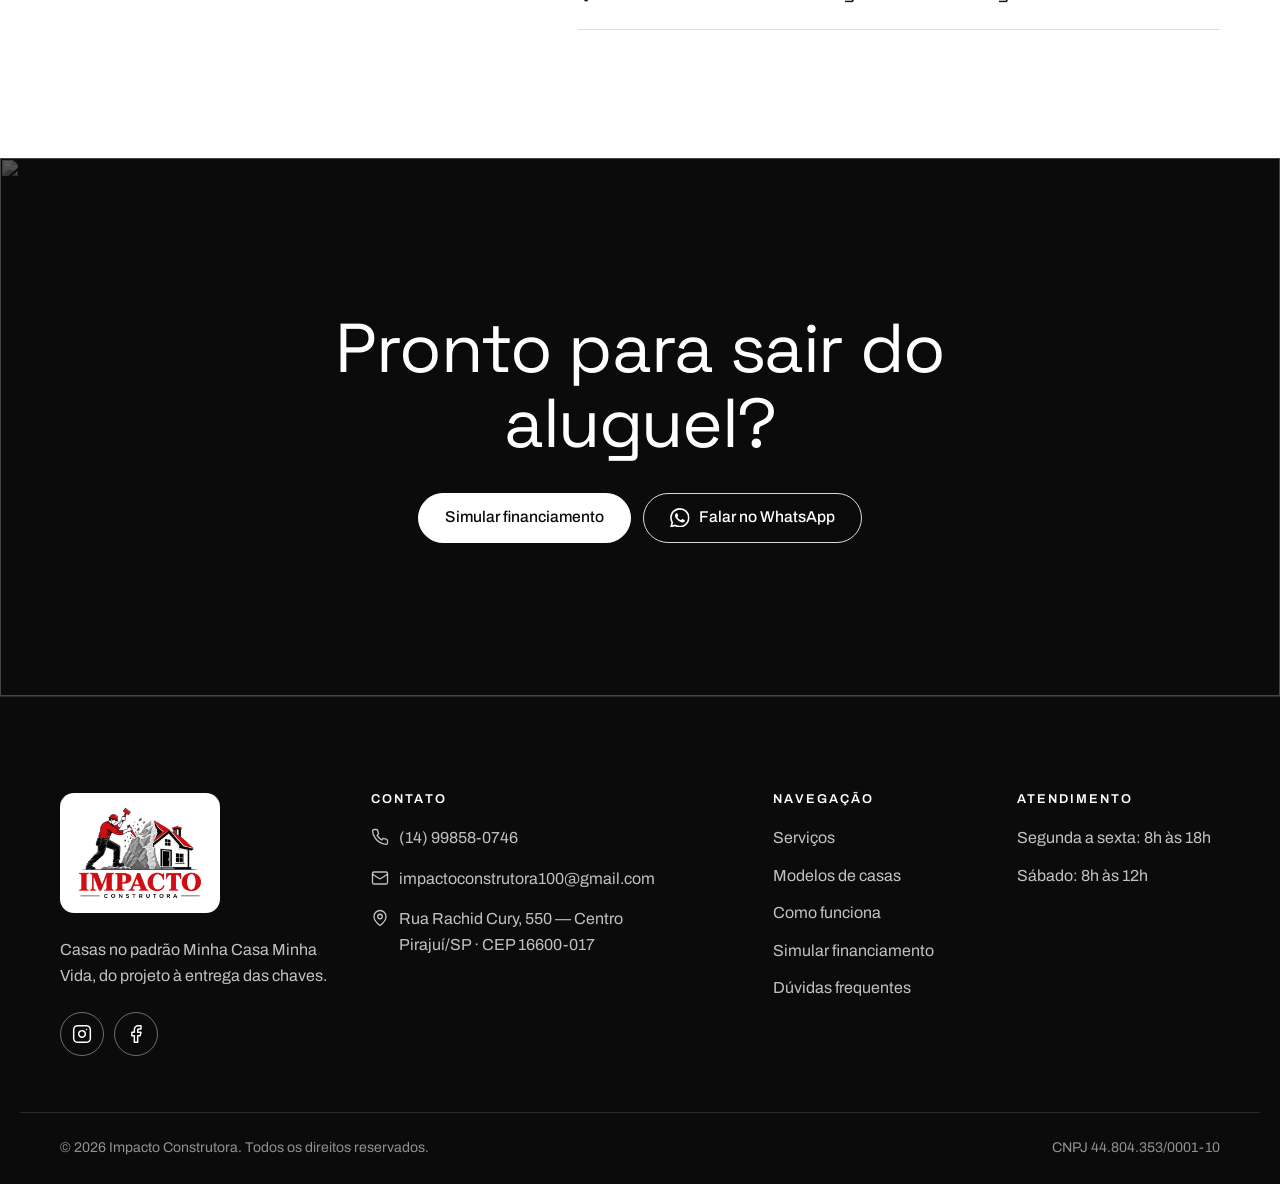
==== commit f17bdb21: "feat: nova capa — vídeo montado com clipes do Pexels + foto alto padrão - Vídeo de capa (19 s) começ" ====
--- a/index.html
+++ b/index.html
@@ -10,7 +10,9 @@
   <meta property="og:type" content="website">
   <meta property="og:title" content="Impacto Construtora | Casas Minha Casa Minha Vida em Pirajuí/SP">
   <meta property="og:description" content="Sua casa própria começa aqui. Casas no padrão Minha Casa Minha Vida, do projeto à entrega das chaves.">
-  <meta property="og:image" content="https://images.unsplash.com/photo-1600585154340-be6161a56a0c?auto=format&fit=crop&w=1200&h=630&q=75">
+  <meta property="og:image" content="https://chokitheproo.github.io/impacto-construtora/assets/video/hero-og.jpg">
+  <meta property="og:image:width" content="1200">
+  <meta property="og:image:height" content="630">
   <meta property="og:locale" content="pt_BR">
 
   <link rel="icon" href="favicon.svg" type="image/svg+xml">
@@ -20,16 +22,13 @@
   <link rel="preconnect" href="https://fonts.googleapis.com">
   <link rel="preconnect" href="https://fonts.gstatic.com" crossorigin>
   <link rel="preconnect" href="https://images.unsplash.com">
-  <!-- Foto do topo ALTO PADRÃO: casa de luxo moderna -->
-  <link rel="preload" as="image" fetchpriority="high"
-        imagesrcset="https://images.unsplash.com/photo-1600585154340-be6161a56a0c?auto=format&fit=crop&w=640&h=1100&q=70 640w,
-                     https://images.unsplash.com/photo-1600585154340-be6161a56a0c?auto=format&fit=crop&w=828&h=1400&q=65 828w,
-                     https://images.unsplash.com/photo-1600585154340-be6161a56a0c?auto=format&fit=crop&w=1080&h=1200&q=70 1080w,
-                     https://images.unsplash.com/photo-1600585154340-be6161a56a0c?auto=format&fit=crop&w=1920&h=1200&q=70 1920w"
-        imagesizes="100vw">
+  <!-- Foto do topo: a mesma cena que abre o vídeo (a troca foto → vídeo fica imperceptível) -->
+  <link rel="preload" as="image" type="image/webp" fetchpriority="high" href="assets/video/hero-poster-810.webp" media="(max-aspect-ratio: 3/4)">
+  <link rel="preload" as="image" type="image/webp" fetchpriority="high" href="assets/video/hero-poster-1440.webp" media="(min-aspect-ratio: 3001/4000) and (max-aspect-ratio: 4/3)">
+  <link rel="preload" as="image" type="image/webp" fetchpriority="high" href="assets/video/hero-poster-1920.webp" media="(min-aspect-ratio: 4001/3000)">
   <link href="https://fonts.googleapis.com/css2?family=Archivo:wght@400;500;600&family=Space+Grotesk:wght@400;600&display=swap" rel="stylesheet">
 
-  <link rel="stylesheet" href="css/style.css?v=3">
+  <link rel="stylesheet" href="css/style.css?v=6">
   <script>document.documentElement.classList.add('js');</script>
 
   <!-- Dados da empresa para o Google -->
@@ -88,8 +87,10 @@
   <header class="header" data-header>
     <div class="container header__inner">
       <a href="#inicio" class="logo" aria-label="Impacto Construtora — início">
-        <img class="logo__img logo__img--header logo__img--dark w-40 h-auto" src="assets/logo-principal-360-transp.png" alt="Impacto Construtora" width="160" height="48" decoding="async" fetchpriority="high">
-        <img class="logo__img logo__img--header logo__img--light w-40 h-auto" src="assets/logo-principal-360-white.png" alt="" aria-hidden="true" width="160" height="48" decoding="async" fetchpriority="high">
+        <picture>
+          <source type="image/webp" srcset="assets/logo-impacto-160.webp 1x, assets/logo-impacto-240.webp 2x">
+          <img class="logo__img" src="assets/logo-impacto-160.png" alt="Impacto Construtora" width="216" height="160" fetchpriority="high">
+        </picture>
       </a>
 
       <nav class="nav" id="menu" aria-label="Menu principal" data-nav>
@@ -113,22 +114,24 @@
 
     <!-- ===================== TOPO COM VÍDEO ===================== -->
     <section class="hero" id="inicio">
-      <!-- Foto ALTO PADRÃO — casa de luxo moderna (troca o vídeo enquanto carrega) -->
-      <img class="hero__poster"
-           src="https://images.unsplash.com/photo-1600585154340-be6161a56a0c?auto=format&fit=crop&w=1920&h=1200&q=70"
-           srcset="https://images.unsplash.com/photo-1600585154340-be6161a56a0c?auto=format&fit=crop&w=640&h=1100&q=70 640w,
-                     https://images.unsplash.com/photo-1600585154340-be6161a56a0c?auto=format&fit=crop&w=828&h=1400&q=65 828w,
-                   https://images.unsplash.com/photo-1600585154340-be6161a56a0c?auto=format&fit=crop&w=1080&h=1200&q=70 1080w,
-                   https://images.unsplash.com/photo-1600585154340-be6161a56a0c?auto=format&fit=crop&w=1920&h=1200&q=70 1920w"
-           sizes="100vw" alt="Casa de alto padrão moderna com fachada iluminada ao entardecer" width="1920" height="1200" fetchpriority="high" decoding="async">
+      <!-- Foto de abertura: primeiro quadro do vídeo (aparece enquanto o vídeo carrega
+           e fica no lugar dele em conexões lentas). Cada recorte tem o mesmo
+           enquadramento que o vídeo terá naquele formato de tela. -->
+      <picture>
+        <source media="(max-aspect-ratio: 3/4)" srcset="assets/video/hero-poster-810.webp" type="image/webp" width="810" height="1080">
+        <source media="(max-aspect-ratio: 4/3)" srcset="assets/video/hero-poster-1440.webp" type="image/webp" width="1440" height="1080">
+        <img class="hero__poster" src="assets/video/hero-poster-1920.webp"
+             alt="Casa de alto padrão moderna com fachada clara e varanda de vidro" width="1920" height="1080" fetchpriority="high" decoding="async">
+      </picture>
       <!--
-        VÍDEO PRINCIPAL: coloque seu vídeo em assets/video/hero.mp4
-        (MP4, 1920x1080, 10 a 20 segundos, sem som, até ~10 MB).
+        VÍDEO PRINCIPAL: montagem de vídeos gratuitos do Pexels (fachada, vista aérea,
+        obra, interior e casa pronta). Começa e termina na fachada para repetir sem corte.
+        Computador: assets/video/hero.mp4 (1920x1080) · Celular: assets/video/hero-mobile.mp4 (1280x720).
         Ele só começa a baixar depois que o resto da página carregou,
         e não é baixado em conexões lentas ou com economia de dados.
       -->
       <video class="hero__video" muted loop playsinline preload="none" aria-hidden="true"
-             data-hero-video data-src="assets/video/hero.mp4"></video>
+             data-hero-video data-src="assets/video/hero.mp4" data-src-mobile="assets/video/hero-mobile.mp4"></video>
       <div class="hero__overlay" aria-hidden="true"></div>
 
       <div class="container hero__content">
@@ -685,8 +688,11 @@
   <footer class="footer" id="contato">
     <div class="container footer__grid">
       <div class="footer__brand">
-        <a href="#inicio" class="logo logo--light" aria-label="Impacto Construtora — voltar ao início">
-          <img class="logo__img logo__img--footer w-40 h-auto" src="assets/logo-principal-360-white.png" alt="Impacto Construtora" width="160" height="48" loading="lazy" decoding="async">
+        <a href="#inicio" class="logo logo--card" aria-label="Impacto Construtora — voltar ao início">
+          <picture>
+            <source type="image/webp" srcset="assets/logo-impacto-160.webp 1x, assets/logo-impacto-240.webp 2x">
+            <img class="logo__img" src="assets/logo-impacto-160.png" alt="Impacto Construtora" width="216" height="160" loading="lazy" decoding="async">
+          </picture>
         </a>
         <p>Casas no padrão Minha Casa Minha Vida, do projeto à entrega das chaves.</p>
         <div class="socials">
@@ -744,6 +750,6 @@
     <svg class="icon icon--fill" aria-hidden="true"><use href="#i-whatsapp"/></svg>
   </a>
 
-  <script src="js/main.js?v=3" defer></script>
+  <script src="js/main.js?v=6" defer></script>
 </body>
 </html>
--- a/css/style.css
+++ b/css/style.css
@@ -21,7 +21,7 @@
 
   --radius: 14px;
   --radius-lg: 22px;
-  --header-h: 84px;
+  --header-h: 96px;
   --gutter: clamp(16px, 4vw, 40px);
   --section-y: clamp(72px, 10vw, 136px);
   --ease: cubic-bezier(.2, .7, .2, 1);
@@ -102,48 +102,30 @@
 .text-link { text-decoration: underline; text-underline-offset: 3px; color: var(--ink); }
 
 /* ---------- Cabeçalho ---------- */
+/* Sempre branco (como no site de referência) para a logo colorida aparecer inteira */
 .header {
   position: fixed; inset: 0 0 auto; z-index: 100;
   height: var(--header-h);
-  color: var(--white);
-  transition: background-color .3s var(--ease), color .3s var(--ease), box-shadow .3s var(--ease);
-}
-.header.is-scrolled, .header.is-open {
   background: var(--white); color: var(--black);
-  box-shadow: 0 1px 0 var(--gray-200);
-}
+  transition: box-shadow .3s var(--ease);
+}
+.header.is-scrolled, .header.is-open { box-shadow: 0 1px 0 var(--gray-200), 0 10px 24px -18px rgba(0,0,0,.35); }
 .header__inner { height: 100%; display: flex; align-items: center; justify-content: space-between; gap: 24px; }
 
 .logo { display: inline-flex; align-items: center; flex-shrink: 0; }
-.logo__img { display: block; height: 38px; width: auto; object-fit: contain; }
-/* w-40 h-auto — Tailwind: 10rem (160px) de largura, altura proporcional */
-.w-40 { width: 10rem; }
-.h-auto { height: auto; }
-.logo__img--header { width: 10rem; height: auto; max-height: 62px; border-radius: 10px; }
-.logo__img--footer { width: 11rem; height: auto; max-height: 72px; border-radius: 10px; }
-.logo__img--light { display: none; }
-/* Logo branco no topo (sobre a foto/hero) e logo escuro quando o header fica branco */
-.header:not(.is-scrolled):not(.is-open) .logo__img--dark { display: none; }
-.header:not(.is-scrolled):not(.is-open) .logo__img--light { display: block; }
-.header.is-scrolled .logo__img--light,
-.header.is-open .logo__img--light { display: none; }
-.header.is-scrolled .logo__img--dark,
-.header.is-open .logo__img--dark { display: block; }
-/* Ajuste dos lados — respira da borda e separa do menu */
-.header__inner { padding-left: 8px; padding-right: 8px; }
-.logo--light .logo__img { width: 11rem; height: auto; max-height: 72px; }
+.logo__img { display: block; width: auto; height: 76px; }
+/* No rodapé escuro a logo fica num cartão branco, para não sumir o "CONSTRUTORA" preto */
+.logo--card { background: var(--white); padding: 14px 18px; border-radius: var(--radius); margin-bottom: 24px; }
+.logo--card .logo__img { height: 92px; }
+
 @media (max-width: 960px) {
-  .logo__img--header { width: 8.5rem; max-height: 54px; }
-  .logo__img--footer { width: 9rem; }
-  .header__inner { padding-left: 4px; padding-right: 4px; }
-}
-.logo__icon {
-  width: 38px; height: 38px; fill: none; stroke: currentColor;
-  stroke-width: 2.6; stroke-linecap: round; stroke-linejoin: round;
-}
-.logo__text { display: flex; flex-direction: column; line-height: 1; }
-.logo__text strong { font-family: var(--font-head); font-weight: 600; font-size: 1.18rem; letter-spacing: .08em; }
-.logo__text small { font-size: .62rem; letter-spacing: .32em; margin-top: 4px; }
+  :root { --header-h: 80px; }
+  .logo__img { height: 62px; }
+}
+@media (max-width: 560px) {
+  :root { --header-h: 76px; }
+  .logo__img { height: 60px; }
+}
 
 .nav__list { display: flex; align-items: center; gap: 30px; }
 .nav__link { font-size: .95rem; position: relative; padding-block: 6px; }
@@ -153,7 +135,6 @@
   transition: transform .25s var(--ease);
 }
 .nav__link:hover::after { transform: scaleX(1); }
-.header:not(.is-scrolled):not(.is-open) .nav__cta .btn { background: var(--white); color: var(--black); border-color: var(--white); }
 
 .menu-toggle {
   display: none; width: 44px; height: 44px; place-items: center;
@@ -162,7 +143,6 @@
 .menu-toggle .icon { width: 26px; height: 26px; }
 
 @media (max-width: 960px) {
-  :root { --header-h: 68px; }
   .menu-toggle { display: grid; }
   .nav {
     position: fixed; inset: var(--header-h) 0 0; z-index: 99;
@@ -508,7 +488,6 @@
 /* ---------- Rodapé ---------- */
 .footer { background: var(--black); color: rgba(255,255,255,.75); padding-top: clamp(64px, 8vw, 96px); border-top: 1px solid rgba(255,255,255,.12); }
 .footer__grid { display: grid; grid-template-columns: 1.2fr 1.6fr .9fr .9fr; gap: 40px; padding-bottom: 56px; }
-.logo--light { color: var(--white); margin-bottom: 20px; }
 .footer__brand p { max-width: 34ch; }
 .footer__title { font-family: var(--font-body); font-size: .8rem; font-weight: 600; letter-spacing: .16em; text-transform: uppercase; color: var(--white); margin-bottom: 18px; }
 .footer__list { display: grid; gap: 12px; }
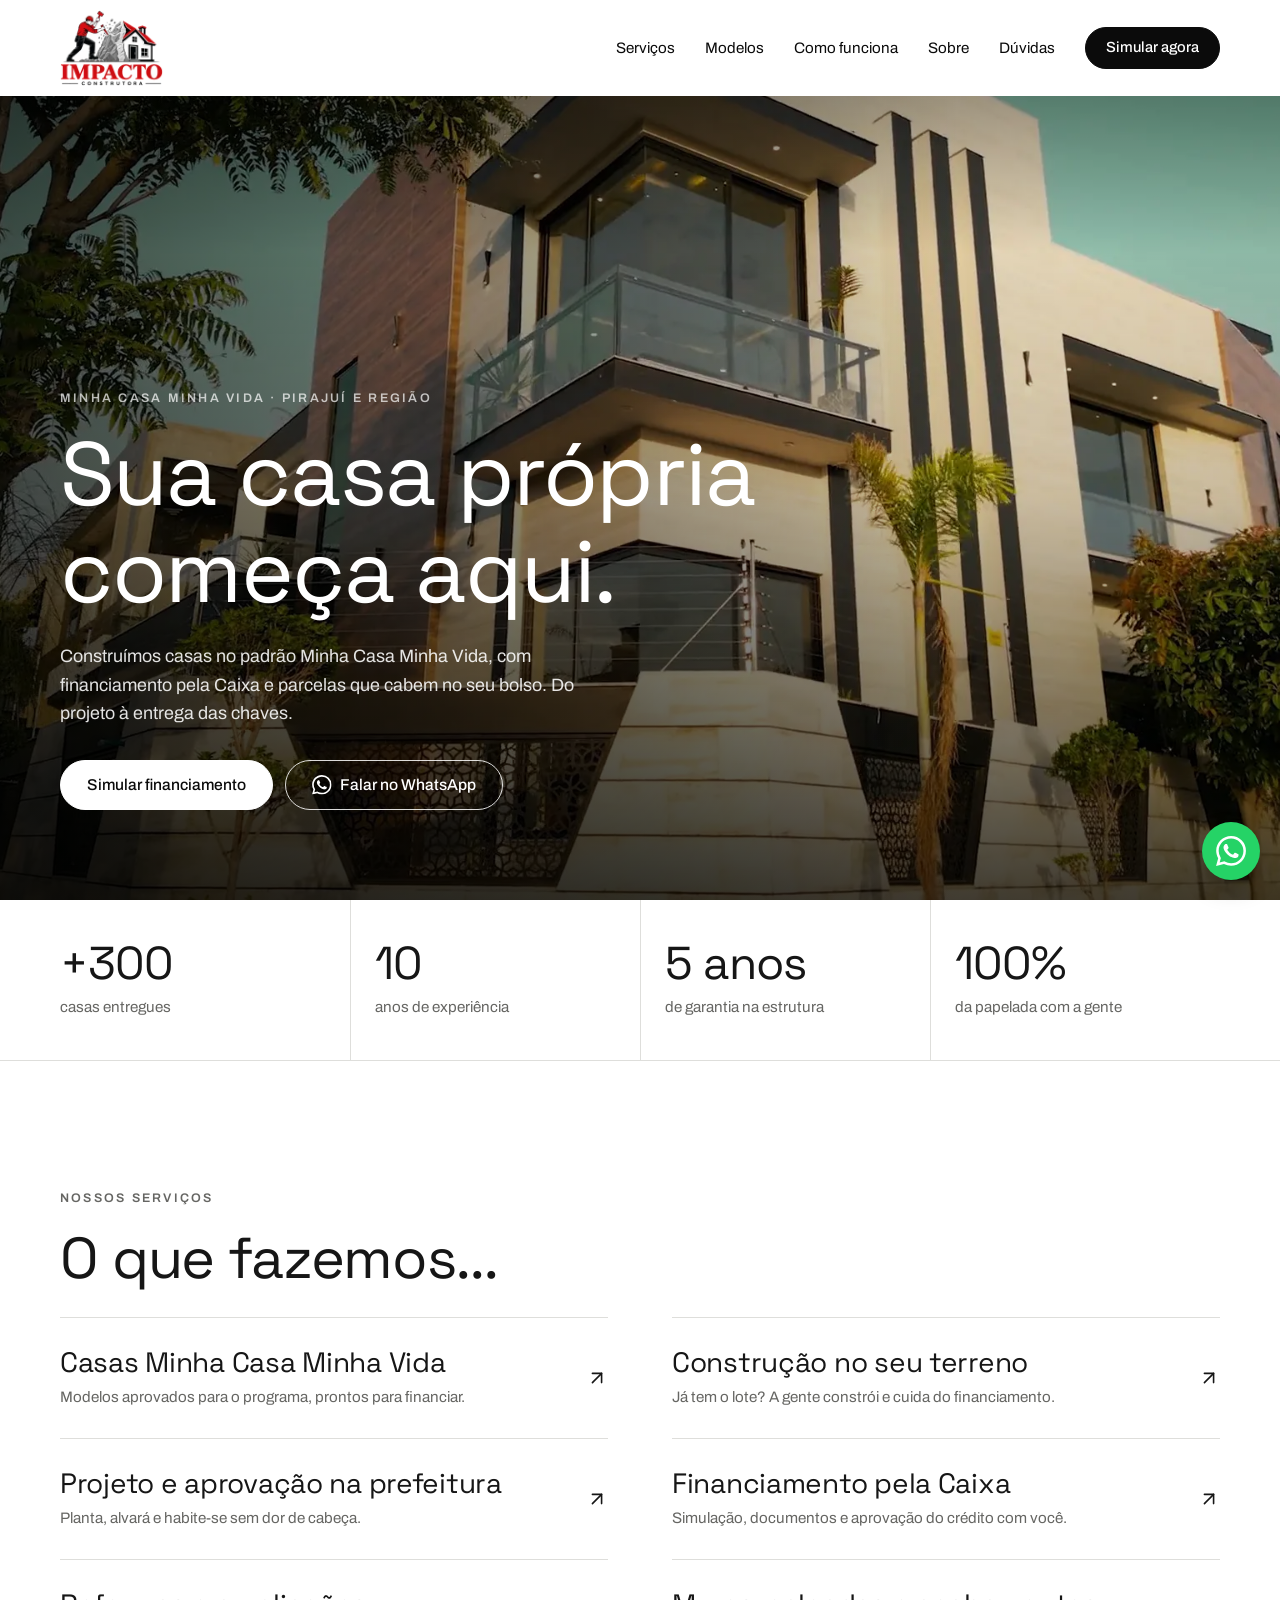
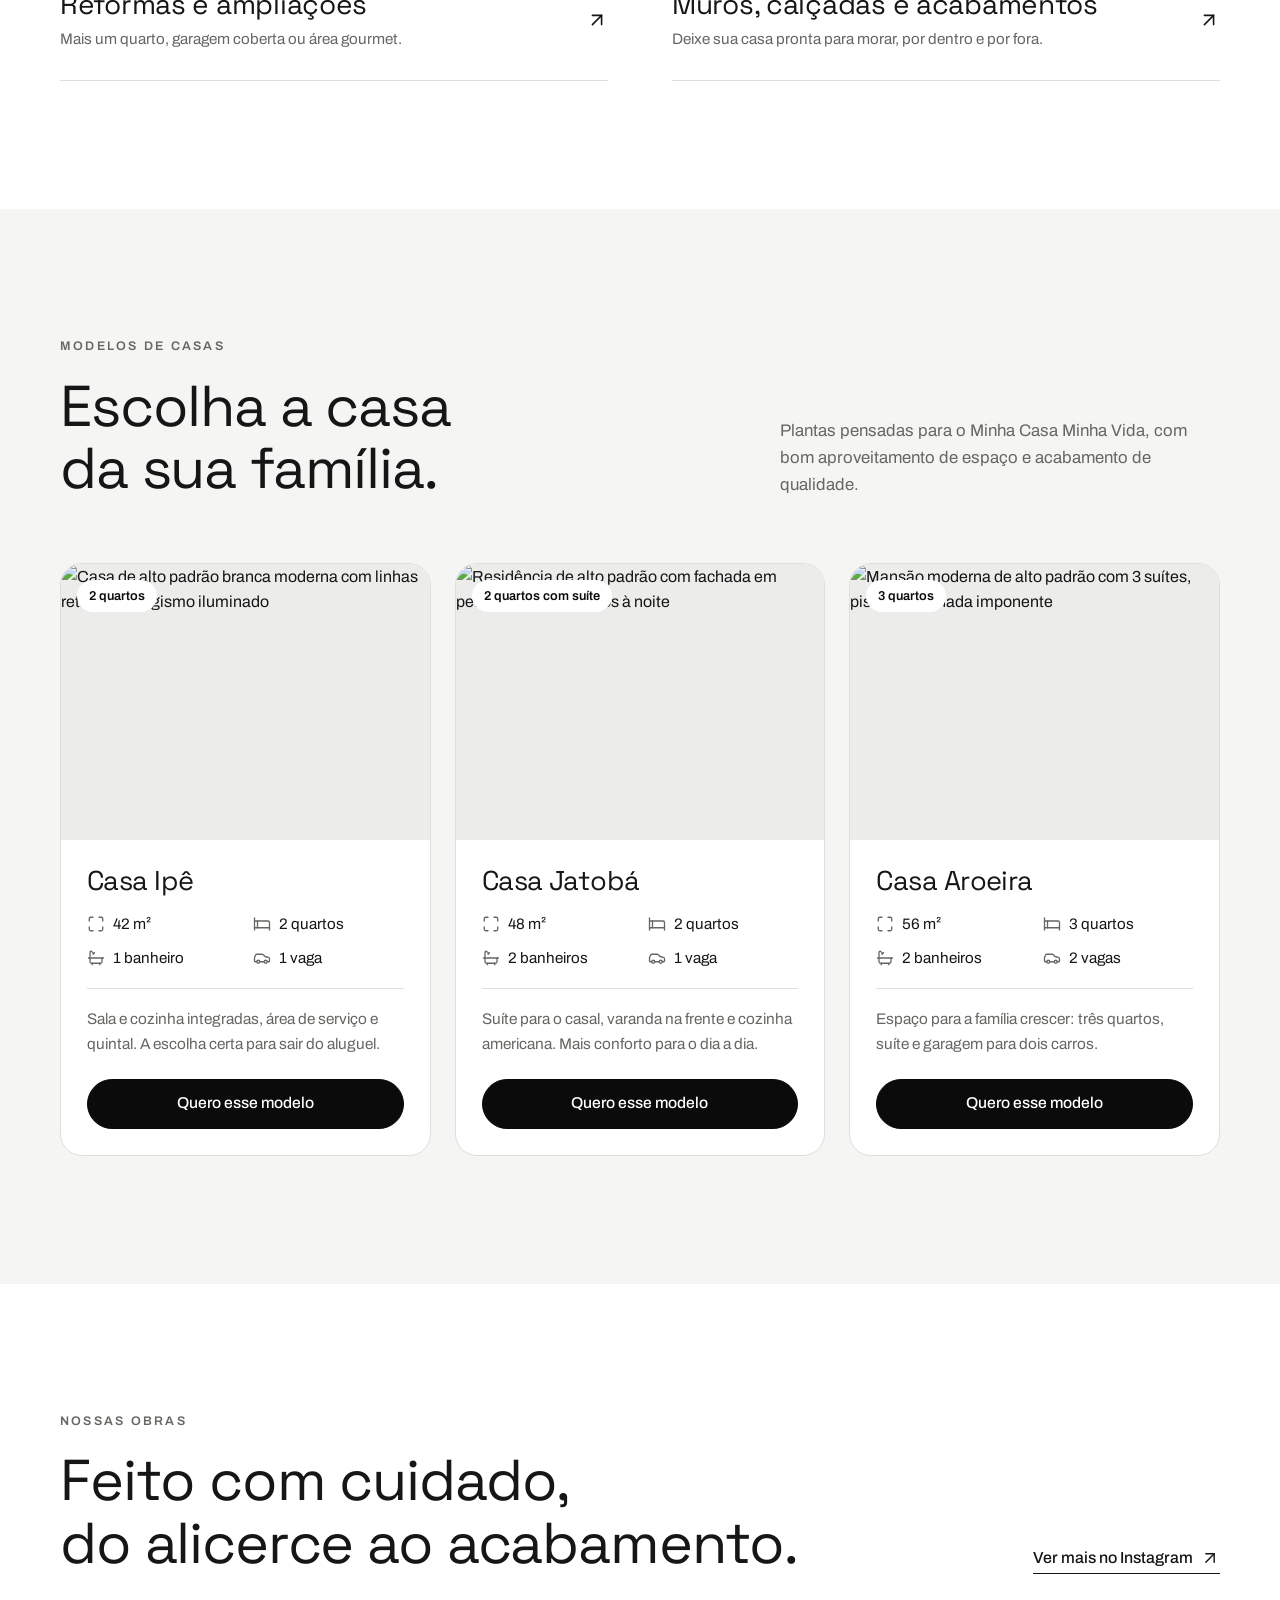
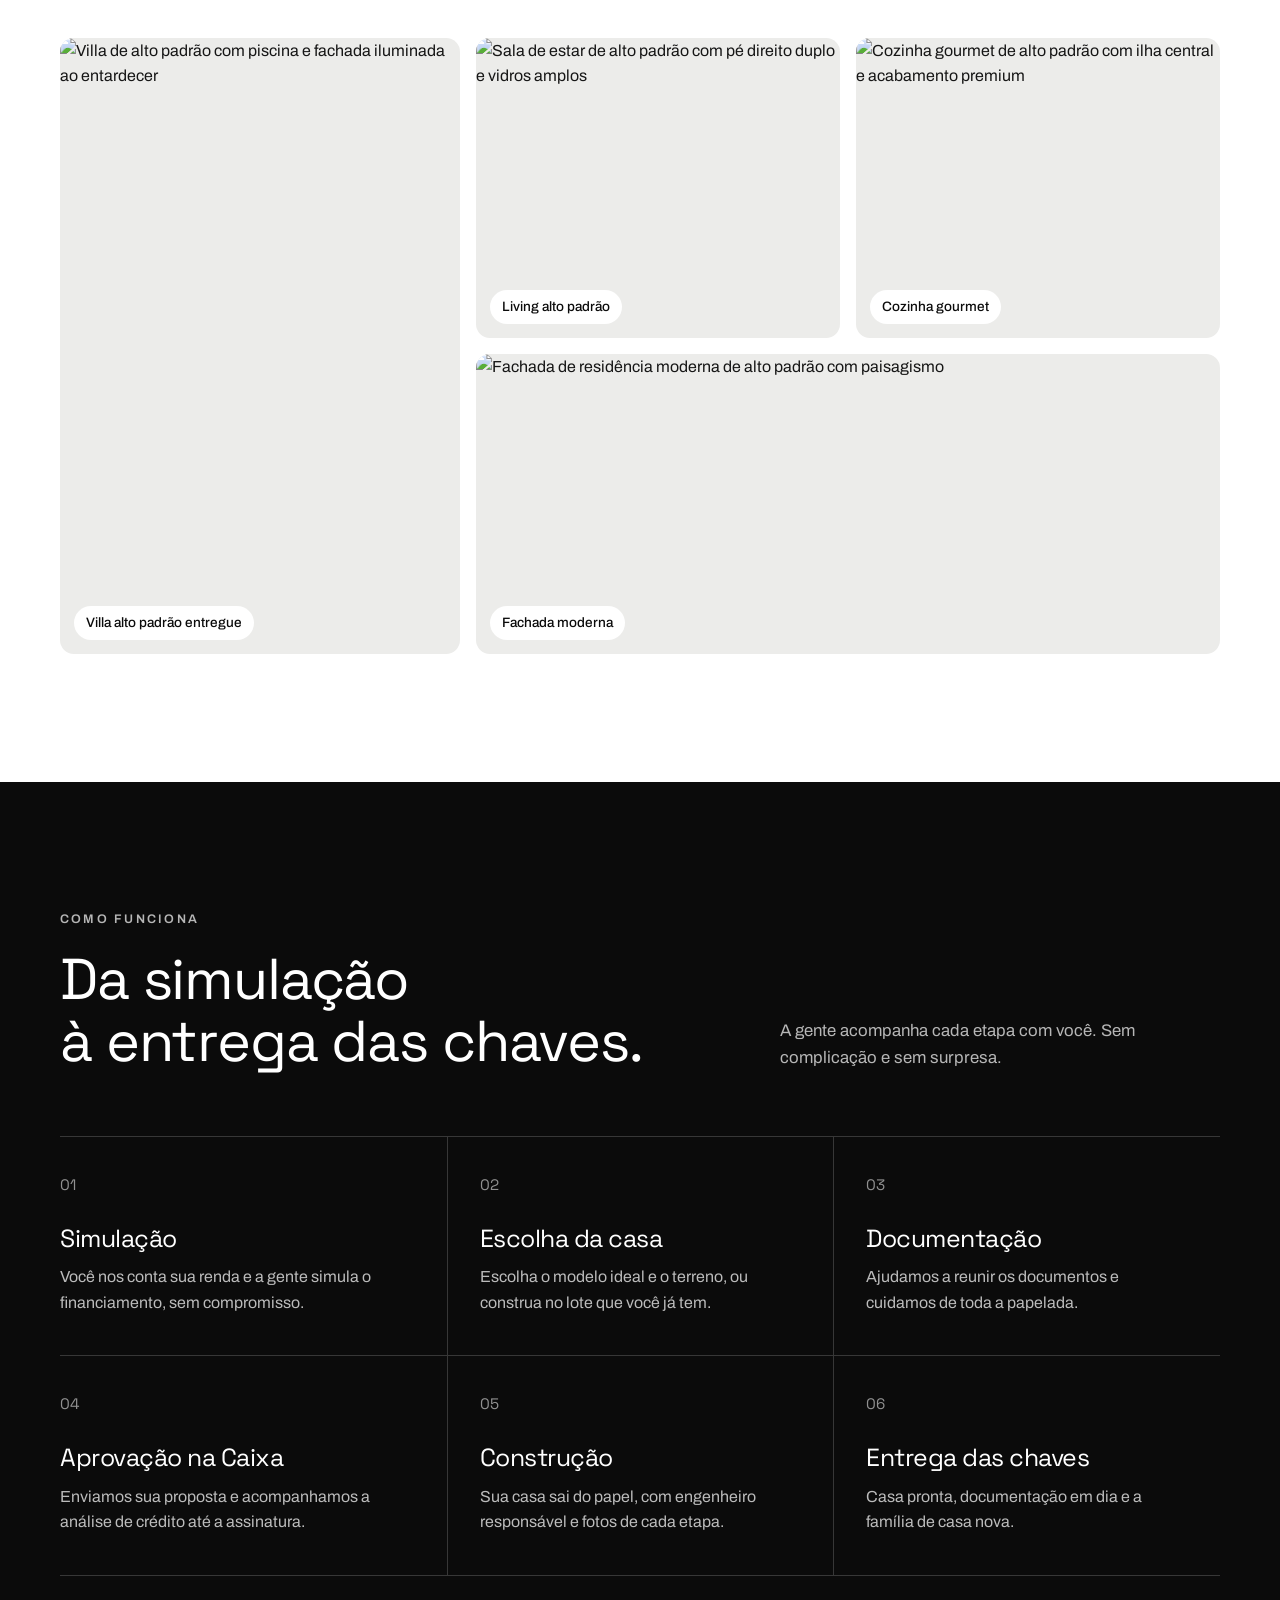
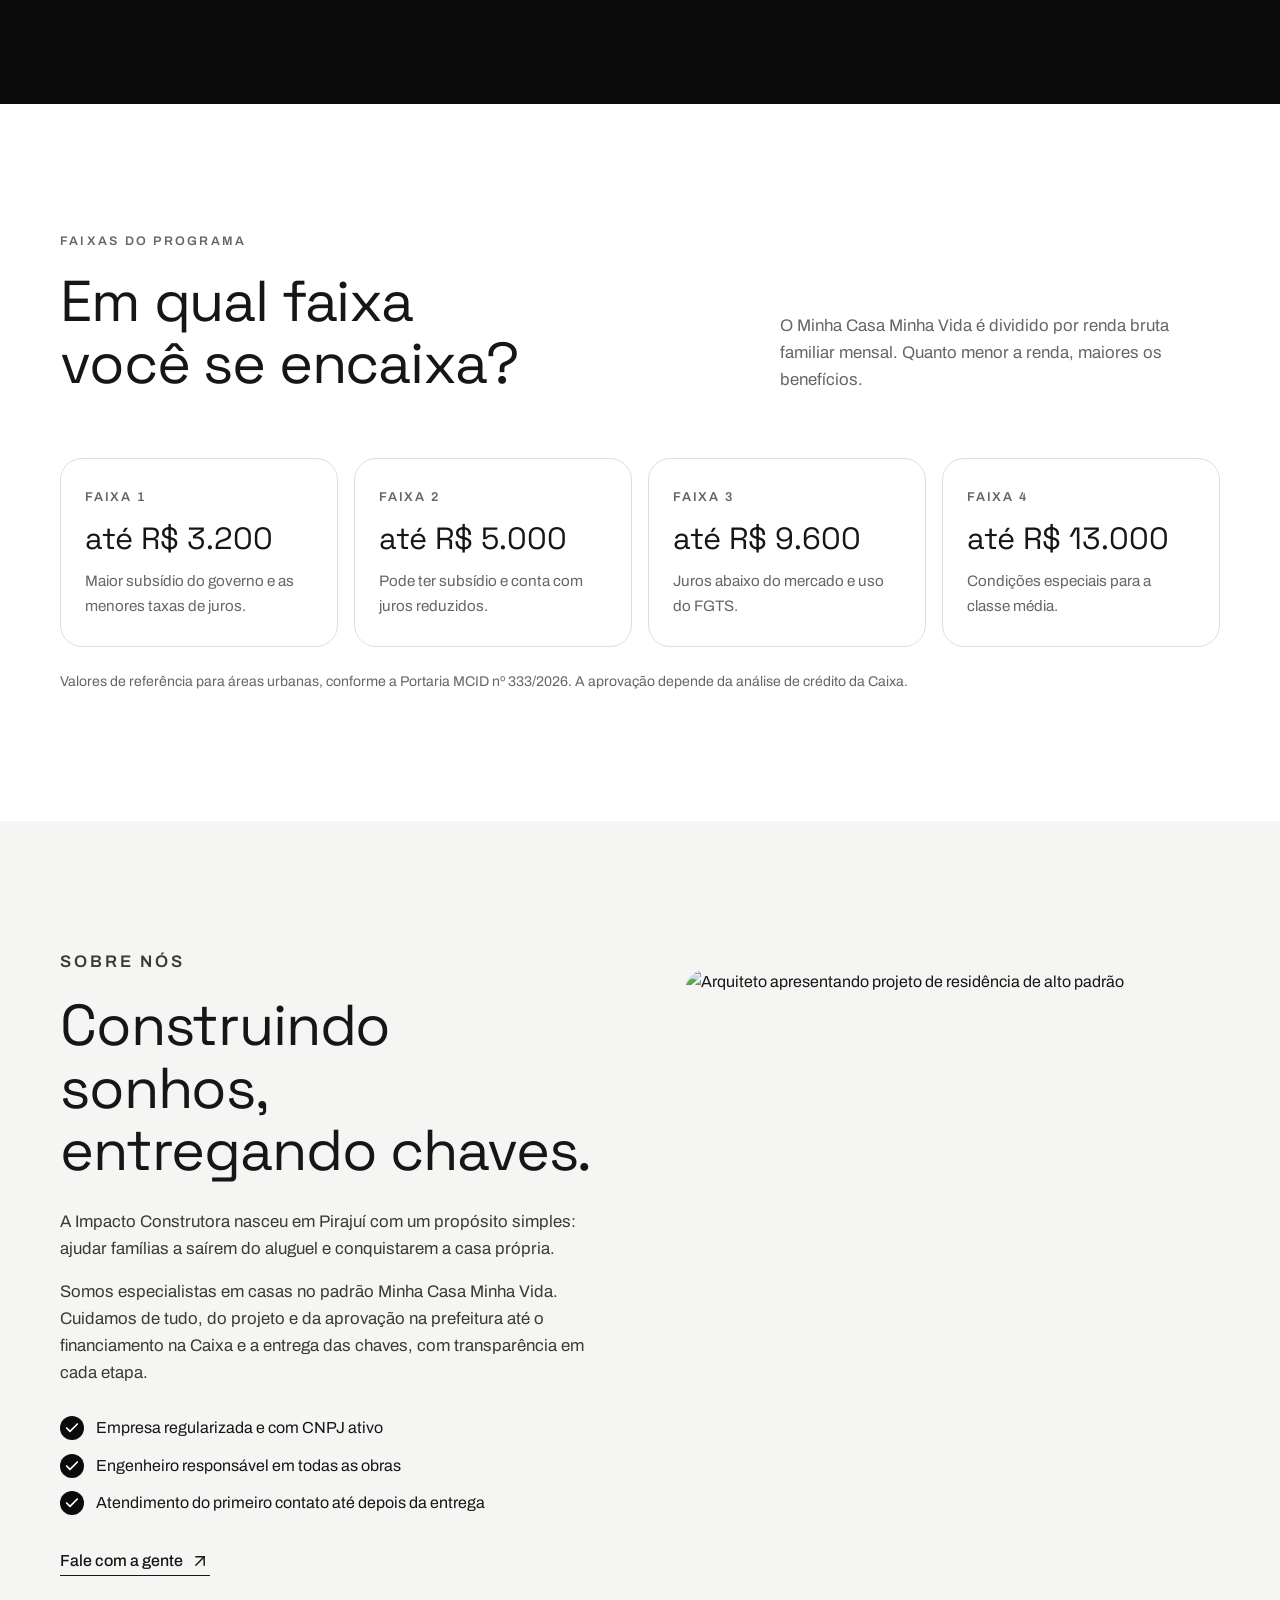
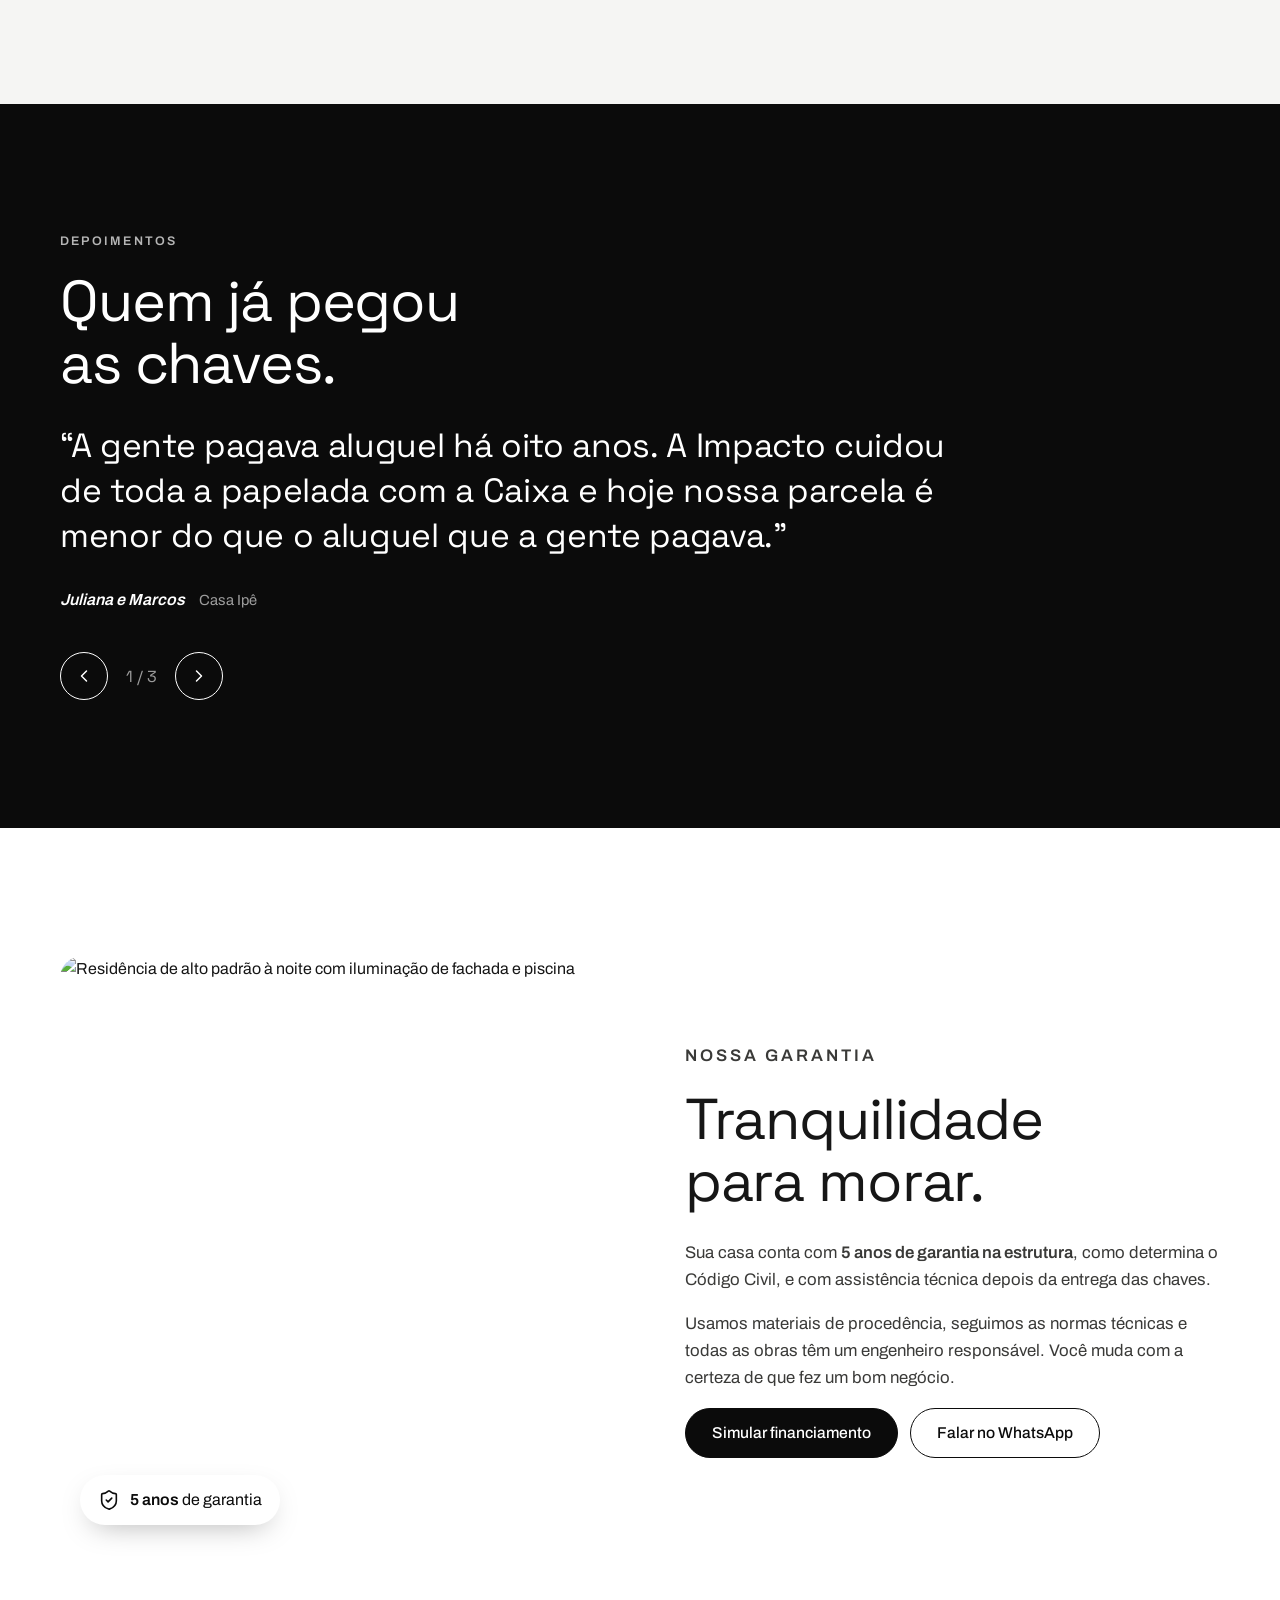
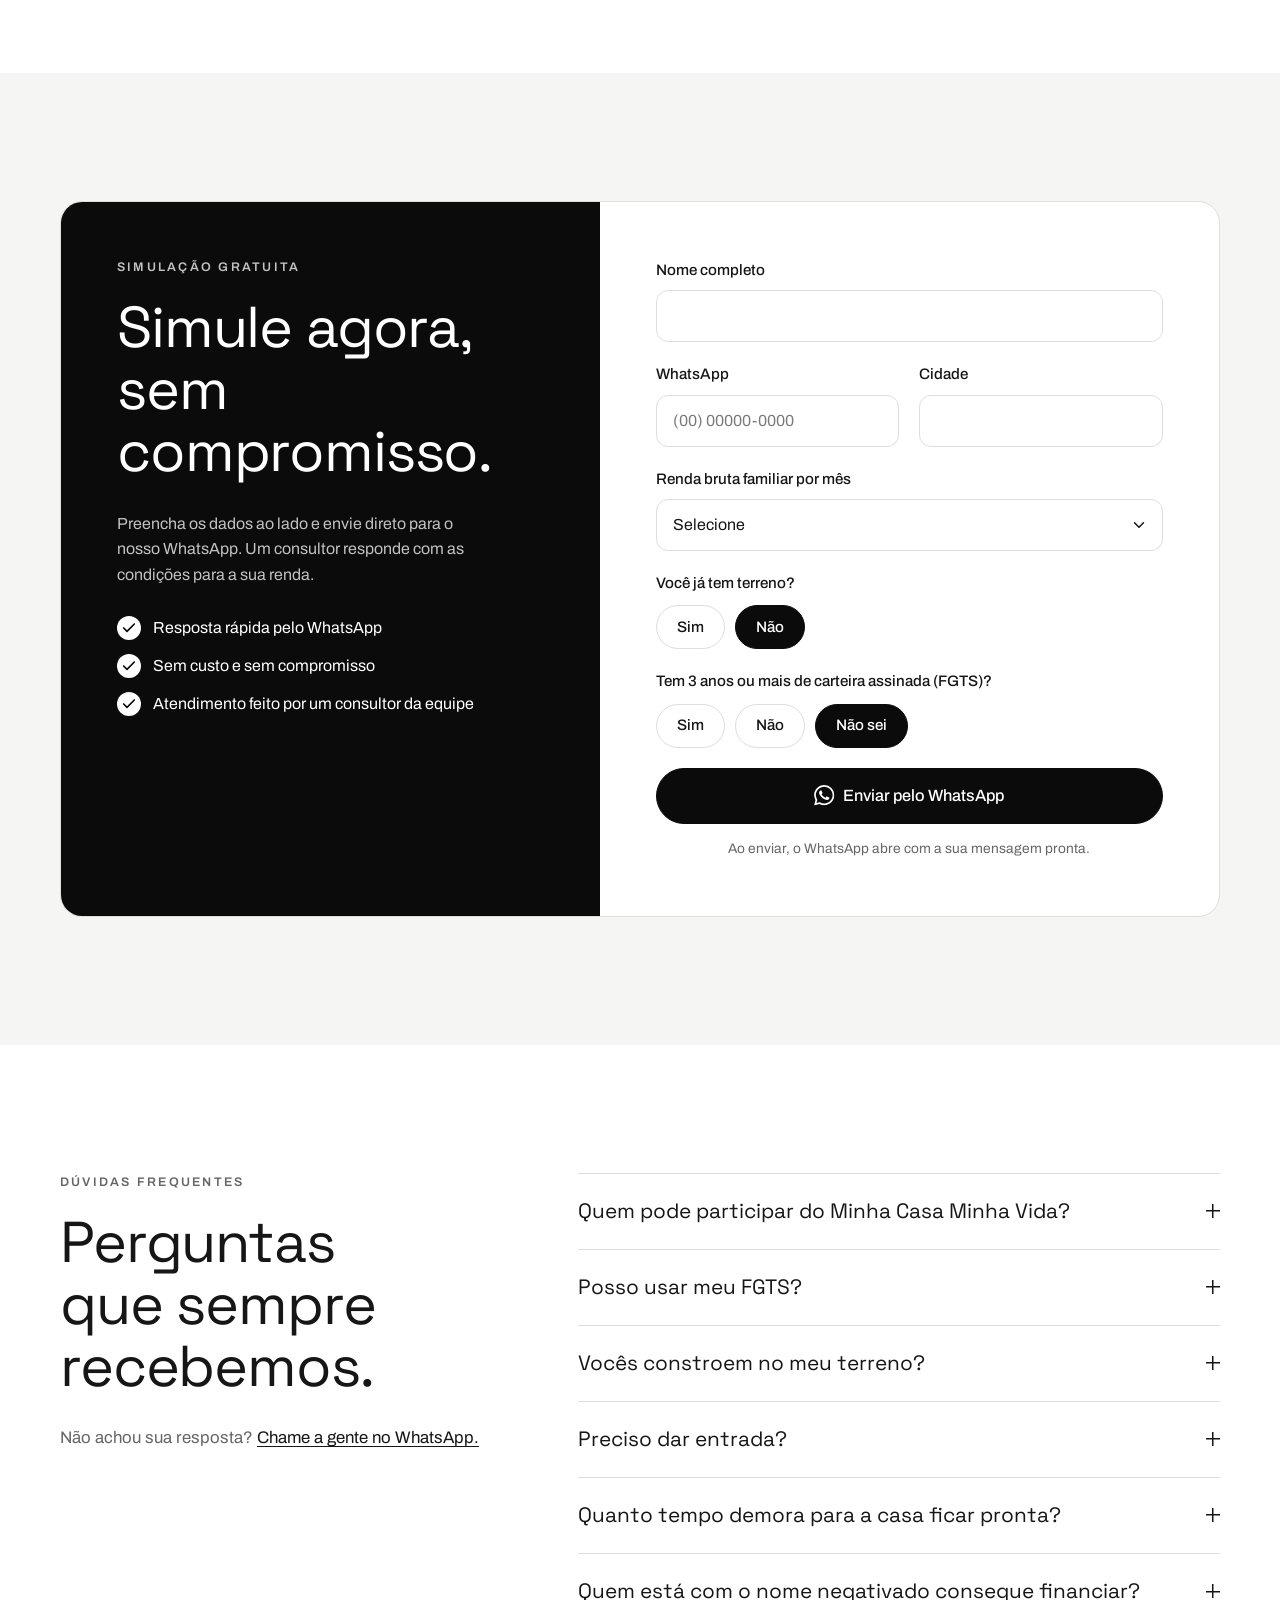
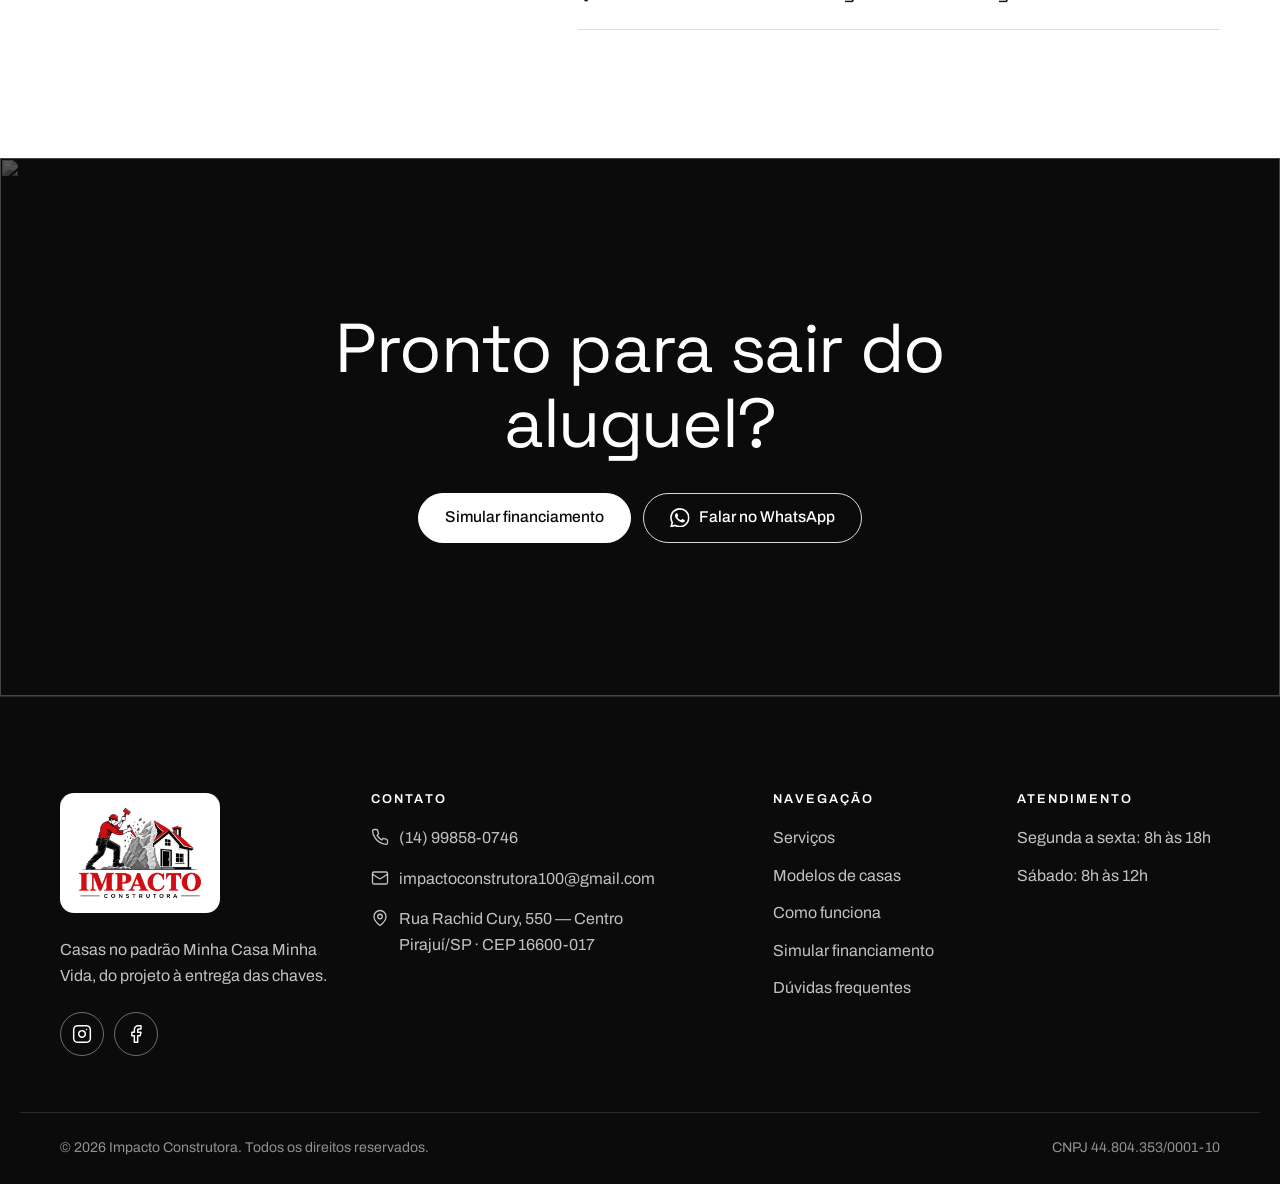
==== commit 3174be21: "perf: vídeo da capa roda sozinho, sem botão, e o site carrega mais rápido - Remove o botão de play/p" ====
--- a/index.html
+++ b/index.html
@@ -19,16 +19,15 @@
   <link rel="icon" href="favicon.png" type="image/png" sizes="64x64">
   <link rel="apple-touch-icon" href="assets/apple-touch-icon.png" sizes="360x360">
 
-  <link rel="preconnect" href="https://fonts.googleapis.com">
-  <link rel="preconnect" href="https://fonts.gstatic.com" crossorigin>
+  <link rel="preload" href="assets/fonts/space-grotesk-latin.woff2" as="font" type="font/woff2" crossorigin>
+  <link rel="preload" href="assets/fonts/archivo-latin.woff2" as="font" type="font/woff2" crossorigin>
   <link rel="preconnect" href="https://images.unsplash.com">
   <!-- Foto do topo: a mesma cena que abre o vídeo (a troca foto → vídeo fica imperceptível) -->
   <link rel="preload" as="image" type="image/webp" fetchpriority="high" href="assets/video/hero-poster-810.webp" media="(max-aspect-ratio: 3/4)">
   <link rel="preload" as="image" type="image/webp" fetchpriority="high" href="assets/video/hero-poster-1440.webp" media="(min-aspect-ratio: 3001/4000) and (max-aspect-ratio: 4/3)">
   <link rel="preload" as="image" type="image/webp" fetchpriority="high" href="assets/video/hero-poster-1920.webp" media="(min-aspect-ratio: 4001/3000)">
-  <link href="https://fonts.googleapis.com/css2?family=Archivo:wght@400;500;600&family=Space+Grotesk:wght@400;600&display=swap" rel="stylesheet">
-
-  <link rel="stylesheet" href="css/style.css?v=6">
+
+  <link rel="stylesheet" href="css/style.css?v=7">
   <script>document.documentElement.classList.add('js');</script>
 
   <!-- Dados da empresa para o Google -->
@@ -64,8 +63,6 @@
       <symbol id="i-right" viewBox="0 0 24 24"><path d="m9 18 6-6-6-6"/></symbol>
       <symbol id="i-menu" viewBox="0 0 24 24"><path d="M4 7h16"/><path d="M4 12h16"/><path d="M4 17h16"/></symbol>
       <symbol id="i-close" viewBox="0 0 24 24"><path d="M18 6 6 18"/><path d="m6 6 12 12"/></symbol>
-      <symbol id="i-pause" viewBox="0 0 24 24"><rect x="14" y="4" width="4" height="16" rx="1"/><rect x="6" y="4" width="4" height="16" rx="1"/></symbol>
-      <symbol id="i-play" viewBox="0 0 24 24"><path d="M6 3l14 9-14 9z"/></symbol>
       <symbol id="i-bed" viewBox="0 0 24 24"><path d="M2 4v16"/><path d="M2 8h18a2 2 0 0 1 2 2v10"/><path d="M2 17h20"/><path d="M6 8v9"/></symbol>
       <symbol id="i-bath" viewBox="0 0 24 24"><path d="M9 6 6.5 3.5a1.5 1.5 0 0 0-1-.5C4.68 3 4 3.68 4 4.5V17a2 2 0 0 0 2 2h12a2 2 0 0 0 2-2v-5"/><path d="M10 5 8 7"/><path d="M2 12h20"/><path d="M7 19v2"/><path d="M17 19v2"/></symbol>
       <symbol id="i-area" viewBox="0 0 24 24"><path d="M8 3H5a2 2 0 0 0-2 2v3"/><path d="M21 8V5a2 2 0 0 0-2-2h-3"/><path d="M3 16v3a2 2 0 0 0 2 2h3"/><path d="M16 21h3a2 2 0 0 0 2-2v-3"/></symbol>
@@ -126,11 +123,11 @@
       <!--
         VÍDEO PRINCIPAL: montagem de vídeos gratuitos do Pexels (fachada, vista aérea,
         obra, interior e casa pronta). Começa e termina na fachada para repetir sem corte.
-        Computador: assets/video/hero.mp4 (1920x1080) · Celular: assets/video/hero-mobile.mp4 (1280x720).
+        Computador: assets/video/hero.mp4 (1600x900) · Celular em pé: assets/video/hero-mobile.mp4 (600x800, vertical).
         Ele só começa a baixar depois que o resto da página carregou,
         e não é baixado em conexões lentas ou com economia de dados.
       -->
-      <video class="hero__video" muted loop playsinline preload="none" aria-hidden="true"
+      <video class="hero__video" muted autoplay loop playsinline disablepictureinpicture preload="none" aria-hidden="true" tabindex="-1"
              data-hero-video data-src="assets/video/hero.mp4" data-src-mobile="assets/video/hero-mobile.mp4"></video>
       <div class="hero__overlay" aria-hidden="true"></div>
 
@@ -146,10 +143,6 @@
           </a>
         </div>
       </div>
-
-      <button class="hero__toggle" type="button" aria-label="Pausar vídeo" data-video-toggle hidden>
-        <svg class="icon icon--fill" aria-hidden="true"><use href="#i-pause"/></svg>
-      </button>
     </section>
 
     <!-- ===================== NÚMEROS ===================== -->
@@ -750,6 +743,6 @@
     <svg class="icon icon--fill" aria-hidden="true"><use href="#i-whatsapp"/></svg>
   </a>
 
-  <script src="js/main.js?v=6" defer></script>
+  <script src="js/main.js?v=7" defer></script>
 </body>
 </html>
--- a/css/style.css
+++ b/css/style.css
@@ -2,6 +2,18 @@
    Impacto Construtora — estilos
    Paleta preto e branco. Para mudar cores, edite :root.
    ========================================================= */
+
+/* Fontes hospedadas no próprio site (sem esperar o Google Fonts) */
+@font-face {
+  font-family: "Archivo"; font-style: normal; font-weight: 400 600; font-display: swap;
+  src: url("../assets/fonts/archivo-latin.woff2") format("woff2");
+  unicode-range: U+0000-00FF, U+0131, U+0152-0153, U+02BB-02BC, U+02C6, U+02DA, U+02DC, U+0304, U+0308, U+0329, U+2000-206F, U+20AC, U+2122, U+2191, U+2193, U+2212, U+2215, U+FEFF, U+FFFD;
+}
+@font-face {
+  font-family: "Space Grotesk"; font-style: normal; font-weight: 400 600; font-display: swap;
+  src: url("../assets/fonts/space-grotesk-latin.woff2") format("woff2");
+  unicode-range: U+0000-00FF, U+0131, U+0152-0153, U+02BB-02BC, U+02C6, U+02DA, U+02DC, U+0304, U+0308, U+0329, U+2000-206F, U+20AC, U+2122, U+2191, U+2193, U+2212, U+2215, U+FEFF, U+FFFD;
+}
 
 :root {
   --black: #0b0b0b;
@@ -170,7 +182,10 @@
   overflow: hidden;
 }
 .hero__poster, .hero__video { position: absolute; inset: 0; width: 100%; height: 100%; object-fit: cover; z-index: -2; }
-.hero__video { opacity: 0; transition: opacity .8s var(--ease); }
+.hero__video { opacity: 0; transition: opacity .8s var(--ease); pointer-events: none; }
+/* Nunca mostra o botão de play do próprio celular (iPhone em modo economia de bateria) */
+.hero__video::-webkit-media-controls,
+.hero__video::-webkit-media-controls-start-playback-button { display: none !important; -webkit-appearance: none; }
 .hero__video.is-playing { opacity: 1; }
 .hero__overlay {
   position: absolute; inset: 0; z-index: -1;
@@ -182,20 +197,9 @@
 .hero__title { font-size: clamp(2.6rem, 7vw, 5.6rem); max-width: 14ch; margin-bottom: 22px; }
 .hero__text { font-size: clamp(1.02rem, 1.4vw, 1.18rem); max-width: 52ch; color: rgba(255,255,255,.88); margin-bottom: 32px; }
 .hero__actions { display: flex; flex-wrap: wrap; gap: 12px; }
-.hero__toggle {
-  position: absolute; right: var(--gutter); bottom: clamp(56px, 10vh, 112px);
-  width: 44px; height: 44px; border-radius: 50%;
-  display: grid; place-items: center;
-  border: 1px solid rgba(255,255,255,.6); background: rgba(0,0,0,.25); color: var(--white);
-  cursor: pointer; transition: background-color .25s var(--ease);
-}
-.hero__toggle:hover { background: rgba(0,0,0,.5); }
-.hero__toggle .icon { width: 16px; height: 16px; }
-.hero__toggle[hidden] { display: none; }
 
 @media (max-width: 600px) {
   .hero__actions .btn { flex: 1 1 100%; }
-  .hero__toggle { bottom: auto; top: calc(var(--header-h) + 16px); }
 }
 
 /* ---------- Textos de seção ---------- */
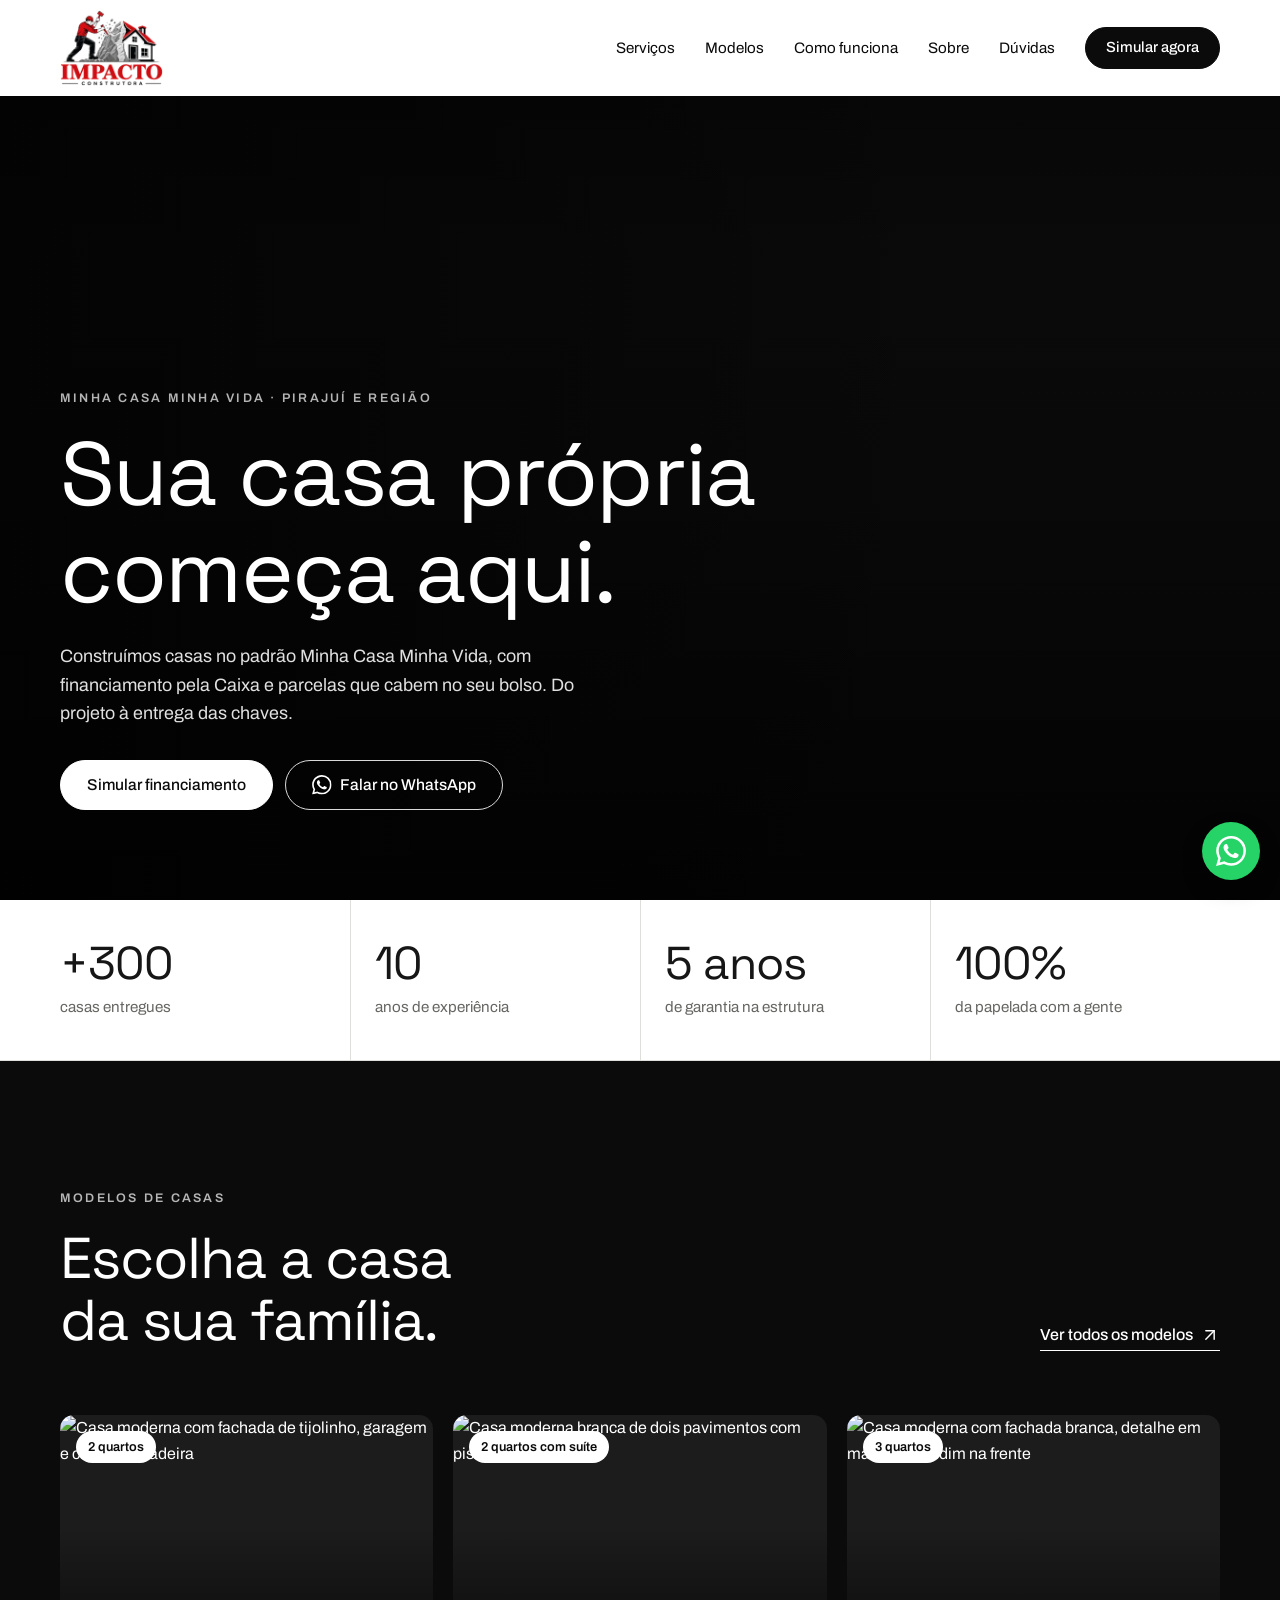
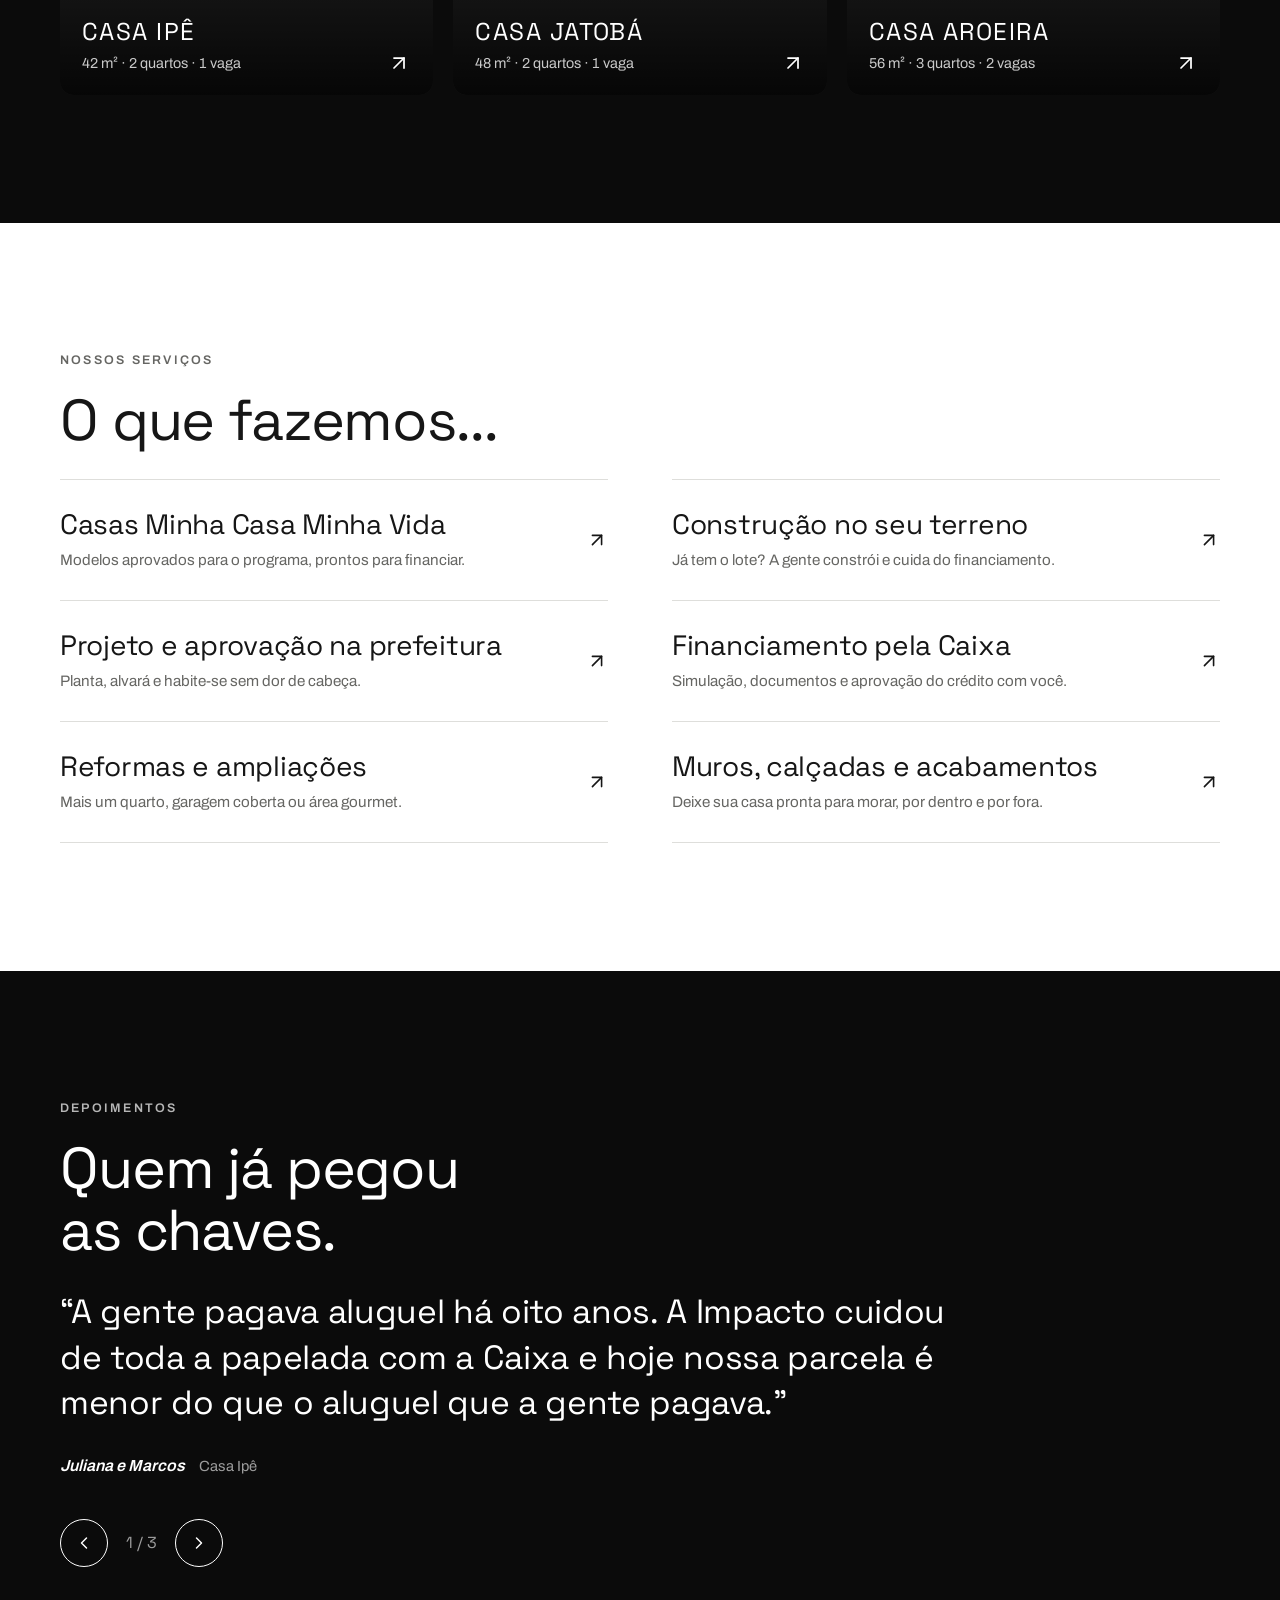
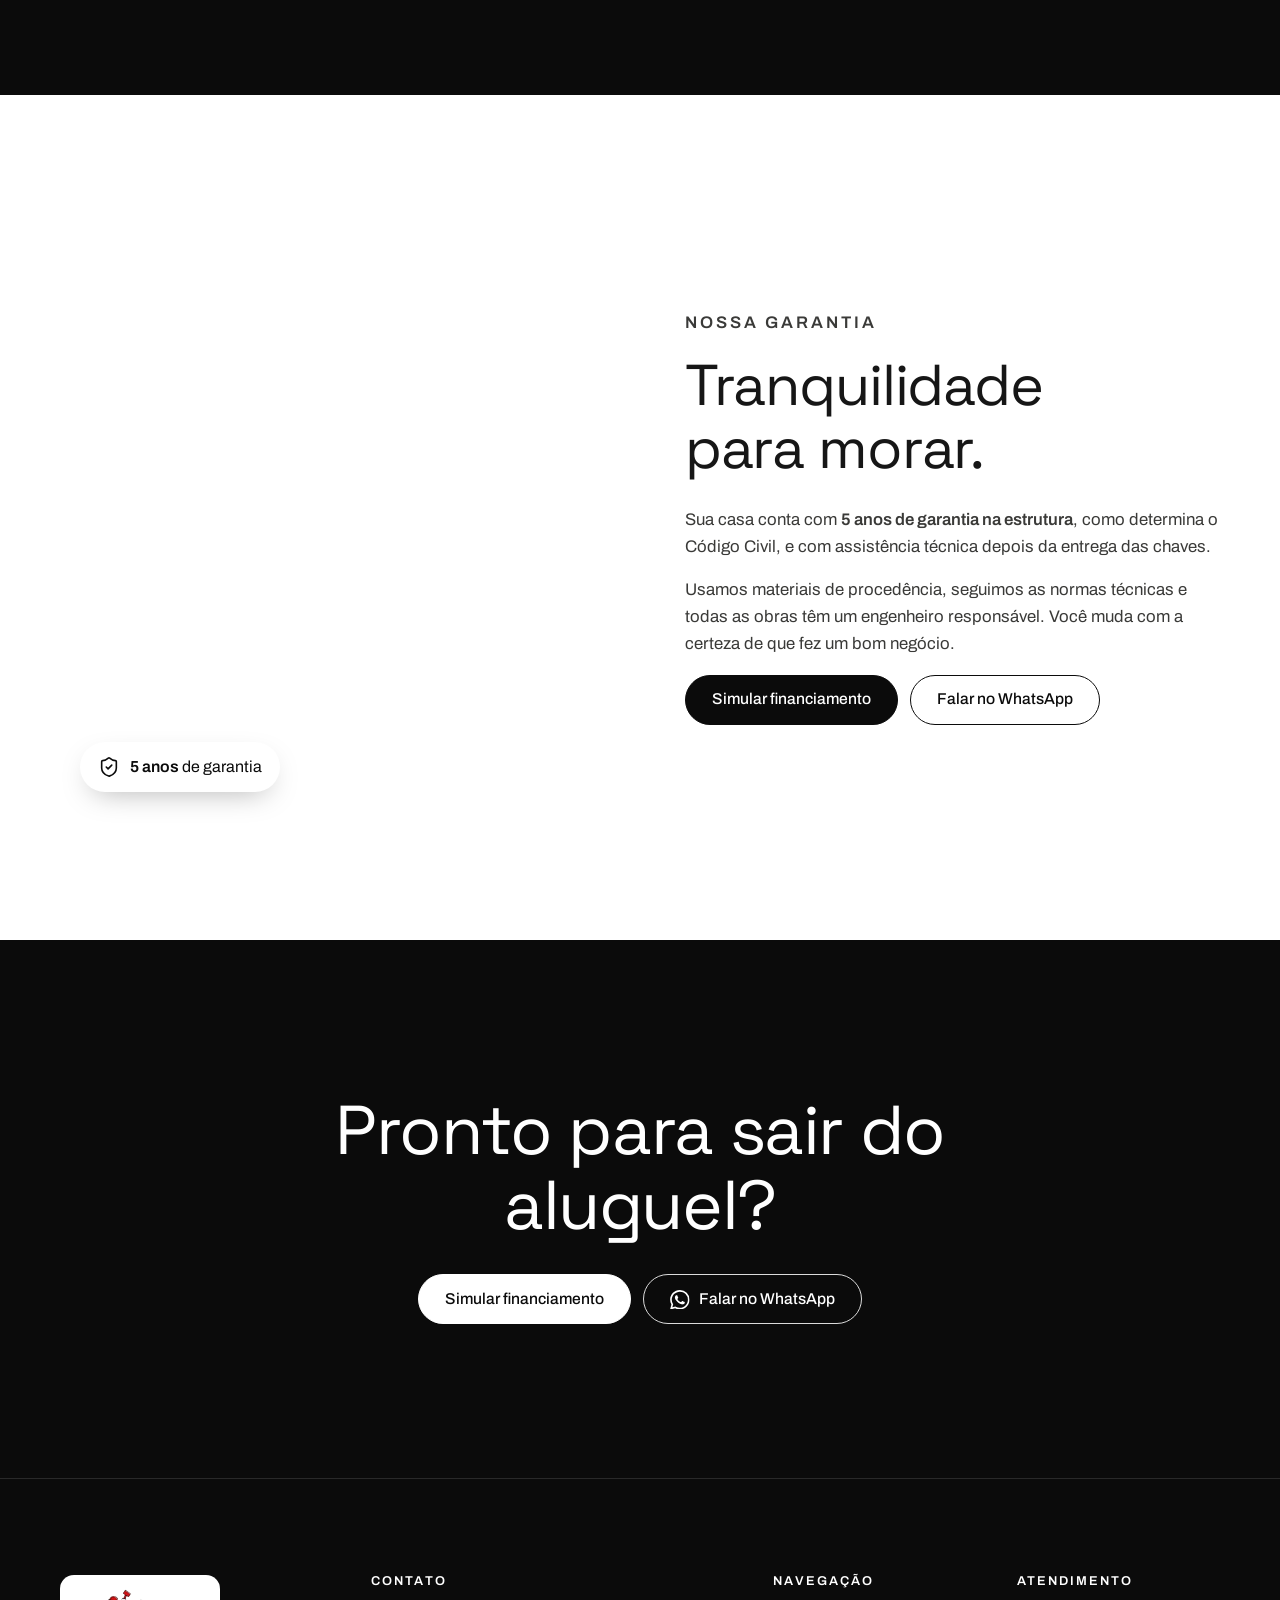
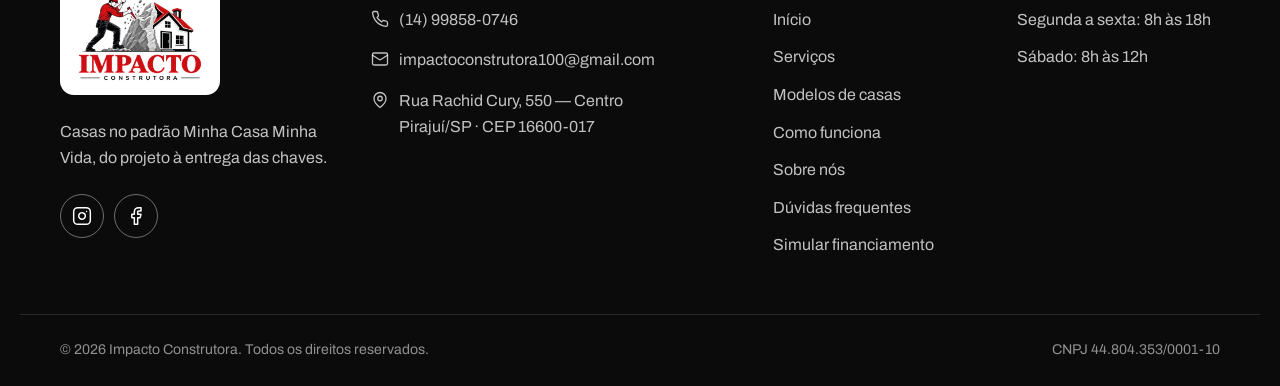
==== commit d4c33d3d: "feat: site dividido em páginas, com portfólio de modelos no estilo da R&B - Cada aba do menu virou u" ====
--- a/index.html
+++ b/index.html
@@ -27,7 +27,7 @@
   <link rel="preload" as="image" type="image/webp" fetchpriority="high" href="assets/video/hero-poster-1440.webp" media="(min-aspect-ratio: 3001/4000) and (max-aspect-ratio: 4/3)">
   <link rel="preload" as="image" type="image/webp" fetchpriority="high" href="assets/video/hero-poster-1920.webp" media="(min-aspect-ratio: 4001/3000)">
 
-  <link rel="stylesheet" href="css/style.css?v=7">
+  <link rel="stylesheet" href="css/style.css?v=8">
   <script>document.documentElement.classList.add('js');</script>
 
   <!-- Dados da empresa para o Google -->
@@ -75,6 +75,9 @@
       <symbol id="i-facebook" viewBox="0 0 24 24"><path d="M18 2h-3a5 5 0 0 0-5 5v3H7v4h3v8h4v-8h3l1-4h-4V7a1 1 0 0 1 1-1h3z"/></symbol>
       <symbol id="i-whatsapp" viewBox="0 0 24 24"><path class="fill" d="M17.472 14.382c-.297-.149-1.758-.867-2.03-.967-.273-.099-.471-.148-.67.15-.197.297-.767.966-.94 1.164-.173.199-.347.223-.644.075-.297-.15-1.255-.463-2.39-1.475-.883-.788-1.48-1.761-1.653-2.059-.173-.297-.018-.458.13-.606.134-.133.298-.347.446-.52.149-.174.198-.298.298-.497.099-.198.05-.371-.025-.52-.075-.149-.669-1.612-.916-2.207-.242-.579-.487-.5-.669-.51-.173-.008-.371-.01-.57-.01-.198 0-.52.074-.792.372-.272.297-1.04 1.016-1.04 2.479 0 1.462 1.065 2.875 1.213 3.074.149.198 2.096 3.2 5.077 4.487.709.306 1.262.489 1.694.625.712.227 1.36.195 1.871.118.571-.085 1.758-.719 2.006-1.413.248-.694.248-1.289.173-1.413-.074-.124-.272-.198-.57-.347m-5.421 7.403h-.004a9.87 9.87 0 0 1-5.031-1.378l-.361-.214-3.741.982.998-3.648-.235-.374a9.86 9.86 0 0 1-1.51-5.26c.001-5.45 4.436-9.884 9.888-9.884 2.64 0 5.122 1.03 6.988 2.898a9.825 9.825 0 0 1 2.893 6.994c-.003 5.45-4.437 9.884-9.885 9.884m8.413-18.297A11.815 11.815 0 0 0 12.05 0C5.495 0 .16 5.335.157 11.892c0 2.096.547 4.142 1.588 5.945L.057 24l6.305-1.654a11.882 11.882 0 0 0 5.683 1.448h.005c6.554 0 11.89-5.335 11.893-11.893a11.821 11.821 0 0 0-3.48-8.413Z"/></symbol>
       <symbol id="i-logo" viewBox="0 0 40 40"><rect x="2" y="2" width="36" height="36" rx="6" fill="none" stroke="#c8a86a" stroke-width="1.1"/><path d="M8 20 20 10l12 10"/><path d="M12 18v12h16V18"/><path d="M18 30v-7h4v7" fill="none" stroke="currentColor" stroke-width="2.3" stroke-linejoin="round" stroke-linecap="round"/><circle cx="20" cy="13.5" r="1.1" fill="#c8a86a"/></symbol>
+      <symbol id="i-home" viewBox="0 0 24 24"><path d="M3 10.5 12 3l9 7.5"/><path d="M5 9.5V21h14V9.5"/><path d="M10 21v-6h4v6"/></symbol>
+      <symbol id="i-map" viewBox="0 0 24 24"><path d="M14.106 5.553a2 2 0 0 0 1.788 0l3.659-1.83A1 1 0 0 1 21 4.619v12.764a1 1 0 0 1-.553.894l-4.553 2.277a2 2 0 0 1-1.788 0l-4.212-2.106a2 2 0 0 0-1.788 0l-3.659 1.83A1 1 0 0 1 3 19.381V6.618a1 1 0 0 1 .553-.894l4.553-2.277a2 2 0 0 1 1.788 0z"/><path d="M15 5.764v15"/><path d="M9 3.236v15"/></symbol>
+      <symbol id="i-hammer" viewBox="0 0 24 24"><path d="m15 12-8.373 8.373a1 1 0 1 1-3-3L12 9"/><path d="m18 15 4-4"/><path d="m21.5 11.5-1.914-1.914A2 2 0 0 1 19 8.172V7l-2.26-2.26a6 6 0 0 0-4.202-1.756L9 2.96l.92.82A6.18 6.18 0 0 1 12 8.4V10l2 2h1.172a2 2 0 0 1 1.414.586L18.5 14.5"/></symbol>
     </defs>
   </svg>
 
@@ -83,7 +86,7 @@
   <!-- ===================== CABEÇALHO ===================== -->
   <header class="header" data-header>
     <div class="container header__inner">
-      <a href="#inicio" class="logo" aria-label="Impacto Construtora — início">
+      <a href="./" class="logo" aria-label="Impacto Construtora — início">
         <picture>
           <source type="image/webp" srcset="assets/logo-impacto-160.webp 1x, assets/logo-impacto-240.webp 2x">
           <img class="logo__img" src="assets/logo-impacto-160.png" alt="Impacto Construtora" width="216" height="160" fetchpriority="high">
@@ -92,12 +95,12 @@
 
       <nav class="nav" id="menu" aria-label="Menu principal" data-nav>
         <ul class="nav__list">
-          <li><a href="#servicos" class="nav__link">Serviços</a></li>
-          <li><a href="#modelos" class="nav__link">Modelos</a></li>
-          <li><a href="#como-funciona" class="nav__link">Como funciona</a></li>
-          <li><a href="#sobre" class="nav__link">Sobre</a></li>
-          <li><a href="#duvidas" class="nav__link">Dúvidas</a></li>
-          <li class="nav__cta"><a href="#simular" class="btn btn--small">Simular agora</a></li>
+          <li><a href="servicos.html" class="nav__link">Serviços</a></li>
+          <li><a href="modelos.html" class="nav__link">Modelos</a></li>
+          <li><a href="como-funciona.html" class="nav__link">Como funciona</a></li>
+          <li><a href="sobre.html" class="nav__link">Sobre</a></li>
+          <li><a href="duvidas.html" class="nav__link">Dúvidas</a></li>
+          <li class="nav__cta"><a href="simular.html" class="btn btn--small">Simular agora</a></li>
         </ul>
       </nav>
 
@@ -136,7 +139,7 @@
         <h1 class="hero__title">Sua casa própria<br>começa aqui.</h1>
         <p class="hero__text">Construímos casas no padrão Minha Casa Minha Vida, com financiamento pela Caixa e parcelas que cabem no seu bolso. Do projeto à entrega das chaves.</p>
         <div class="hero__actions">
-          <a href="#simular" class="btn btn--light">Simular financiamento</a>
+          <a href="simular.html" class="btn btn--light">Simular financiamento</a>
           <a href="#contato" class="btn btn--outline-light" data-wa="Olá! Vim pelo site e quero saber mais sobre as casas da Impacto Construtora.">
             <svg class="icon icon--fill" aria-hidden="true"><use href="#i-whatsapp"/></svg>
             Falar no WhatsApp
@@ -168,6 +171,65 @@
       </div>
     </section>
 
+    <!-- ===================== MODELOS EM DESTAQUE ===================== -->
+    <section class="section section--dark">
+      <div class="container">
+        <div class="section__head">
+          <div>
+            <p class="eyebrow eyebrow--light">Modelos de casas</p>
+            <h2 class="section__title">Escolha a casa<br>da sua família.</h2>
+          </div>
+          <a href="modelos.html" class="link-arrow">Ver todos os modelos
+            <svg class="icon" aria-hidden="true"><use href="#i-arrow"/></svg>
+          </a>
+        </div>
+        <div class="projects">
+          <a href="modelo-casa-ipe.html" class="project reveal" data-tags="2q">
+            <img src="https://images.unsplash.com/photo-1600563438938-a9a27216b4f5?auto=format&amp;fit=crop&amp;w=800&amp;h=600&amp;q=75"
+                 srcset="https://images.unsplash.com/photo-1600563438938-a9a27216b4f5?auto=format&amp;fit=crop&amp;w=480&amp;h=360&amp;q=75 480w, https://images.unsplash.com/photo-1600563438938-a9a27216b4f5?auto=format&amp;fit=crop&amp;w=800&amp;h=600&amp;q=75 800w"
+                 sizes="(min-width: 901px) 380px, (min-width: 561px) 50vw, 100vw"
+                 alt="Casa moderna com fachada de tijolinho, garagem e cerca de madeira" width="800" height="600" loading="lazy" decoding="async">
+            <span class="project__tag">2 quartos</span>
+            <span class="project__info">
+              <span>
+                <h3 class="project__name">Casa Ipê</h3>
+                <span class="project__meta">42 m² · 2 quartos · 1 vaga</span>
+              </span>
+              <svg class="icon" aria-hidden="true"><use href="#i-arrow"/></svg>
+            </span>
+          </a>
+          <a href="modelo-casa-jatoba.html" class="project reveal" data-tags="2q suite">
+            <img src="https://images.unsplash.com/photo-1600596542815-ffad4c1539a9?auto=format&amp;fit=crop&amp;w=800&amp;h=600&amp;q=75"
+                 srcset="https://images.unsplash.com/photo-1600596542815-ffad4c1539a9?auto=format&amp;fit=crop&amp;w=480&amp;h=360&amp;q=75 480w, https://images.unsplash.com/photo-1600596542815-ffad4c1539a9?auto=format&amp;fit=crop&amp;w=800&amp;h=600&amp;q=75 800w"
+                 sizes="(min-width: 901px) 380px, (min-width: 561px) 50vw, 100vw"
+                 alt="Casa moderna branca de dois pavimentos com piscina" width="800" height="600" loading="lazy" decoding="async">
+            <span class="project__tag">2 quartos com suíte</span>
+            <span class="project__info">
+              <span>
+                <h3 class="project__name">Casa Jatobá</h3>
+                <span class="project__meta">48 m² · 2 quartos · 1 vaga</span>
+              </span>
+              <svg class="icon" aria-hidden="true"><use href="#i-arrow"/></svg>
+            </span>
+          </a>
+          <a href="modelo-casa-aroeira.html" class="project reveal" data-tags="3q suite">
+            <img src="https://images.unsplash.com/photo-1600047509807-ba8f99d2cdde?auto=format&amp;fit=crop&amp;w=800&amp;h=600&amp;q=75"
+                 srcset="https://images.unsplash.com/photo-1600047509807-ba8f99d2cdde?auto=format&amp;fit=crop&amp;w=480&amp;h=360&amp;q=75 480w, https://images.unsplash.com/photo-1600047509807-ba8f99d2cdde?auto=format&amp;fit=crop&amp;w=800&amp;h=600&amp;q=75 800w"
+                 sizes="(min-width: 901px) 380px, (min-width: 561px) 50vw, 100vw"
+                 alt="Casa moderna com fachada branca, detalhe em madeira e jardim na frente" width="800" height="600" loading="lazy" decoding="async">
+            <span class="project__tag">3 quartos</span>
+            <span class="project__info">
+              <span>
+                <h3 class="project__name">Casa Aroeira</h3>
+                <span class="project__meta">56 m² · 3 quartos · 2 vagas</span>
+              </span>
+              <svg class="icon" aria-hidden="true"><use href="#i-arrow"/></svg>
+            </span>
+          </a>
+        </div>
+      </div>
+    </section>
+
     <!-- ===================== SERVIÇOS ===================== -->
     <section class="section" id="servicos">
       <div class="container">
@@ -176,7 +238,7 @@
 
         <ul class="services">
           <li class="reveal">
-            <a href="#modelos" class="service">
+            <a href="modelos.html" class="service">
               <span>
                 <span class="service__name">Casas Minha Casa Minha Vida</span>
                 <span class="service__desc">Modelos aprovados para o programa, prontos para financiar.</span>
@@ -194,7 +256,7 @@
             </a>
           </li>
           <li class="reveal">
-            <a href="#como-funciona" class="service">
+            <a href="como-funciona.html" class="service">
               <span>
                 <span class="service__name">Projeto e aprovação na prefeitura</span>
                 <span class="service__desc">Planta, alvará e habite-se sem dor de cabeça.</span>
@@ -203,7 +265,7 @@
             </a>
           </li>
           <li class="reveal">
-            <a href="#simular" class="service">
+            <a href="simular.html" class="service">
               <span>
                 <span class="service__name">Financiamento pela Caixa</span>
                 <span class="service__desc">Simulação, documentos e aprovação do crédito com você.</span>
@@ -230,251 +292,6 @@
             </a>
           </li>
         </ul>
-      </div>
-    </section>
-
-    <!-- ===================== MODELOS DE CASAS ===================== -->
-    <section class="section section--muted" id="modelos">
-      <div class="container">
-        <div class="section__head">
-          <div>
-            <p class="eyebrow">Modelos de casas</p>
-            <h2 class="section__title">Escolha a casa<br>da sua família.</h2>
-          </div>
-          <p class="section__lead">Plantas pensadas para o Minha Casa Minha Vida, com bom aproveitamento de espaço e acabamento de qualidade.</p>
-        </div>
-
-        <div class="models">
-          <!-- Modelo 1 — ALTO PADRÃO -->
-          <article class="model reveal">
-            <div class="model__media">
-              <img src="https://images.unsplash.com/photo-1600607687939-ce8a6c25118c?auto=format&fit=crop&w=800&h=600&q=75"
-                   srcset="https://images.unsplash.com/photo-1600607687939-ce8a6c25118c?auto=format&fit=crop&w=480&h=360&q=75 480w,
-                           https://images.unsplash.com/photo-1600607687939-ce8a6c25118c?auto=format&fit=crop&w=800&h=600&q=75 800w"
-                   sizes="(min-width: 1024px) 380px, (min-width: 700px) 50vw, 100vw"
-                   alt="Casa de alto padrão branca moderna com linhas retas e paisagismo iluminado"
-                   width="800" height="600" loading="lazy" decoding="async">
-              <span class="model__tag">2 quartos</span>
-            </div>
-            <div class="model__body">
-              <h3 class="model__name">Casa Ipê</h3>
-              <ul class="model__specs">
-                <li><svg class="icon" aria-hidden="true"><use href="#i-area"/></svg>42 m²</li>
-                <li><svg class="icon" aria-hidden="true"><use href="#i-bed"/></svg>2 quartos</li>
-                <li><svg class="icon" aria-hidden="true"><use href="#i-bath"/></svg>1 banheiro</li>
-                <li><svg class="icon" aria-hidden="true"><use href="#i-car"/></svg>1 vaga</li>
-              </ul>
-              <p class="model__text">Sala e cozinha integradas, área de serviço e quintal. A escolha certa para sair do aluguel.</p>
-              <a href="#contato" class="btn btn--block" data-wa="Olá! Tenho interesse no modelo Casa Ipê (2 quartos, 42 m²).">Quero esse modelo</a>
-            </div>
-          </article>
-
-          <!-- Modelo 2 — ALTO PADRÃO -->
-          <article class="model reveal">
-            <div class="model__media">
-              <img src="https://images.unsplash.com/photo-1600596542815-ffad4c1539a9?auto=format&fit=crop&w=800&h=600&q=75"
-                   srcset="https://images.unsplash.com/photo-1600596542815-ffad4c1539a9?auto=format&fit=crop&w=480&h=360&q=75 480w,
-                           https://images.unsplash.com/photo-1600596542815-ffad4c1539a9?auto=format&fit=crop&w=800&h=600&q=75 800w"
-                   sizes="(min-width: 1024px) 380px, (min-width: 700px) 50vw, 100vw"
-                   alt="Residência de alto padrão com fachada em pedras e vidros amplos à noite"
-                   width="800" height="600" loading="lazy" decoding="async">
-              <span class="model__tag">2 quartos com suíte</span>
-            </div>
-            <div class="model__body">
-              <h3 class="model__name">Casa Jatobá</h3>
-              <ul class="model__specs">
-                <li><svg class="icon" aria-hidden="true"><use href="#i-area"/></svg>48 m²</li>
-                <li><svg class="icon" aria-hidden="true"><use href="#i-bed"/></svg>2 quartos</li>
-                <li><svg class="icon" aria-hidden="true"><use href="#i-bath"/></svg>2 banheiros</li>
-                <li><svg class="icon" aria-hidden="true"><use href="#i-car"/></svg>1 vaga</li>
-              </ul>
-              <p class="model__text">Suíte para o casal, varanda na frente e cozinha americana. Mais conforto para o dia a dia.</p>
-              <a href="#contato" class="btn btn--block" data-wa="Olá! Tenho interesse no modelo Casa Jatobá (2 quartos com suíte, 48 m²).">Quero esse modelo</a>
-            </div>
-          </article>
-
-          <!-- Modelo 3 — ALTO PADRÃO -->
-          <article class="model reveal">
-            <div class="model__media">
-              <img src="https://images.unsplash.com/photo-1600047509807-ba8f99d2cdde?auto=format&fit=crop&w=800&h=600&q=75"
-                   srcset="https://images.unsplash.com/photo-1600047509807-ba8f99d2cdde?auto=format&fit=crop&w=480&h=360&q=75 480w,
-                           https://images.unsplash.com/photo-1600047509807-ba8f99d2cdde?auto=format&fit=crop&w=800&h=600&q=75 800w"
-                   sizes="(min-width: 1024px) 380px, (min-width: 700px) 50vw, 100vw"
-                   alt="Mansão moderna de alto padrão com 3 suítes, piscina e fachada imponente"
-                   width="800" height="600" loading="lazy" decoding="async">
-              <span class="model__tag">3 quartos</span>
-            </div>
-            <div class="model__body">
-              <h3 class="model__name">Casa Aroeira</h3>
-              <ul class="model__specs">
-                <li><svg class="icon" aria-hidden="true"><use href="#i-area"/></svg>56 m²</li>
-                <li><svg class="icon" aria-hidden="true"><use href="#i-bed"/></svg>3 quartos</li>
-                <li><svg class="icon" aria-hidden="true"><use href="#i-bath"/></svg>2 banheiros</li>
-                <li><svg class="icon" aria-hidden="true"><use href="#i-car"/></svg>2 vagas</li>
-              </ul>
-              <p class="model__text">Espaço para a família crescer: três quartos, suíte e garagem para dois carros.</p>
-              <a href="#contato" class="btn btn--block" data-wa="Olá! Tenho interesse no modelo Casa Aroeira (3 quartos, 56 m²).">Quero esse modelo</a>
-            </div>
-          </article>
-        </div>
-      </div>
-    </section>
-
-    <!-- ===================== OBRAS ===================== -->
-    <!-- Troque estas fotos pelas fotos das suas obras -->
-    <section class="section" id="obras">
-      <div class="container">
-        <div class="section__head">
-          <div>
-            <p class="eyebrow">Nossas obras</p>
-            <h2 class="section__title">Feito com cuidado,<br>do alicerce ao acabamento.</h2>
-          </div>
-          <a href="#contato" class="link-arrow" data-instagram>Ver mais no Instagram
-            <svg class="icon" aria-hidden="true"><use href="#i-arrow"/></svg>
-          </a>
-        </div>
-
-        <div class="gallery">
-          <figure class="gallery__item gallery__item--tall reveal">
-            <img src="https://images.unsplash.com/photo-1613977257363-707ba9348227?auto=format&fit=crop&w=900&h=1100&q=75"
-                 srcset="https://images.unsplash.com/photo-1613977257363-707ba9348227?auto=format&fit=crop&w=520&h=640&q=75 520w, https://images.unsplash.com/photo-1613977257363-707ba9348227?auto=format&fit=crop&w=900&h=1100&q=75 900w"
-                 sizes="(min-width: 861px) 420px, (min-width: 521px) 50vw, 100vw"
-                 alt="Villa de alto padrão com piscina e fachada iluminada ao entardecer" width="900" height="1100" loading="lazy" decoding="async">
-            <figcaption>Villa alto padrão entregue</figcaption>
-          </figure>
-          <figure class="gallery__item reveal">
-            <img src="https://images.unsplash.com/photo-1600210492486-724fe5c67fb0?auto=format&fit=crop&w=900&h=640&q=75"
-                 srcset="https://images.unsplash.com/photo-1600210492486-724fe5c67fb0?auto=format&fit=crop&w=520&h=370&q=75 520w, https://images.unsplash.com/photo-1600210492486-724fe5c67fb0?auto=format&fit=crop&w=900&h=640&q=75 900w"
-                 sizes="(min-width: 861px) 380px, (min-width: 521px) 50vw, 100vw"
-                 alt="Sala de estar de alto padrão com pé direito duplo e vidros amplos" width="900" height="640" loading="lazy" decoding="async">
-            <figcaption>Living alto padrão</figcaption>
-          </figure>
-          <figure class="gallery__item reveal">
-            <img src="https://images.unsplash.com/photo-1600566753086-00f18fb6b3ea?auto=format&fit=crop&w=900&h=640&q=75"
-                 srcset="https://images.unsplash.com/photo-1600566753086-00f18fb6b3ea?auto=format&fit=crop&w=520&h=370&q=75 520w, https://images.unsplash.com/photo-1600566753086-00f18fb6b3ea?auto=format&fit=crop&w=900&h=640&q=75 900w"
-                 sizes="(min-width: 861px) 380px, (min-width: 521px) 50vw, 100vw"
-                 alt="Cozinha gourmet de alto padrão com ilha central e acabamento premium" width="900" height="640" loading="lazy" decoding="async">
-            <figcaption>Cozinha gourmet</figcaption>
-          </figure>
-          <figure class="gallery__item gallery__item--wide reveal">
-            <img src="https://images.unsplash.com/photo-1600585154340-be6161a56a0c?auto=format&fit=crop&w=1400&h=700&q=75"
-                 srcset="https://images.unsplash.com/photo-1600585154340-be6161a56a0c?auto=format&fit=crop&w=700&h=350&q=75 700w, https://images.unsplash.com/photo-1600585154340-be6161a56a0c?auto=format&fit=crop&w=1400&h=700&q=75 1400w"
-                 sizes="(min-width: 861px) 770px, 100vw"
-                 alt="Fachada de residência moderna de alto padrão com paisagismo" width="1400" height="700" loading="lazy" decoding="async">
-            <figcaption>Fachada moderna</figcaption>
-          </figure>
-        </div>
-      </div>
-    </section>
-
-    <!-- ===================== COMO FUNCIONA ===================== -->
-    <section class="section section--dark" id="como-funciona">
-      <div class="container">
-        <div class="section__head">
-          <div>
-            <p class="eyebrow eyebrow--light">Como funciona</p>
-            <h2 class="section__title">Da simulação<br>à entrega das chaves.</h2>
-          </div>
-          <p class="section__lead">A gente acompanha cada etapa com você. Sem complicação e sem surpresa.</p>
-        </div>
-
-        <ol class="steps">
-          <li class="step reveal">
-            <span class="step__num">01</span>
-            <h3 class="step__title">Simulação</h3>
-            <p>Você nos conta sua renda e a gente simula o financiamento, sem compromisso.</p>
-          </li>
-          <li class="step reveal">
-            <span class="step__num">02</span>
-            <h3 class="step__title">Escolha da casa</h3>
-            <p>Escolha o modelo ideal e o terreno, ou construa no lote que você já tem.</p>
-          </li>
-          <li class="step reveal">
-            <span class="step__num">03</span>
-            <h3 class="step__title">Documentação</h3>
-            <p>Ajudamos a reunir os documentos e cuidamos de toda a papelada.</p>
-          </li>
-          <li class="step reveal">
-            <span class="step__num">04</span>
-            <h3 class="step__title">Aprovação na Caixa</h3>
-            <p>Enviamos sua proposta e acompanhamos a análise de crédito até a assinatura.</p>
-          </li>
-          <li class="step reveal">
-            <span class="step__num">05</span>
-            <h3 class="step__title">Construção</h3>
-            <p>Sua casa sai do papel, com engenheiro responsável e fotos de cada etapa.</p>
-          </li>
-          <li class="step reveal">
-            <span class="step__num">06</span>
-            <h3 class="step__title">Entrega das chaves</h3>
-            <p>Casa pronta, documentação em dia e a família de casa nova.</p>
-          </li>
-        </ol>
-      </div>
-    </section>
-
-    <!-- ===================== FAIXAS MCMV ===================== -->
-    <section class="section" id="faixas">
-      <div class="container">
-        <div class="section__head">
-          <div>
-            <p class="eyebrow">Faixas do programa</p>
-            <h2 class="section__title">Em qual faixa<br>você se encaixa?</h2>
-          </div>
-          <p class="section__lead">O Minha Casa Minha Vida é dividido por renda bruta familiar mensal. Quanto menor a renda, maiores os benefícios.</p>
-        </div>
-
-        <div class="tiers">
-          <div class="tier reveal">
-            <span class="tier__label">Faixa 1</span>
-            <strong class="tier__value">até R$ 3.200</strong>
-            <p>Maior subsídio do governo e as menores taxas de juros.</p>
-          </div>
-          <div class="tier reveal">
-            <span class="tier__label">Faixa 2</span>
-            <strong class="tier__value">até R$ 5.000</strong>
-            <p>Pode ter subsídio e conta com juros reduzidos.</p>
-          </div>
-          <div class="tier reveal">
-            <span class="tier__label">Faixa 3</span>
-            <strong class="tier__value">até R$ 9.600</strong>
-            <p>Juros abaixo do mercado e uso do FGTS.</p>
-          </div>
-          <div class="tier reveal">
-            <span class="tier__label">Faixa 4</span>
-            <strong class="tier__value">até R$ 13.000</strong>
-            <p>Condições especiais para a classe média.</p>
-          </div>
-        </div>
-
-        <p class="note">Valores de referência para áreas urbanas, conforme a Portaria MCID nº 333/2026. A aprovação depende da análise de crédito da Caixa.</p>
-      </div>
-    </section>
-
-    <!-- ===================== SOBRE ===================== -->
-    <section class="section section--muted" id="sobre">
-      <div class="container split">
-        <div class="split__text reveal">
-          <p class="eyebrow">Sobre nós</p>
-          <h2 class="section__title">Construindo sonhos,<br>entregando chaves.</h2>
-          <p>A Impacto Construtora nasceu em Pirajuí com um propósito simples: ajudar famílias a saírem do aluguel e conquistarem a casa própria.</p>
-          <p>Somos especialistas em casas no padrão Minha Casa Minha Vida. Cuidamos de tudo, do projeto e da aprovação na prefeitura até o financiamento na Caixa e a entrega das chaves, com transparência em cada etapa.</p>
-          <ul class="checklist">
-            <li><svg class="icon" aria-hidden="true"><use href="#i-check"/></svg>Empresa regularizada e com CNPJ ativo</li>
-            <li><svg class="icon" aria-hidden="true"><use href="#i-check"/></svg>Engenheiro responsável em todas as obras</li>
-            <li><svg class="icon" aria-hidden="true"><use href="#i-check"/></svg>Atendimento do primeiro contato até depois da entrega</li>
-          </ul>
-          <a href="#contato" class="link-arrow">Fale com a gente
-            <svg class="icon" aria-hidden="true"><use href="#i-arrow"/></svg>
-          </a>
-        </div>
-        <div class="split__media reveal">
-          <img src="https://images.unsplash.com/photo-1600210491369-e753d80a41f3?auto=format&fit=crop&w=1000&h=1100&q=75"
-                 srcset="https://images.unsplash.com/photo-1600210491369-e753d80a41f3?auto=format&fit=crop&w=600&h=660&q=75 600w, https://images.unsplash.com/photo-1600210491369-e753d80a41f3?auto=format&fit=crop&w=1000&h=1100&q=75 1000w"
-                 sizes="(min-width: 861px) 50vw, 100vw"
-               alt="Arquiteto apresentando projeto de residência de alto padrão"
-               width="1000" height="1100" loading="lazy" decoding="async">
-        </div>
       </div>
     </section>
 
@@ -523,7 +340,7 @@
           <p>Sua casa conta com <strong>5 anos de garantia na estrutura</strong>, como determina o Código Civil, e com assistência técnica depois da entrega das chaves.</p>
           <p>Usamos materiais de procedência, seguimos as normas técnicas e todas as obras têm um engenheiro responsável. Você muda com a certeza de que fez um bom negócio.</p>
           <div class="hero__actions">
-            <a href="#simular" class="btn">Simular financiamento</a>
+            <a href="simular.html" class="btn">Simular financiamento</a>
             <a href="#contato" class="btn btn--outline" data-wa="Olá! Quero falar com a Impacto Construtora.">Falar no WhatsApp</a>
           </div>
         </div>
@@ -531,125 +348,12 @@
           <img src="https://images.unsplash.com/photo-1560448204-e02f11c3d0e2?auto=format&fit=crop&w=1000&h=1100&q=75"
                  srcset="https://images.unsplash.com/photo-1560448204-e02f11c3d0e2?auto=format&fit=crop&w=600&h=660&q=75 600w, https://images.unsplash.com/photo-1560448204-e02f11c3d0e2?auto=format&fit=crop&w=1000&h=1100&q=75 1000w"
                  sizes="(min-width: 861px) 50vw, 100vw"
-               alt="Residência de alto padrão à noite com iluminação de fachada e piscina"
+               alt="Sala de estar clara com poltronas e janelas amplas"
                width="1000" height="1100" loading="lazy" decoding="async">
           <div class="badge">
             <svg class="icon" aria-hidden="true"><use href="#i-shield"/></svg>
             <span><strong>5 anos</strong> de garantia</span>
           </div>
-        </div>
-      </div>
-    </section>
-
-    <!-- ===================== SIMULAÇÃO ===================== -->
-    <section class="section section--muted" id="simular">
-      <div class="container">
-        <div class="simulate">
-          <div class="simulate__intro">
-            <p class="eyebrow eyebrow--light">Simulação gratuita</p>
-            <h2 class="section__title">Simule agora,<br>sem compromisso.</h2>
-            <p>Preencha os dados ao lado e envie direto para o nosso WhatsApp. Um consultor responde com as condições para a sua renda.</p>
-            <ul class="checklist checklist--light">
-              <li><svg class="icon" aria-hidden="true"><use href="#i-check"/></svg>Resposta rápida pelo WhatsApp</li>
-              <li><svg class="icon" aria-hidden="true"><use href="#i-check"/></svg>Sem custo e sem compromisso</li>
-              <li><svg class="icon" aria-hidden="true"><use href="#i-check"/></svg>Atendimento feito por um consultor da equipe</li>
-            </ul>
-          </div>
-
-          <form class="form" novalidate data-form>
-            <div class="field">
-              <label for="f-nome">Nome completo</label>
-              <input id="f-nome" name="nome" type="text" autocomplete="name" required aria-describedby="e-nome">
-              <span class="field__error" id="e-nome" role="alert"></span>
-            </div>
-
-            <div class="form__row">
-              <div class="field">
-                <label for="f-whats">WhatsApp</label>
-                <input id="f-whats" name="whatsapp" type="tel" inputmode="numeric" autocomplete="tel-national" placeholder="(00) 00000-0000" required aria-describedby="e-whats" data-phone>
-                <span class="field__error" id="e-whats" role="alert"></span>
-              </div>
-              <div class="field">
-                <label for="f-cidade">Cidade</label>
-                <input id="f-cidade" name="cidade" type="text" autocomplete="address-level2" required aria-describedby="e-cidade">
-                <span class="field__error" id="e-cidade" role="alert"></span>
-              </div>
-            </div>
-
-            <div class="field">
-              <label for="f-renda">Renda bruta familiar por mês</label>
-              <select id="f-renda" name="renda" required aria-describedby="e-renda">
-                <option value="">Selecione</option>
-                <option>Até R$ 3.200</option>
-                <option>De R$ 3.200 a R$ 5.000</option>
-                <option>De R$ 5.000 a R$ 9.600</option>
-                <option>De R$ 9.600 a R$ 13.000</option>
-                <option>Acima de R$ 13.000</option>
-              </select>
-              <span class="field__error" id="e-renda" role="alert"></span>
-            </div>
-
-            <fieldset class="field field--choices">
-              <legend>Você já tem terreno?</legend>
-              <div class="choices">
-                <label class="choice"><input type="radio" name="terreno" value="Sim"><span>Sim</span></label>
-                <label class="choice"><input type="radio" name="terreno" value="Não" checked><span>Não</span></label>
-              </div>
-            </fieldset>
-
-            <fieldset class="field field--choices">
-              <legend>Tem 3 anos ou mais de carteira assinada (FGTS)?</legend>
-              <div class="choices">
-                <label class="choice"><input type="radio" name="fgts" value="Sim"><span>Sim</span></label>
-                <label class="choice"><input type="radio" name="fgts" value="Não"><span>Não</span></label>
-                <label class="choice"><input type="radio" name="fgts" value="Não sei" checked><span>Não sei</span></label>
-              </div>
-            </fieldset>
-
-            <button type="submit" class="btn btn--block btn--large">
-              <svg class="icon icon--fill" aria-hidden="true"><use href="#i-whatsapp"/></svg>
-              Enviar pelo WhatsApp
-            </button>
-            <p class="form__hint">Ao enviar, o WhatsApp abre com a sua mensagem pronta.</p>
-          </form>
-        </div>
-      </div>
-    </section>
-
-    <!-- ===================== DÚVIDAS ===================== -->
-    <section class="section" id="duvidas">
-      <div class="container faq-wrap">
-        <div>
-          <p class="eyebrow">Dúvidas frequentes</p>
-          <h2 class="section__title">Perguntas<br>que sempre<br>recebemos.</h2>
-          <p class="section__lead">Não achou sua resposta? <a href="#contato" class="text-link" data-wa="Olá! Tenho uma dúvida sobre o Minha Casa Minha Vida.">Chame a gente no WhatsApp.</a></p>
-        </div>
-
-        <div class="faq">
-          <details class="faq__item">
-            <summary>Quem pode participar do Minha Casa Minha Vida?</summary>
-            <p>Famílias com renda bruta mensal de até R$ 13.000 em áreas urbanas que não tenham imóvel residencial próprio e não tenham recebido outro benefício habitacional do governo. A aprovação final é feita pela Caixa.</p>
-          </details>
-          <details class="faq__item">
-            <summary>Posso usar meu FGTS?</summary>
-            <p>Sim. Quem tem pelo menos 3 anos de trabalho com carteira assinada (somando todos os empregos) pode usar o FGTS na entrada ou para diminuir as parcelas.</p>
-          </details>
-          <details class="faq__item">
-            <summary>Vocês constroem no meu terreno?</summary>
-            <p>Sim. Se o terreno estiver com a documentação em dia, fazemos o projeto, aprovamos na prefeitura e financiamos a construção pela Caixa.</p>
-          </details>
-          <details class="faq__item">
-            <summary>Preciso dar entrada?</summary>
-            <p>Depende da sua faixa de renda e da avaliação da Caixa. Em muitos casos, o subsídio do governo e o FGTS ajudam a cobrir a entrada. Na simulação a gente te mostra os valores.</p>
-          </details>
-          <details class="faq__item">
-            <summary>Quanto tempo demora para a casa ficar pronta?</summary>
-            <p>Em média de 4 a 6 meses depois da assinatura do contrato, dependendo do modelo escolhido e do clima.</p>
-          </details>
-          <details class="faq__item">
-            <summary>Quem está com o nome negativado consegue financiar?</summary>
-            <p>Com restrição no CPF a Caixa normalmente não aprova o crédito. Mas a gente te orienta sobre como regularizar a situação para dar entrada na casa própria.</p>
-          </details>
         </div>
       </div>
     </section>
@@ -665,7 +369,7 @@
       <div class="container cta__inner reveal">
         <h2 class="cta__title">Pronto para sair do aluguel?</h2>
         <div class="hero__actions">
-          <a href="#simular" class="btn btn--light">Simular financiamento</a>
+          <a href="simular.html" class="btn btn--light">Simular financiamento</a>
           <a href="#contato" class="btn btn--outline-light" data-wa="Olá! Quero sair do aluguel. Pode me ajudar?">
             <svg class="icon icon--fill" aria-hidden="true"><use href="#i-whatsapp"/></svg>
             Falar no WhatsApp
@@ -681,7 +385,7 @@
   <footer class="footer" id="contato">
     <div class="container footer__grid">
       <div class="footer__brand">
-        <a href="#inicio" class="logo logo--card" aria-label="Impacto Construtora — voltar ao início">
+        <a href="./" class="logo logo--card" aria-label="Impacto Construtora — voltar ao início">
           <picture>
             <source type="image/webp" srcset="assets/logo-impacto-160.webp 1x, assets/logo-impacto-240.webp 2x">
             <img class="logo__img" src="assets/logo-impacto-160.png" alt="Impacto Construtora" width="216" height="160" loading="lazy" decoding="async">
@@ -715,11 +419,13 @@
       <div>
         <h3 class="footer__title">Navegação</h3>
         <ul class="footer__list">
-          <li><a href="#servicos">Serviços</a></li>
-          <li><a href="#modelos">Modelos de casas</a></li>
-          <li><a href="#como-funciona">Como funciona</a></li>
-          <li><a href="#simular">Simular financiamento</a></li>
-          <li><a href="#duvidas">Dúvidas frequentes</a></li>
+          <li><a href="./">Início</a></li>
+          <li><a href="servicos.html">Serviços</a></li>
+          <li><a href="modelos.html">Modelos de casas</a></li>
+          <li><a href="como-funciona.html">Como funciona</a></li>
+          <li><a href="sobre.html">Sobre nós</a></li>
+          <li><a href="duvidas.html">Dúvidas frequentes</a></li>
+          <li><a href="simular.html">Simular financiamento</a></li>
         </ul>
       </div>
 
@@ -743,6 +449,6 @@
     <svg class="icon icon--fill" aria-hidden="true"><use href="#i-whatsapp"/></svg>
   </a>
 
-  <script src="js/main.js?v=7" defer></script>
+  <script src="js/main.js?v=8" defer></script>
 </body>
 </html>
--- a/css/style.css
+++ b/css/style.css
@@ -489,6 +489,126 @@
 .cta__title { font-size: clamp(2.2rem, 5.4vw, 4.4rem); max-width: 16ch; }
 .cta .hero__actions { justify-content: center; }
 
+/* ---------- Capa das páginas internas ---------- */
+.page-hero {
+  position: relative; isolation: isolate; overflow: hidden;
+  min-height: clamp(460px, 72vh, 720px); min-height: clamp(460px, 72svh, 720px);
+  display: flex; align-items: flex-end;
+  color: var(--white); background: var(--black);
+}
+.page-hero--short { min-height: clamp(400px, 56vh, 560px); min-height: clamp(400px, 56svh, 560px); }
+.page-hero__bg { position: absolute; inset: 0; z-index: -2; width: 100%; height: 100%; object-fit: cover; }
+.page-hero::before {
+  content: ""; position: absolute; inset: 0; z-index: -1;
+  background:
+    linear-gradient(90deg, rgba(0,0,0,.55) 0%, rgba(0,0,0,.2) 55%, rgba(0,0,0,0) 80%),
+    linear-gradient(180deg, rgba(0,0,0,.3) 0%, rgba(0,0,0,.1) 35%, rgba(0,0,0,.72) 100%);
+}
+.page-hero__content { padding-top: calc(var(--header-h) + 48px); padding-bottom: clamp(48px, 9vh, 96px); }
+.page-hero__title { font-size: clamp(2.6rem, 6.4vw, 5rem); max-width: 16ch; margin-bottom: 18px; }
+.page-hero__text { font-size: clamp(1.02rem, 1.4vw, 1.18rem); max-width: 52ch; color: rgba(255,255,255,.88); margin-bottom: 30px; }
+
+/* Link ativo no menu */
+.nav__link[aria-current="page"]::after { transform: scaleX(1); }
+@media (max-width: 960px) { .nav__link[aria-current="page"] { font-weight: 600; } }
+
+.section--tight { padding-top: clamp(40px, 5vw, 64px); }
+.section__head--center { justify-content: center; text-align: center; }
+
+/* ---------- Filtro de modelos ---------- */
+.filters-bar { padding-block: 24px; border-bottom: 1px solid var(--gray-200); }
+.filters { display: flex; flex-wrap: wrap; gap: 10px; }
+.filter {
+  min-height: 44px; padding: 8px 20px; cursor: pointer;
+  border: 1px solid var(--gray-200); border-radius: 999px; background: var(--white);
+  font-weight: 500; font-size: .95rem;
+  transition: background-color .2s var(--ease), color .2s var(--ease), border-color .2s var(--ease);
+}
+.filter:hover { border-color: var(--black); }
+.filter[aria-pressed="true"] { background: var(--black); color: var(--white); border-color: var(--black); }
+
+/* ---------- Cartões de modelo (estilo portfólio) ---------- */
+.projects { display: grid; grid-template-columns: repeat(3, 1fr); gap: 20px; }
+.projects--two { grid-template-columns: repeat(2, 1fr); }
+.project {
+  position: relative; isolation: isolate; overflow: hidden; display: block;
+  aspect-ratio: 4 / 3; border-radius: var(--radius); background: #1c1c1c; color: var(--white);
+}
+.project[hidden] { display: none; }
+.project img { position: absolute; inset: 0; z-index: -2; width: 100%; height: 100%; object-fit: cover; transition: transform .6s var(--ease); }
+.project::after { content: ""; position: absolute; inset: 0; z-index: -1; background: linear-gradient(180deg, rgba(0,0,0,0) 40%, rgba(0,0,0,.78) 100%); }
+.project:hover img { transform: scale(1.05); }
+.project__tag {
+  position: absolute; left: 16px; top: 16px;
+  background: var(--white); color: var(--black);
+  font-size: .8rem; font-weight: 600; padding: 6px 12px; border-radius: 999px;
+}
+.project__info { position: absolute; left: 22px; right: 22px; bottom: 20px; display: flex; align-items: flex-end; justify-content: space-between; gap: 16px; }
+.project__name { font-size: clamp(1.25rem, 1.9vw, 1.55rem); letter-spacing: .06em; text-transform: uppercase; line-height: 1.1; }
+.project__meta { display: block; margin-top: 6px; font-size: .9rem; color: rgba(255,255,255,.78); }
+.project__info .icon { width: 24px; height: 24px; transition: transform .3s var(--ease); }
+.project:hover .project__info .icon { transform: translate(4px, -4px); }
+.project--more {
+  grid-column: 1 / -1; aspect-ratio: auto;
+  display: flex; flex-wrap: wrap; align-items: center; justify-content: space-between; gap: 20px 40px;
+  padding: clamp(28px, 4vw, 44px); background: #1a1a1a; border: 1px solid rgba(255,255,255,.14);
+}
+.project--more::after { display: none; }
+.project--more p { color: rgba(255,255,255,.72); margin: 10px 0 0; max-width: 52ch; }
+
+@media (max-width: 900px) { .projects { grid-template-columns: 1fr 1fr; } }
+@media (max-width: 560px) { .projects, .projects--two { grid-template-columns: 1fr; } }
+
+/* ---------- Especialidades ---------- */
+.expertise { display: grid; grid-template-columns: repeat(3, 1fr); gap: clamp(32px, 4vw, 56px); text-align: center; }
+.expertise__icon {
+  width: 64px; height: 64px; margin: 0 auto 20px; border-radius: 50%;
+  display: grid; place-items: center; background: var(--gray-50); border: 1px solid var(--gray-200);
+}
+.expertise__icon .icon { width: 26px; height: 26px; }
+.expertise h3 { font-size: 1.45rem; margin-bottom: 10px; }
+.expertise p { color: var(--gray-500); max-width: 34ch; margin: 0 auto; }
+@media (max-width: 760px) { .expertise { grid-template-columns: 1fr; } }
+
+/* ---------- Página de cada modelo ---------- */
+.detail-head { padding-top: calc(var(--header-h) + clamp(32px, 5vw, 64px)); }
+.back-link { display: inline-flex; align-items: center; gap: 6px; font-weight: 500; color: var(--gray-500); margin-bottom: 28px; }
+.back-link:hover { color: var(--black); }
+.detail-head__title { font-size: clamp(2.8rem, 7vw, 5.4rem); margin-bottom: 14px; }
+.detail-head__lead { color: var(--gray-500); font-size: 1.1rem; max-width: 52ch; margin-bottom: clamp(28px, 4vw, 44px); }
+.detail-cover img { width: 100%; aspect-ratio: 16 / 7; object-fit: cover; border-radius: var(--radius-lg); background: var(--gray-100); }
+@media (max-width: 700px) { .detail-cover img { aspect-ratio: 4 / 3; } }
+
+.detail { display: grid; grid-template-columns: 1.6fr 1fr; gap: clamp(32px, 5vw, 72px); align-items: start; }
+.detail__text h2 { font-size: clamp(1.8rem, 3vw, 2.4rem); margin-bottom: 20px; }
+.detail__text > p { color: var(--gray-700); font-size: 1.05rem; max-width: 62ch; }
+.detail__sub { margin-top: clamp(36px, 5vw, 56px); }
+.photo-grid { display: grid; grid-template-columns: repeat(3, 1fr); gap: 12px; }
+.photo-grid img { width: 100%; aspect-ratio: 1; object-fit: cover; border-radius: var(--radius); background: var(--gray-100); }
+@media (max-width: 700px) { .photo-grid { grid-template-columns: 1fr 1fr; } }
+
+.facts {
+  position: sticky; top: calc(var(--header-h) + 24px);
+  background: var(--gray-50); border: 1px solid var(--gray-200); border-radius: var(--radius-lg);
+  padding: clamp(24px, 3vw, 32px); display: grid; gap: 10px;
+}
+.facts h2 { font-size: 1.5rem; margin-bottom: 8px; }
+.facts dl { margin: 0 0 14px; display: grid; gap: 14px; }
+.facts dl > div { padding-bottom: 14px; border-bottom: 1px solid var(--gray-200); }
+.facts dt { font-size: .74rem; font-weight: 600; letter-spacing: .14em; text-transform: uppercase; color: var(--gray-500); }
+.facts dd { margin: 4px 0 0; font-size: 1.02rem; }
+@media (max-width: 900px) { .detail { grid-template-columns: 1fr; } .facts { position: static; } }
+
+.features {
+  display: grid; grid-template-columns: repeat(3, 1fr); gap: 1px;
+  background: var(--gray-200); border: 1px solid var(--gray-200); border-radius: var(--radius-lg); overflow: hidden;
+}
+.feature { background: var(--white); padding: clamp(22px, 3vw, 32px); }
+.feature h3 { font-size: 1.25rem; margin-bottom: 8px; }
+.feature p { color: var(--gray-500); font-size: .96rem; margin: 0; }
+@media (max-width: 900px) { .features { grid-template-columns: 1fr 1fr; } }
+@media (max-width: 560px) { .features { grid-template-columns: 1fr; } }
+
 /* ---------- Rodapé ---------- */
 .footer { background: var(--black); color: rgba(255,255,255,.75); padding-top: clamp(64px, 8vw, 96px); border-top: 1px solid rgba(255,255,255,.12); }
 .footer__grid { display: grid; grid-template-columns: 1.2fr 1.6fr .9fr .9fr; gap: 40px; padding-bottom: 56px; }
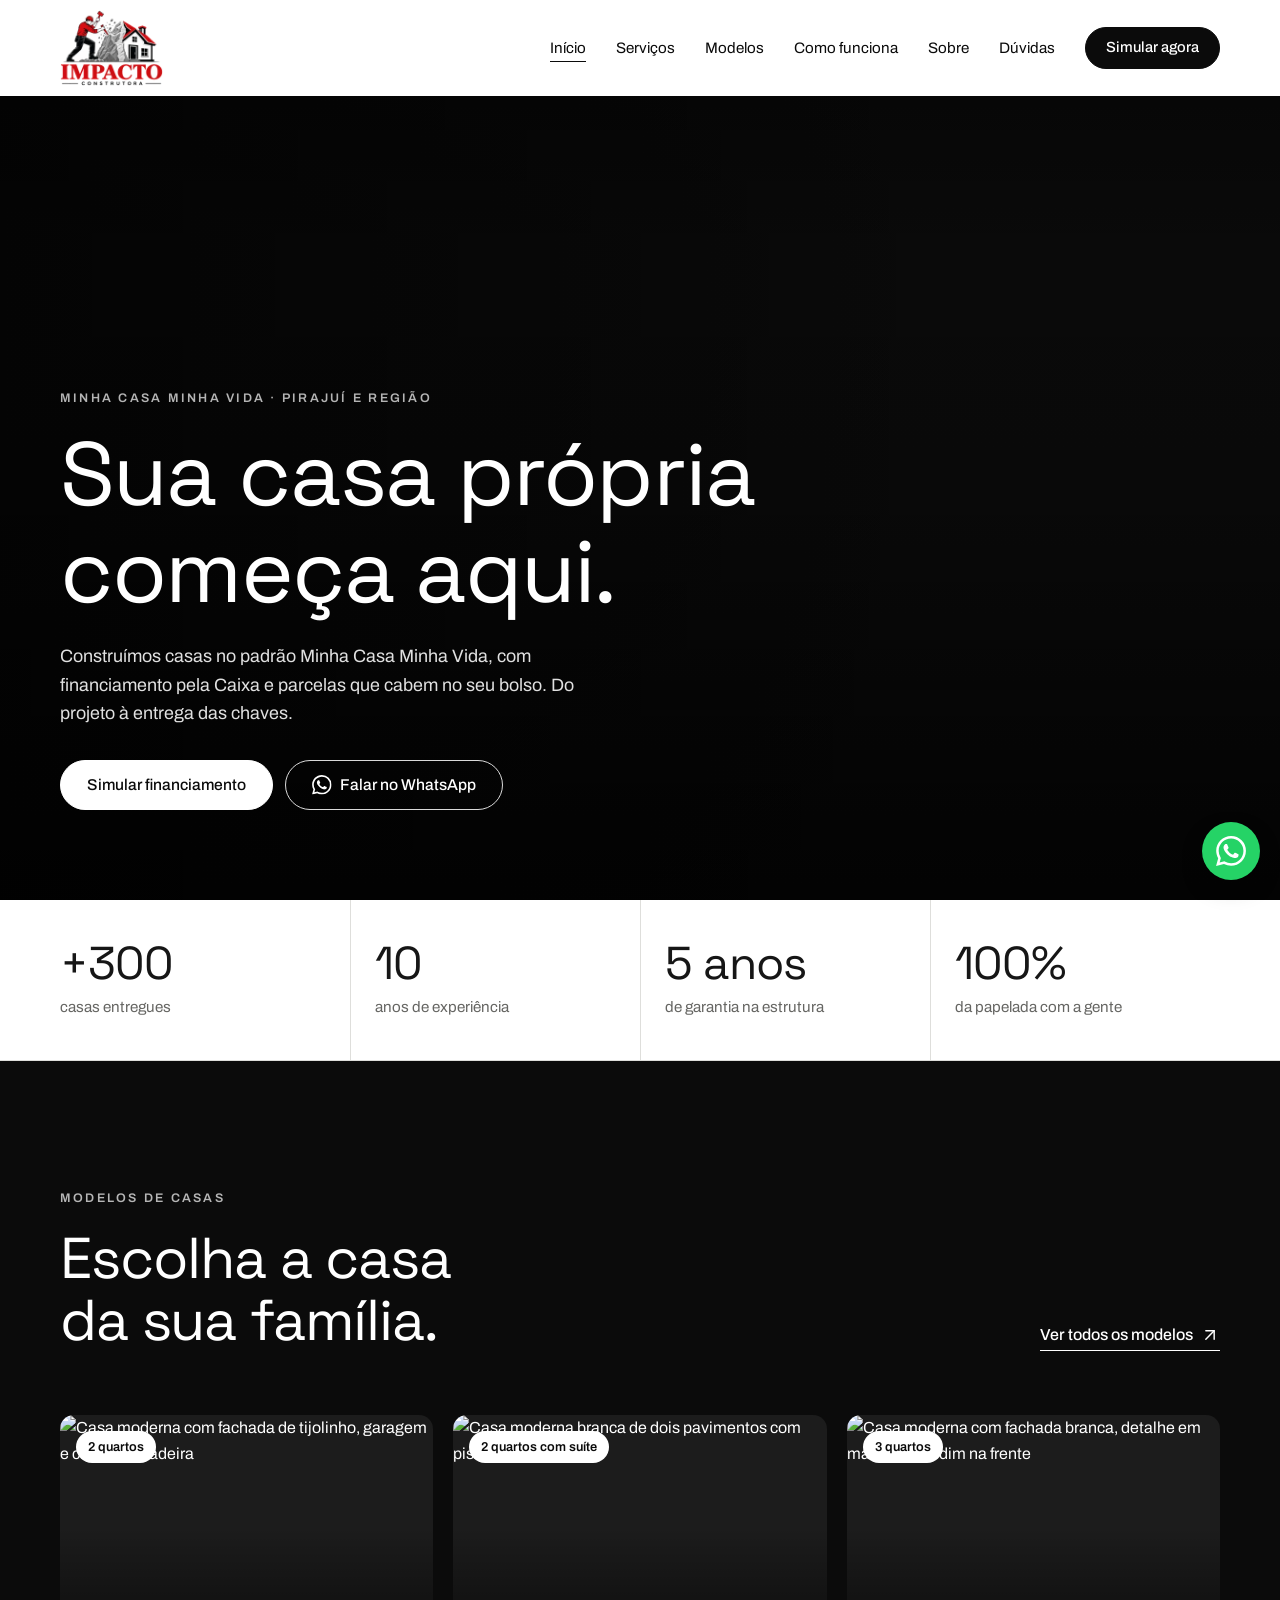
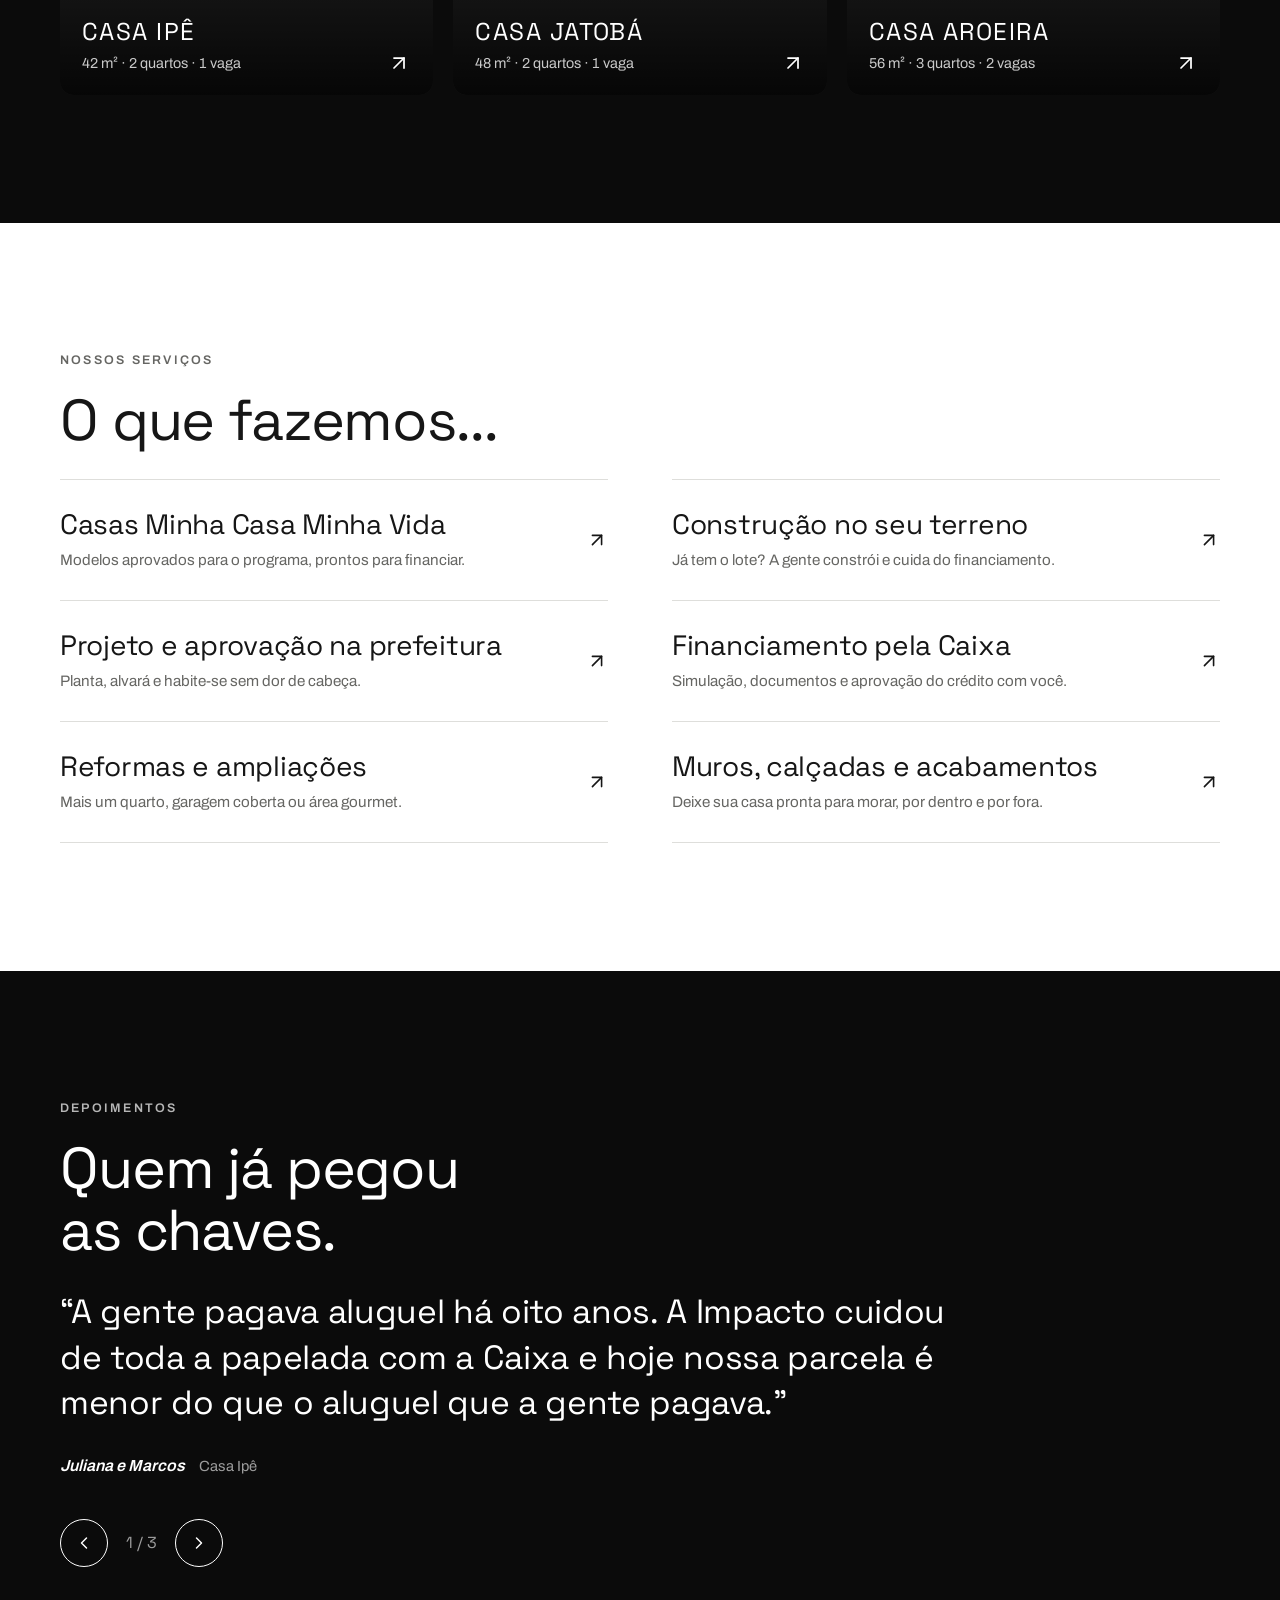
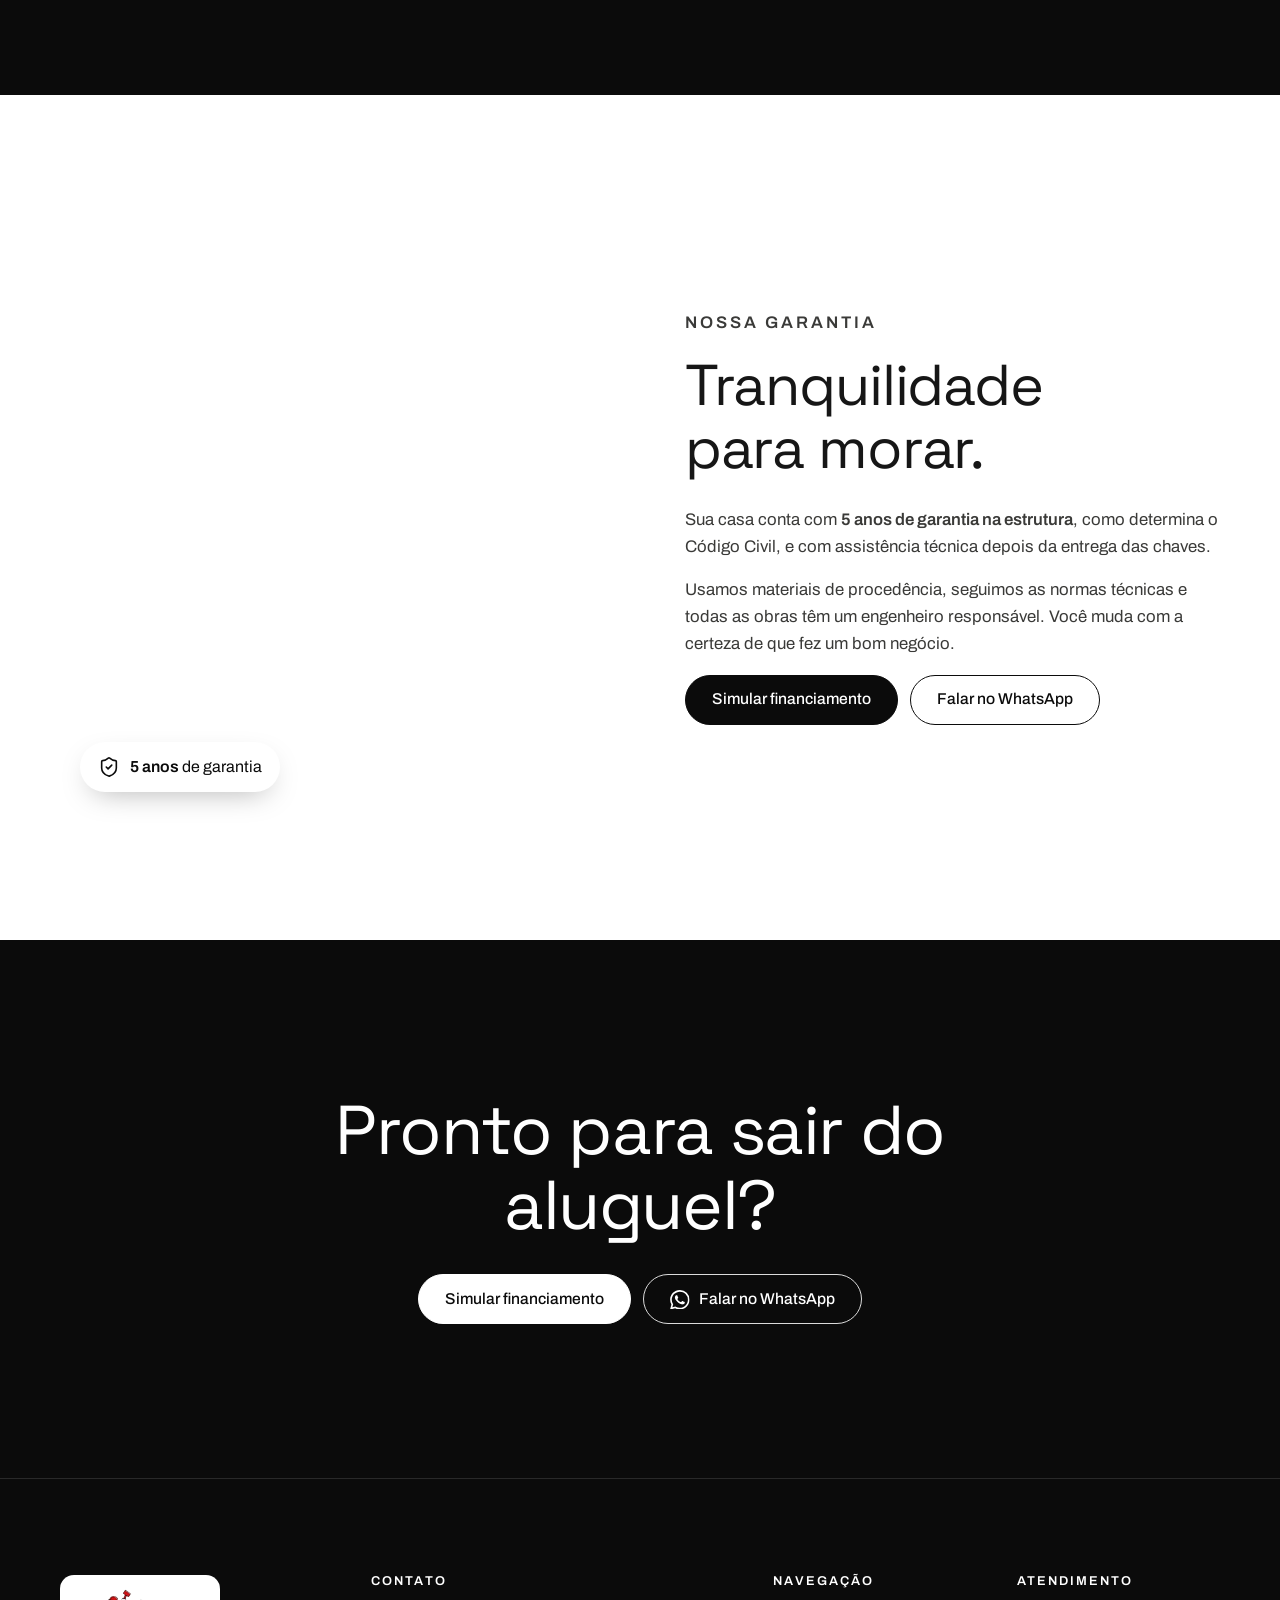
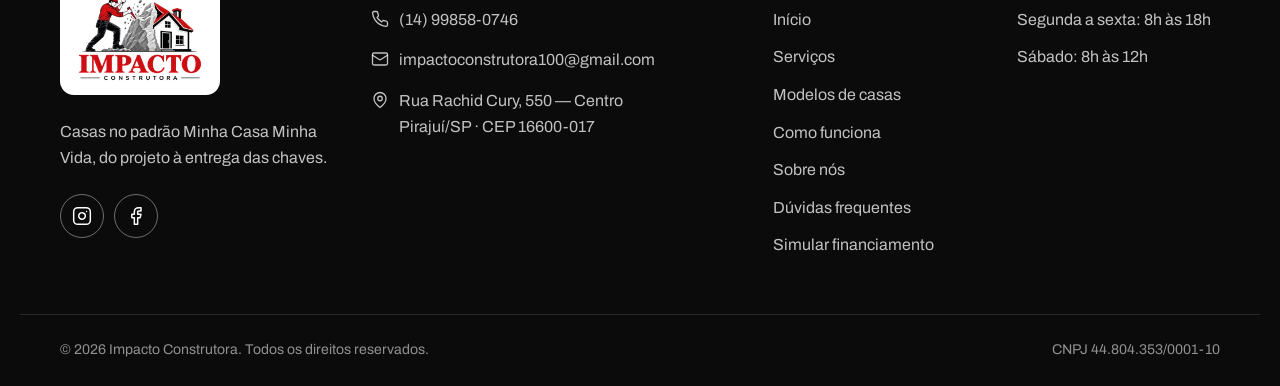
==== commit 1bbcdb69: "feat: item Início no menu de todas as páginas O logo já levava à página inicial, mas o menu não tinh" ====
--- a/index.html
+++ b/index.html
@@ -15,9 +15,10 @@
   <meta property="og:image:height" content="630">
   <meta property="og:locale" content="pt_BR">
 
+  <link rel="icon" href="favicon.ico" sizes="32x32">
   <link rel="icon" href="favicon.svg" type="image/svg+xml">
-  <link rel="icon" href="favicon.png" type="image/png" sizes="64x64">
-  <link rel="apple-touch-icon" href="assets/apple-touch-icon.png" sizes="360x360">
+  <link rel="apple-touch-icon" href="assets/apple-touch-icon.png">
+  <link rel="manifest" href="site.webmanifest">
 
   <link rel="preload" href="assets/fonts/space-grotesk-latin.woff2" as="font" type="font/woff2" crossorigin>
   <link rel="preload" href="assets/fonts/archivo-latin.woff2" as="font" type="font/woff2" crossorigin>
@@ -95,6 +96,7 @@
 
       <nav class="nav" id="menu" aria-label="Menu principal" data-nav>
         <ul class="nav__list">
+          <li><a href="./" class="nav__link" aria-current="page">Início</a></li>
           <li><a href="servicos.html" class="nav__link">Serviços</a></li>
           <li><a href="modelos.html" class="nav__link">Modelos</a></li>
           <li><a href="como-funciona.html" class="nav__link">Como funciona</a></li>
@@ -449,6 +451,6 @@
     <svg class="icon icon--fill" aria-hidden="true"><use href="#i-whatsapp"/></svg>
   </a>
 
-  <script src="js/main.js?v=8" defer></script>
+  <script src="js/main.js?v=9" defer></script>
 </body>
 </html>
